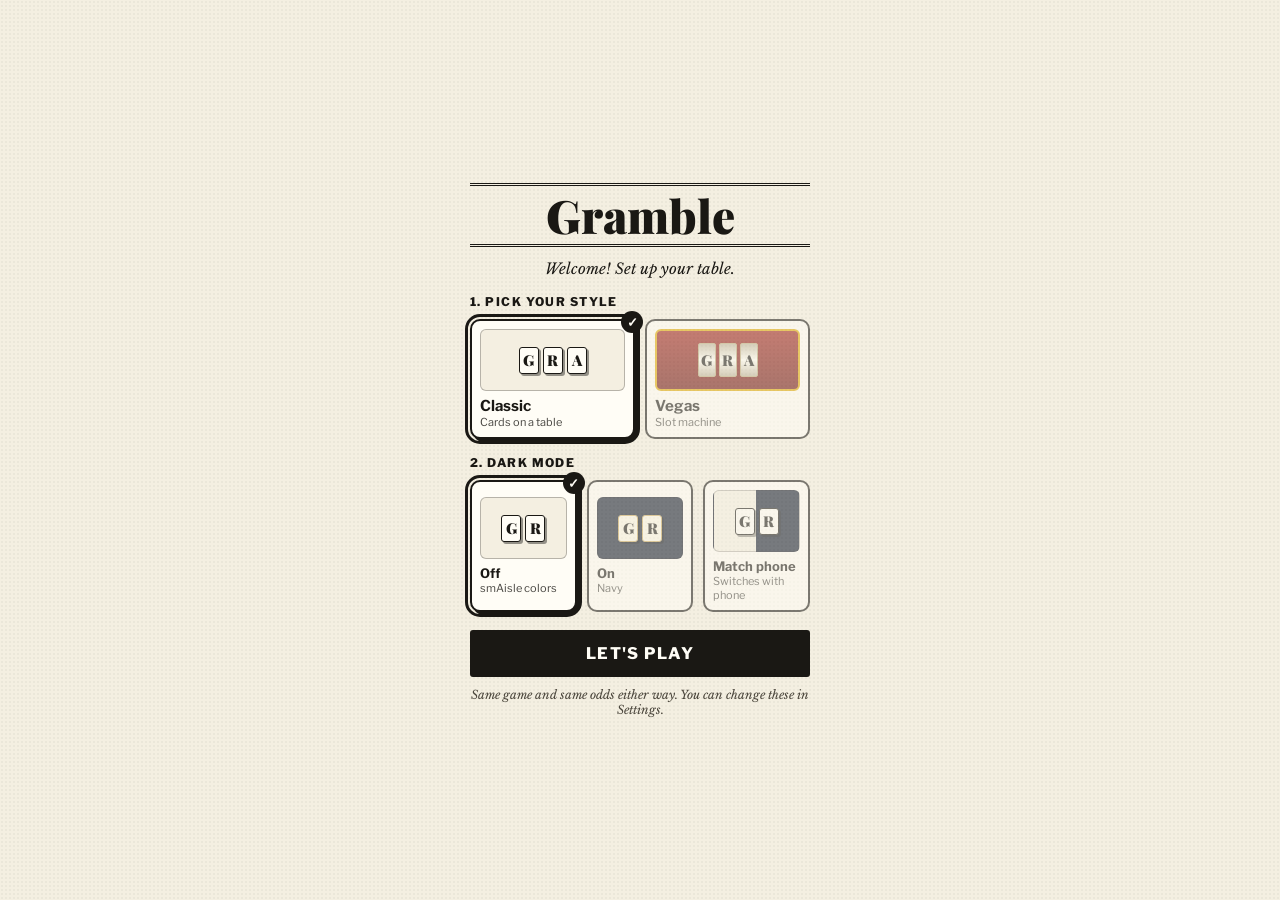
==== index-artifact.html @ 1878e17b "Gramble v10.24: one way home (yellow smAisle Daily button, smAisle Home on the version line) Co-Auth" ====
<!doctype html>
<html lang="en">
<head>
<meta charset="utf-8">
<meta name="viewport" content="width=device-width,initial-scale=1,maximum-scale=1,user-scalable=no,viewport-fit=cover">
<meta name="theme-color" content="#f4efe1">
<script>(function(){var m=null;try{m=localStorage.getItem('smaisle-dark');if(!m&&localStorage.getItem('rw_mode')==='dark'){m='on';localStorage.setItem('smaisle-dark','on')}}catch(e){}var d=m==='on'||(m==='auto'&&window.matchMedia&&matchMedia('(prefers-color-scheme: dark)').matches);if(d){document.documentElement.setAttribute('data-mode','navy');var t=document.querySelector('meta[name=theme-color]');if(t)t.content='#121b2e'}})()</script>
<meta name="apple-mobile-web-app-capable" content="yes">
<title>Gramble</title>
<link rel="apple-touch-icon" href="icon-180.png">
<link rel="icon" href="icon-192.png">
<link rel="manifest" href="manifest.json">
<meta name="description" content="Gramble: a word card game. Hold and hit to find all 20 words before your 50 coins run out.">
<link rel="stylesheet" href="https://fonts.googleapis.com/css2?family=Playfair+Display:wght@900&family=Libre+Baskerville:ital@0;1&family=Libre+Franklin:wght@700;800;900&family=Courier+Prime:wght@700&display=swap">
<style>
/* The Daily 15's newspaper look, with a red-and-gold slot machine in the middle. */
:root{--paper:#f4efe1;--ink:#1a1814;--ink2:#4a453b;--fade:#8c8574;--red:#1a1814;--acc:#ffd23f;--accD:#b8860b;--hi:#ffd23f;--hiE:#e0a800;--gold:#e0a800;--cab:#9c1f18;--cab2:#6e130e;--card:#fffdf6;--on:#fffdf6;--solid:var(--ink);--soft:#fff3c4;
  --head:"Playfair Display",Georgia,serif;--body:"Libre Baskerville",Georgia,serif;--sans:"Libre Franklin","Helvetica Neue",Arial,sans-serif;--t:58px;color-scheme:light}
*,*::before,*::after{box-sizing:border-box}
html,body{height:100%;margin:0;touch-action:manipulation}
body{background:var(--paper);background-image:radial-gradient(rgba(0,0,0,.035) 1px,transparent 1px);background-size:4px 4px;color:var(--ink);font-family:var(--body);overflow:hidden;-webkit-user-select:none;user-select:none;-webkit-tap-highlight-color:transparent}
[hidden]{display:none!important}
button{font-family:var(--sans);cursor:pointer;touch-action:manipulation;color:var(--ink)}
#app{height:100%;max-width:540px;margin:0 auto;display:flex;flex-direction:column;gap:6px;padding:6px max(2px,env(safe-area-inset-right,0px)) calc(env(safe-area-inset-bottom,0px) + 14px) max(2px,env(safe-area-inset-left,0px))}
.top{display:flex;align-items:center;gap:7px;border-bottom:3px double var(--ink);padding:2px 0 6px;margin:0 10px}
#pno{flex:1;font-family:var(--head);font-weight:900;font-size:20px;white-space:nowrap}
.box{display:flex;align-items:center;gap:6px;border:2px solid var(--ink);padding:0 8px;background:var(--card);height:32px}
.box small{font-family:var(--sans);font-size:10px;font-weight:700;letter-spacing:.12em;text-transform:uppercase}
.box b{font-family:var(--head);font-weight:900;font-size:19px;font-variant-numeric:tabular-nums}
#stars{min-width:12px;text-align:center;letter-spacing:-3px;font-size:11px}
#menuBtn{width:34px;height:32px;padding:0;border-radius:4px;background:transparent;border:1.5px solid var(--ink);font-size:17px}
#msg{min-height:38px;margin:0 10px;display:flex;align-items:center;justify-content:center;text-align:center;font-style:italic;font-size:14px;color:var(--ink2);line-height:1.25}
#msg.good{color:var(--ink);font-style:normal;font-family:var(--sans);font-weight:800;font-size:15px}
#msg.warn{color:var(--red);font-style:normal;font-family:var(--sans);font-weight:800}
#stage{flex:1;min-height:0;display:flex;flex-direction:column;align-items:center;justify-content:center;justify-content:safe center;gap:10px}

/* ---------- The machine ---------- */
#cab{position:relative;background:linear-gradient(var(--cab),var(--cab2));border:3px solid var(--gold);border-radius:18px;padding:8px 10px 10px;box-shadow:0 5px 0 #4a0c09,0 8px 16px rgba(0,0,0,.3)}
#marq{position:relative;margin:0 auto 8px;background:#2a0a08;border:2px solid var(--gold);border-radius:10px;padding:11px 14px;text-align:center;overflow:hidden}
#marq b{display:block;font-family:var(--head);font-weight:900;font-size:22px;letter-spacing:.06em;color:var(--hi);text-shadow:0 0 6px rgba(255,210,63,.6);line-height:1.1}
#marq small{display:block;font-family:var(--sans);font-weight:800;font-size:10px;letter-spacing:.16em;text-transform:uppercase;color:#f3d9a0}
#bulbs{position:absolute;inset:0;pointer-events:none}
#bulbs i{position:absolute;width:6px;height:6px;border-radius:50%;background:#ffe9a8;box-shadow:0 0 4px #ffd23f}
#bulbs i:nth-child(odd){animation:blink 1s steps(1) infinite}#bulbs i:nth-child(even){animation:blink 1s steps(1) infinite .5s}
@keyframes blink{50%{background:#7a4b10;box-shadow:none}}
#marq.jp{animation:jp .18s steps(1) 10}#marq.jp b{color:#fff}
@keyframes jp{50%{background:var(--gold)}}
#row{display:flex;align-items:center;gap:8px}
#reels{position:relative;display:flex;gap:6px;background:#2a0a08;border-radius:10px;padding:8px;border:2px solid #c48a00}
/* A reel window shows the letter on the line in full, with half of the letters above and below it. */
.reel{position:relative;width:var(--t);height:calc(var(--t)*2.6);overflow:hidden;border-radius:6px;background:linear-gradient(#bdb39a,#f3ecd8 30%,#fffdf3 50%,#f3ecd8 70%,#bdb39a);cursor:pointer}
.reel::after{content:'';position:absolute;inset:0;pointer-events:none;background:linear-gradient(rgba(0,0,0,.45),rgba(0,0,0,0) 28%,rgba(0,0,0,0) 72%,rgba(0,0,0,.45))}
.strip{position:absolute;left:0;right:0;top:0;will-change:transform}
.sym{position:relative;height:var(--t);display:grid;place-items:center;font-family:var(--sans);font-weight:900;font-size:calc(var(--t)*.6);line-height:1;color:var(--ink)}
.sym sub{position:absolute;right:9%;bottom:12%;font-size:calc(var(--t)*.22);font-weight:800}
.sym.qu{font-size:calc(var(--t)*.46)}
.sym.wild{color:var(--red);font-size:calc(var(--t)*.62)}
.reel.sel{box-shadow:inset 0 0 0 3px var(--gold)}
.reel.sel .sym.on{background:linear-gradient(#ffe680,#ffcf2e)}
.reel .num{position:absolute;left:4px;top:2px;z-index:2;font-family:var(--sans);font-weight:900;font-size:10px;color:var(--on);background:var(--solid);border-radius:8px;min-width:15px;height:15px;line-height:15px;text-align:center;pointer-events:none}
.reel.spin .sym{filter:blur(1.2px)}
.reel:not(.spin) .sym:not(.on){opacity:.4}
#line{position:absolute;left:0;right:0;top:50%;height:0;pointer-events:none;z-index:3}
#line::before,#line::after{content:'';position:absolute;top:-8px;border:7px solid transparent}
#line::before{left:-1px;border-left-color:var(--red)}#line::after{right:-1px;border-right-color:var(--red)}
#lever{position:relative;width:26px;height:calc(var(--t)*2.7);background:none;border:none;padding:0;flex:none}
#lever .base{position:absolute;left:3px;bottom:0;width:20px;height:26px;border-radius:6px;background:linear-gradient(90deg,#8a8a8a,#e6e6e6,#8a8a8a);border:2px solid #4a453b}
#lever .arm{position:absolute;left:10px;bottom:16px;width:6px;height:calc(100% - 30px);background:linear-gradient(90deg,#777,#ddd,#777);border-radius:3px;transform-origin:50% 100%;transition:transform .18s ease-in}
#lever .ball{position:absolute;left:-7px;top:-14px;width:20px;height:20px;border-radius:50%;background:radial-gradient(circle at 35% 35%,#ff8a80,#c62828 60%,#7f1010);box-shadow:0 2px 3px rgba(0,0,0,.4)}
#lever.pull .arm{transform:scaleY(-.55)}
#lever:disabled{opacity:.55;cursor:default}

/* ---------- Word, buttons, spin log ---------- */
#word{display:flex;align-items:center;justify-content:center;gap:4px;min-height:46px;flex-wrap:wrap}
#word .wt{position:relative;width:38px;height:42px;border-radius:5px;display:grid;place-items:center;font-family:var(--sans);font-weight:900;font-size:22px;background:linear-gradient(#ffe680,#ffcf2e);box-shadow:0 2px 0 #c99a00,0 3px 4px rgba(0,0,0,.25);cursor:pointer}
#word .wt.qu{font-size:16px}#word .wt.wild{color:var(--red)}
#word .wt sub{position:absolute;right:3px;bottom:2px;font-size:10px;font-weight:800}
#word .wt.bad{background:linear-gradient(#fffdf3,#f1e6c8);box-shadow:0 2px 0 #b9a77a,0 3px 4px rgba(0,0,0,.25)}
#word .ph{font-style:italic;font-size:14px;color:var(--fade)}
#word.shake{animation:shake .3s}
@keyframes shake{25%{transform:translateX(-6px)}75%{transform:translateX(6px)}}
#wsum{min-height:20px;text-align:center;font-family:var(--sans);font-weight:800;font-size:14px;letter-spacing:.03em;color:var(--ink2)}
#wsum b{color:var(--ink)}#wsum .jp{color:var(--red)}
#bar{display:flex;gap:8px;width:100%;max-width:420px;padding:0 10px}
#bar button{flex:1;height:54px;border:2px solid var(--ink);background:var(--card);font-weight:800;font-size:15px;letter-spacing:.04em;text-transform:uppercase;box-shadow:2px 3px 0 var(--ink);border-radius:3px;line-height:1.1}
#bar button small{display:block;font-size:10px;letter-spacing:.08em;font-weight:700;margin-top:2px}
#bar button:active:not(:disabled){transform:translate(2px,3px);box-shadow:none}
#bar button:disabled{opacity:.4;cursor:default}
#bar #cashBtn,#bar #spinBtn{background:var(--solid);color:var(--on)}
#bar #spinBtn{background:var(--red);border-color:#5a0f0b;box-shadow:2px 3px 0 #5a0f0b;font-size:18px;letter-spacing:.08em;white-space:nowrap}
#bar #bDD{display:none!important}
@keyframes ddp{0%,100%{box-shadow:0 0 0 0 rgba(255,210,63,.95),2px 3px 0 var(--ink)}50%{box-shadow:0 0 0 8px rgba(255,210,63,0),2px 3px 0 var(--ink)}}
#ddX{display:flex;align-items:center;gap:10px;width:calc(100% - 20px);max-width:400px;margin:0 auto 8px;box-sizing:border-box;min-height:58px;padding:8px 10px;border:2.5px solid var(--ink);background:var(--soft);box-shadow:2px 3px 0 var(--ink);font-family:var(--sans);font-weight:900;animation:ddp 1.3s infinite}
#ddX[hidden]{display:none}#ddX.on{animation:none}
#ddX .q{flex:1;font-size:16px;letter-spacing:.03em;text-transform:uppercase;text-align:left}#ddX .q small{display:block;font-size:11px;font-weight:700;color:#5a554a;letter-spacing:.02em;text-transform:none}
#ddX .seg{display:flex;border:2px solid var(--ink);border-radius:4px;overflow:hidden;flex:none}
#ddX .seg button small{display:block;font:800 11px var(--sans);letter-spacing:.02em;margin-top:1px}
#ddX .seg button{font:900 15px var(--sans);letter-spacing:.05em;text-transform:uppercase;padding:7px 14px;line-height:1.1;background:var(--card);color:var(--ink);border:0;border-radius:0}
#ddX .seg button+button{border-left:2px solid var(--ink)}#ddX .seg button.on{background:var(--solid);color:#ffd23f}
body.dd2 #bar #spinBtn{background:linear-gradient(#ffe58a,#ffc400)!important;color:#000!important;border-color:#000!important;box-shadow:2px 3px 0 #000!important}
#bCash{background:var(--solid);border-color:#000;color:var(--acc)}
#word .wt.pick{outline:3px solid var(--red);outline-offset:2px;transform:translateY(-4px)}
#word{touch-action:none}#word .wt{touch-action:none}
#list{display:grid;grid-template-columns:repeat(4,1fr);gap:4px;width:100%;max-width:420px;padding:0 10px}
#list span{position:relative;border:1.5px dashed var(--ink);border-radius:0;background:transparent;text-align:center;font-family:"Courier Prime","Courier New",monospace;font-weight:700;font-size:17px;letter-spacing:.14em;padding:5px 0 4px;line-height:1.1}
#list span.fit{background:var(--soft);border:1.5px solid var(--hiE)}
#list span.got{background:#ebe6d8;border-color:#c9c2b0;color:#9a9384}
#list span.got::after{content:'';position:absolute;left:8%;right:8%;top:50%;border-top:2.5px solid var(--red);transform:rotate(-4deg)}
#list span.new{animation:pick .5s ease-out}
@keyframes pick{50%{transform:scale(1.25)}}
#bonusL{min-height:16px;text-align:center;font-family:var(--sans);font-size:12px;font-weight:700;color:var(--ink2)}#bonusL b{color:var(--ink);cursor:pointer;text-decoration:underline dotted}
#list span.miss{color:var(--fade);border-style:dotted}
.reel .tag{position:absolute;left:0;right:0;bottom:3px;z-index:2;text-align:center;font-family:var(--sans);font-weight:900;font-size:9px;letter-spacing:.14em;color:var(--on);pointer-events:none}
.reel .tag span{background:var(--solid);border-radius:8px;padding:1px 6px;font-size:12px;letter-spacing:0}
.reel.unl .sym.on{opacity:.5}.reel.unl .tag span{background:#6b6355}
.reel.gone .strip .sym.on{color:transparent}.reel.gone .strip .sym.on sub{display:none}
#cab.win{animation:winb .25s steps(1) 8}
@keyframes winb{50%{box-shadow:0 0 0 6px var(--hi),0 8px 16px rgba(0,0,0,.3)}}
#logLbl{text-align:center;font-family:var(--sans);font-size:10px;font-weight:800;letter-spacing:.12em;text-transform:uppercase;color:var(--ink2)}
.box.bank b{color:var(--ink)}.box.bank.low b{color:var(--ink);text-decoration:underline 3px var(--acc)}
.pop.cost{background:var(--card);color:var(--red);font-size:20px}
.pop{position:fixed;z-index:12;font-family:var(--head);font-weight:900;font-size:30px;color:var(--ink);background:var(--card);border:2px solid var(--ink);padding:0 10px;pointer-events:none;animation:up 3s ease-out forwards;white-space:nowrap;transform:translateX(-50%)}
.pop.jp{background:var(--solid);color:var(--acc)}
@keyframes up{0%{transform:translate(-50%,0)}15%{transform:translate(-50%,-20px);opacity:1}75%{transform:translate(-50%,-30px);opacity:1}100%{transform:translate(-50%,-50px);opacity:0}}

/* ---------- Sheets (cover, menu, help, result, stats, archive) ---------- */
.sheet{position:fixed;inset:0;display:grid;place-items:center;background:rgba(26,24,20,.55);z-index:20;padding:16px}
.card{background:var(--paper);border:3px double var(--ink);padding:18px;width:100%;max-width:400px;max-height:90%;overflow:auto;display:flex;flex-direction:column;gap:10px;box-shadow:6px 6px 0 rgba(0,0,0,.25)}
.card h2{font-family:var(--head);font-weight:900;font-size:28px;margin:0;text-align:center;border-bottom:1px solid var(--ink);padding-bottom:6px}
#menu h2,#settings h2{text-align:left}
.card b{font-family:var(--sans);font-weight:800}
#togs{display:flex;flex-wrap:wrap;justify-content:center;gap:6px;margin:2px 0 4px}
#mSound{display:flex;align-items:center;gap:4px;background:transparent;border:1.5px solid var(--ink);border-radius:6px;padding:3px 6px;font-family:var(--sans);font-size:9px;font-weight:700;letter-spacing:.06em;text-transform:uppercase;color:var(--ink);line-height:1.1}
#mSound b{font-size:10px}#mSound.on{background:var(--solid);color:var(--on)}
.helpsec{border-top:1px solid var(--ink);padding-top:8px;display:flex;flex-direction:column;gap:6px}
.helpsec h3{margin:0;text-align:center;font-family:var(--sans);font-size:11px;letter-spacing:.14em;text-transform:uppercase;color:var(--ink2)}
.helpsec div{display:flex;gap:8px}.helpsec .go{flex:1;padding:9px 4px;font-size:12px;margin:0}
.lsub{text-align:center;font-family:var(--sans);font-size:13px;font-weight:700;color:var(--ink2);margin:0}
.go{display:block;width:100%;padding:12px;border:2px solid var(--ink);border-radius:3px;background:var(--solid);color:var(--on);font-weight:800;font-size:16px;letter-spacing:.08em;text-transform:uppercase;margin-top:8px}
.go.alt{background:var(--card);color:var(--ink)}
.card .go{margin:0}
.ver{text-align:center;font-family:var(--sans);font-size:11px;color:var(--fade);margin-top:10px}
.stars{width:100%;border-collapse:collapse;margin-top:6px;text-align:center;background:#fff}
.stars th,.stars td{border:2px solid var(--ink);padding:6px 4px}
.stars th{font-family:var(--sans);font-size:13px;font-weight:800}
.stars tr:first-child th{background:var(--solid);color:var(--on);font-size:15px}
.stars td{font-size:18px;line-height:1;letter-spacing:-2px;white-space:nowrap}
.rules{list-style:none;padding:0;margin:0;display:flex;flex-direction:column;gap:10px}
#help .rules li{font-family:var(--sans);font-weight:500;font-size:15px;line-height:1.42}
#help .rules li b{font-weight:800}#help .rules li.fine{font-family:var(--body);font-size:11.5px;color:var(--ink2)}
#cover{background:var(--paper);background-image:radial-gradient(rgba(0,0,0,.035) 1px,transparent 1px);background-size:4px 4px;z-index:30}
#cover .in{display:flex;flex-direction:column;align-items:center;gap:14px;width:100%;max-width:340px;text-align:center}
#cover .mh{border-top:3px double var(--ink);border-bottom:3px double var(--ink);padding:8px 0;width:100%}
#cover h1{font-family:var(--head);font-weight:900;font-size:clamp(40px,13vw,52px);line-height:1;margin:0}
#cover .ln{display:flex;justify-content:space-between;font-family:var(--sans);font-size:11px;font-weight:700;letter-spacing:.08em;text-transform:uppercase;margin-top:6px;color:var(--ink2)}
#cover .tag{font-style:italic;font-size:15px}
/* Way back to smAisle Daily: same yellow button, same spot, on the cover and in the game (Jeff, Nov 3). */
.smback{flex:none;align-self:flex-start;display:block;box-sizing:border-box;height:30px;padding:4px 10px;background:#ffe27a;color:#1a1814!important;border:2px solid #1a1814;border-radius:4px;font:800 13px/18px var(--sans);letter-spacing:.06em;text-decoration:none;white-space:nowrap}
#smBar{margin:env(safe-area-inset-top,0px) 0 0 10px}
#cvBar{position:absolute;top:calc(env(safe-area-inset-top,0px) + 6px);left:calc(max(0px,50vw - 270px) + 12px);z-index:2}
#cover{padding-top:calc(env(safe-area-inset-top,0px) + 42px);overflow:auto;place-items:safe center}
#coverSm{color:inherit}
@media (max-height:700px){#cover .in{gap:10px}}
#cover .links{display:flex;gap:8px;align-items:center;font-family:var(--sans);font-weight:800;font-size:12px;letter-spacing:.08em;text-transform:uppercase}
#cover .links button{background:none;border:none;padding:6px 2px;font:inherit;letter-spacing:inherit;text-transform:inherit;color:var(--ink);text-decoration:underline}
#cvReels{display:flex;gap:5px;justify-content:center}
#cvReels span{width:44px;height:50px;border-radius:6px;display:grid;place-items:center;font-family:var(--sans);font-weight:900;font-size:28px;background:linear-gradient(#fffdf3,#f1e6c8);box-shadow:0 2px 0 #b9a77a,0 3px 4px rgba(0,0,0,.25);border:2px solid var(--gold)}
#cvStreak{font-family:var(--sans);font-weight:800;font-size:14px;letter-spacing:.04em}
#cvStats{display:flex;width:100%;background:none;border:none;border-top:1px solid var(--ink);border-bottom:1px solid var(--ink);padding:6px 0;color:var(--ink)}
#cvStats div{flex:1;display:flex;flex-direction:column}#cvStats div+div{border-left:1px solid var(--fade)}
#cvStats b{font-family:var(--head);font-weight:900;font-size:22px}#cvStats span{font-family:var(--sans);font-weight:800;font-size:9px;letter-spacing:.06em;text-transform:uppercase;color:var(--ink2)}
.smico{display:inline-block;flex:none;width:24px;height:24px;background-size:cover;border-radius:22%;background-image:url([data-uri])}
.qpic{display:flex;justify-content:center;gap:4px;margin:6px 0 12px;min-height:44px;flex-wrap:wrap}
.qt{position:relative;width:40px;height:44px;border-radius:5px;display:grid;place-items:center;font-family:var(--sans);font-weight:900;font-size:23px;background:linear-gradient(#fffdf3,#f1e6c8);box-shadow:0 2px 0 #b9a77a,0 3px 4px rgba(0,0,0,.25)}
.qt sub{position:absolute;right:3px;bottom:2px;font-size:10px;font-weight:800}
.qt.l{background:linear-gradient(#ffe680,#ffcf2e);box-shadow:0 2px 0 #c99a00,0 3px 4px rgba(0,0,0,.25)}
.qt.w{color:var(--red)}
#quick{z-index:40}
#qText{font-size:15px;line-height:1.45;text-align:center;margin:0}
#qDots{display:flex;justify-content:center;gap:6px;margin:14px 0 2px}#qDots span{width:8px;height:8px;border-radius:50%;border:1.5px solid var(--ink)}#qDots span.on{background:var(--solid)}
.qskip{display:block;margin:10px auto 0;background:none;border:0;font-weight:700;font-size:13px;color:var(--ink2);text-decoration:underline}
.big{font-family:var(--head);font-weight:900;font-size:44px;text-align:center;margin:4px 0;line-height:1;letter-spacing:-2px}
.dpts{font-family:var(--sans);font-weight:800;font-size:15px;letter-spacing:.06em;text-transform:uppercase}.dpts b{font-family:var(--head);font-size:30px;letter-spacing:0}
#dStreak{margin:0;font-family:var(--sans);font-weight:800;font-size:14px;letter-spacing:.04em}
.lrow{display:flex;flex-wrap:wrap;justify-content:center;gap:4px 16px;font-family:var(--sans);font-weight:800;font-size:12px;letter-spacing:.08em;text-transform:uppercase}
.lrow button{background:none;border:none;padding:6px 2px;font:inherit;letter-spacing:inherit;text-transform:inherit;color:var(--ink);text-decoration:underline}
.lrow button[hidden]{display:none}
.donegrid{display:grid;grid-template-columns:1fr 1fr;gap:8px}.donegrid .go{padding:9px 4px;font-size:13px}
.wl{text-align:center;font-family:var(--sans);font-weight:700;font-size:13px;color:var(--ink2);line-height:1.5;margin:0}
.dw{cursor:pointer;text-decoration:underline dotted;text-underline-offset:3px}.tapnote{margin:-6px 0 0;font-size:11px;font-style:italic;color:var(--ink2);text-align:center}
#dTop{margin:0;font-family:var(--sans);font-size:15px}
#def{z-index:45}#def .card{text-align:left}#defW{margin:0 0 6px;font-family:var(--sans);letter-spacing:.08em;font-size:22px}#defT p{margin:0 0 8px;font-size:15px;line-height:1.4}#defT i{color:var(--ink2)}#defT .dsm{font-size:13px}#defT a{color:var(--ink)}
.sstreak{display:flex;flex-direction:column;gap:4px;font-family:var(--head);font-weight:900;font-size:20px;text-align:left}
.sstreak div{display:flex;align-items:baseline}.sstreak em{font-style:normal;display:inline-block;width:1.4em}.card .sstreak b{margin-left:auto;font-family:var(--head);font-weight:900}
.shead{margin:4px 0 0;text-align:left;font-family:var(--head);font-weight:900;font-size:16px;border-bottom:2px solid var(--ink);padding-bottom:3px}
.sweek{display:grid;grid-template-columns:repeat(7,1fr);gap:4px;border:2px solid var(--ink);border-radius:3px;padding:4px}
.sweek div{border:1.5px solid var(--ink);border-radius:3px;background:var(--card);padding:4px 0;min-height:46px;display:flex;flex-direction:column;align-items:center;gap:1px;font-size:11px;line-height:1.1}
.sweek span{font-family:var(--sans);font-weight:800;font-size:10px;letter-spacing:.04em}
.sweek .off{opacity:.45;border-color:var(--fade)}.sweek .x{font-family:var(--sans);font-weight:700;color:var(--ink2)}
.sweeksum{font-family:var(--sans);font-weight:700;font-size:13px}
.statgrid{display:grid;grid-template-columns:1fr 1fr 1fr;gap:6px}
.statgrid div{border:2px solid var(--ink);border-radius:3px;background:var(--card);padding:7px 2px 6px;display:flex;flex-direction:column;gap:2px}
.statgrid b{font-family:var(--sans);font-weight:900;font-size:22px;line-height:1.1}
.statgrid span{font-family:var(--sans);font-weight:800;font-size:9.5px;text-transform:uppercase;letter-spacing:.05em}
@media (max-width:420px){.top{gap:5px}.box{padding:0 6px;gap:4px}.box small{letter-spacing:.05em;font-size:9px}#pno{font-size:18px}}
@media (max-height:700px){#marq{margin-bottom:5px;padding:8px 12px}#marq b{font-size:18px}#stage{gap:6px}#bar button{height:48px}}
/* ---------- Machine looks (menu → Look). Each look restyles the cabinet; the game is the same. ---------- */
/* Shared for the classy looks: no blinking bulbs, a fine inner hairline, a serif marquee, a brass lever. */
body[class*="lk-"] #bulbs{display:none}
body[class*="lk-"] #cab{border-width:1px;border-radius:14px}
body[class*="lk-"] #cab::before{content:'';position:absolute;inset:4px;border:1px solid var(--trim);border-radius:10px;pointer-events:none}
body[class*="lk-"] #marq{border-width:1px;border-color:var(--trim);padding:9px 14px}
body[class*="lk-"] #marq b{font-family:var(--head);font-style:italic;font-weight:700;letter-spacing:.04em;text-shadow:none;color:var(--mq)}
body[class*="lk-"] #marq small{color:var(--trim);font-weight:600;letter-spacing:.22em}
body[class*="lk-"] #reels{border-width:1px;border-color:var(--trim)}
body[class*="lk-"] #line::before{border-left-color:var(--trim)}body[class*="lk-"] #line::after{border-right-color:var(--trim)}
body[class*="lk-"] #lever .ball{background:radial-gradient(circle at 35% 35%,#fff6d8,var(--trim) 55%,#5a4310)}
body[class*="lk-"] #marq.jp{animation:jp2 .3s steps(1) 6}@keyframes jp2{50%{background:var(--trim)}}
body.lk-navy{--trim:#c9a961;--mq:#f3e6c4}
body.lk-navy #cab{background:linear-gradient(#1c2a44,#0f1829);border-color:#c9a961;box-shadow:0 5px 0 #070c16,0 8px 16px rgba(0,0,0,.3)}
body.lk-navy #marq,body.lk-navy #reels{background:#0a111e}
body.lk-navy #bar #spinBtn{background:#1c2a44;border-color:#0a111e;box-shadow:2px 3px 0 #0a111e}
body.lk-walnut{--trim:#d8b46a;--mq:#fbefd2}
body.lk-walnut #cab{background:repeating-linear-gradient(100deg,#5b3a22 0 7px,#6b4529 7px 11px,#553520 11px 19px,#62402a 19px 24px);border-color:#d8b46a;box-shadow:0 5px 0 #2a190d,0 8px 16px rgba(0,0,0,.3)}
body.lk-walnut #marq,body.lk-walnut #reels{background:#24160c}
body.lk-walnut #bar #spinBtn{background:#5b3a22;border-color:#24160c;box-shadow:2px 3px 0 #24160c}
body.lk-ivory{--trim:#b08d3c;--mq:#3a2e14}
body.lk-ivory #cab{background:linear-gradient(#fbf6e9,#ece2c8);border-color:#b08d3c;box-shadow:0 5px 0 #b9ab86,0 8px 16px rgba(0,0,0,.18)}
body.lk-ivory #marq{background:var(--card)}body.lk-ivory #reels{background:#d9ccaa}
body.lk-ivory #bar #spinBtn{background:#1a1814;border-color:#b08d3c;box-shadow:2px 3px 0 #b08d3c}
body.lk-oxblood{--trim:#d4b26a;--mq:#f6e4b8}
body.lk-oxblood #cab{background:radial-gradient(circle at 50% 30%,#6a1420,#3e0a12);border-color:#d4b26a;box-shadow:0 5px 0 #1f0408,0 8px 16px rgba(0,0,0,.3)}
body.lk-oxblood #marq,body.lk-oxblood #reels{background:#22050a}
body.lk-oxblood #bar #spinBtn{background:#5a1019;border-color:#22050a;box-shadow:2px 3px 0 #22050a}
body.lk-onyx{--trim:#c8c8c8;--mq:#f2f2f2}
body.lk-onyx #cab{background:linear-gradient(#262626,#111);border-color:#8a8a8a;box-shadow:0 5px 0 #000,0 8px 16px rgba(0,0,0,.35)}
body.lk-onyx #marq,body.lk-onyx #reels{background:#050505}
body.lk-onyx #lever .ball{background:radial-gradient(circle at 35% 35%,#fff,#bdbdbd 55%,#444)}
body.lk-onyx #bar #spinBtn{background:#111;border-color:#000;box-shadow:2px 3px 0 #000}
body.lk-gold{--trim:#fff2b0;--mq:#ffe9a0}
body.lk-gold #cab{background:linear-gradient(160deg,#f7dc7a,#c9971f 45%,#f3d36a 60%,#a57a12);border-color:#7a5a0c;box-shadow:0 5px 0 #5a4208,0 8px 16px rgba(0,0,0,.3)}
body.lk-gold #marq,body.lk-gold #reels{background:#2a1d00}
body.lk-gold #bar #spinBtn{background:#8a6510;border-color:#4a3606;box-shadow:2px 3px 0 #4a3606}
body.lk-neon{--trim:#3fd8ff;--mq:#ff7ad1}
body.lk-neon #cab{background:linear-gradient(#1a0d33,#0b0518);border-color:#ff3fb4;box-shadow:0 0 14px #ff3fb4,0 5px 0 #05020c}
body.lk-neon #marq,body.lk-neon #reels{background:#07030f}
body[class*="lk-"].lk-neon #marq b{text-shadow:0 0 8px #ff3fb4,0 0 16px #ff3fb4}
body.lk-neon #bar #spinBtn{background:#2a0f4a;border-color:#ff3fb4;box-shadow:2px 3px 0 #ff3fb4}
body.lk-chrome{--trim:#e8e8e8;--mq:#f4f4f4}
body.lk-chrome #cab{background:linear-gradient(#fafafa,#a9a9a9 30%,#ececec 52%,#8c8c8c 80%,#d6d6d6);border-color:#555;box-shadow:0 5px 0 #3a3a3a,0 8px 16px rgba(0,0,0,.3)}
body.lk-chrome #marq,body.lk-chrome #reels{background:#161616}
body.lk-chrome #bar #spinBtn{background:#3a3a3a;border-color:#111;box-shadow:2px 3px 0 #111}
body.lk-diamond{--trim:#bff0ff;--mq:#e6fbff}
body.lk-diamond #cab{background:linear-gradient(135deg,#e6f9ff,#8fcbe8 30%,#f2fdff 50%,#6fb6dc 75%,#d4f2ff);border-color:#2f7fb0;box-shadow:0 5px 0 #1d5678,0 8px 16px rgba(0,0,0,.25)}
body.lk-diamond #marq,body.lk-diamond #reels{background:#0b2233}
body.lk-diamond #bar #spinBtn{background:#1d5678;border-color:#0b2233;box-shadow:2px 3px 0 #0b2233}
body.lk-jackpot{--trim:#ffd23f;--mq:#ffd23f}
body.lk-jackpot #cab{background:radial-gradient(circle at 50% 25%,#e0242b,#7a0a0e);border-color:#ffd23f;border-width:3px;box-shadow:0 0 0 2px #7a0a0e,0 5px 0 #3d0507,0 8px 16px rgba(0,0,0,.3)}
body.lk-jackpot #marq,body.lk-jackpot #reels{background:#1a0002}
body[class*="lk-"].lk-jackpot #bulbs{display:flex}
body.lk-jackpot #bar #spinBtn{background:#b3141a;border-color:#3d0507;box-shadow:2px 3px 0 #3d0507}
.lkOpt.lock{opacity:.5}.lkOpt.lock i{filter:grayscale(1)}
.mp{display:block;width:100%;box-sizing:border-box;margin:10px 0 4px;padding:10px 12px;border:2px solid var(--ink);background:var(--soft);text-align:left;font-family:var(--sans);color:var(--ink);border-radius:0}
.mp .t{display:flex;justify-content:space-between;font-weight:900;font-size:14px;letter-spacing:.02em;text-transform:uppercase}.mp .t span{font-weight:700;color:#5a554a;font-size:12px}
.mp .pb{height:12px;border:2px solid var(--ink);background:var(--card);margin-top:6px;position:relative}.mp .pb i{position:absolute;left:0;top:0;bottom:0;background:linear-gradient(#ffe58a,#ffc400)}
.mp .g{font-size:12px;font-weight:700;margin-top:4px;color:#5a554a}
.cd{display:flex;gap:8px;margin:8px 0 2px;font-family:var(--sans)}.cd div{flex:1;border:1.5px dashed var(--ink);padding:6px 4px;font-size:12px;font-weight:700;line-height:1.25}.cd b{display:block;font-size:17px;font-weight:900;letter-spacing:.04em}
#mpSheet{display:none;position:fixed;inset:0;z-index:75;background:rgba(0,0,0,.45);align-items:flex-end;justify-content:center}
#mpSheet.show{display:flex}#mpSheet>div{box-sizing:border-box;width:100%;max-width:420px;max-height:92vh;overflow:auto;background:var(--card);border:2px solid var(--ink);border-bottom:0;border-radius:16px 16px 0 0;padding:16px 16px 20px;font-family:var(--sans)}
#mpSheet h4{margin:0;text-align:center;font:700 italic 24px var(--head)}#mpSheet p.s{margin:2px 0 10px;text-align:center;font-size:13px;color:var(--ink2)}
.stop{display:flex;align-items:center;gap:12px;padding:8px 0;position:relative;width:100%;background:none;border:0;text-align:left;font-family:var(--sans);color:var(--ink)}.stop+.stop::before{content:'';position:absolute;left:25px;top:-10px;height:18px;border-left:3px dotted #9a9384}
.stop .sw{width:50px;height:50px;border-radius:8px;border:2.5px solid var(--ink);flex:none;display:flex;align-items:center;justify-content:center;font-size:20px}
.stop .n{flex:1;font-weight:900;font-size:16px}.stop .n small{display:block;font-weight:700;font-size:12px;color:#5a554a}
.stop.lock .sw{filter:grayscale(1) brightness(1.3);opacity:.55}.stop.lock .n{color:#9a9384}.stop.cur{background:var(--soft);margin:0 -8px;padding:8px;width:calc(100% + 16px);border:2px solid #b8860b}
.stop .ok{font-weight:900;font-size:13px}
#mpDone{display:block;width:100%;margin-top:12px;height:48px;background:var(--solid);color:var(--on);border:0;border-radius:8px;font:700 17px var(--sans)}
#svCard,#unCard{display:none;position:fixed;inset:0;z-index:85;background:rgba(0,0,0,.55);align-items:center;justify-content:center;padding:30px}
#svCard.show,#unCard.show{display:flex}#svCard>div,#unCard>div{background:var(--card);border:2.5px solid var(--ink);box-shadow:4px 5px 0 var(--ink);padding:20px 18px;text-align:center;font-family:var(--sans);max-width:320px}
#svCard .ic,#unCard .ic{font-size:54px;line-height:1}#svCard b,#unCard b{display:block;margin:6px 0 4px;font:700 italic 26px var(--head)}#svCard p,#unCard p{margin:6px 0;font-size:15px}#svCard .sm{font-size:12px;color:var(--ink2)}
#unCard .sw{width:90px;height:70px;margin:8px auto;border-radius:10px;border:3px solid var(--ink)}
#svCard button,#unCard button{margin-top:10px;width:100%;height:48px;background:var(--solid);color:#ffd23f;font:900 16px var(--sans);letter-spacing:.06em;border:0}#unCard button.l{background:transparent;color:var(--ink);height:40px;font-size:14px}
#mLook{display:flex;align-items:center;gap:4px;background:transparent;border:1.5px solid var(--ink);border-radius:6px;padding:3px 6px;font-family:var(--sans);font-size:9px;font-weight:700;letter-spacing:.06em;text-transform:uppercase;color:var(--ink);line-height:1.1}
#mLook b{font-size:10px}
#mStyle{display:flex;align-items:center;gap:4px;background:transparent;border:1.5px solid var(--ink);border-radius:6px;padding:3px 6px;font-family:var(--sans);font-size:9px;font-weight:700;letter-spacing:.06em;text-transform:uppercase;color:var(--ink);line-height:1.1}#mStyle b{font-size:10px}
#mCross{display:flex;align-items:center;gap:4px;background:transparent;border:1.5px solid var(--ink);border-radius:6px;padding:3px 6px;font-family:var(--sans);font-size:9px;font-weight:700;letter-spacing:.06em;text-transform:uppercase;color:var(--ink);line-height:1.1}
#mCross b{font-size:10px}#mCross.on{background:var(--solid);color:var(--on)}
#list span i{font-style:normal}#list span i.x{color:#b5ad9a}
/* ---------- Demo: a guided walk-through on the real machine ---------- */
#demoCap{position:fixed;left:50%;transform:translateX(-50%);top:8px;width:min(94vw,500px);z-index:40;background:var(--card);border:2px solid var(--ink);box-shadow:3px 4px 0 var(--ink);padding:10px 12px;font-family:var(--sans)}
#demoCap .st{font-size:10px;font-weight:800;letter-spacing:.14em;text-transform:uppercase;color:var(--ink2)}
#demoCap p{margin:4px 0 8px;font-family:var(--body);font-size:15px;line-height:1.35}
#demoCap .row{display:flex;gap:8px}#demoCap button{flex:1;height:40px;border:2px solid var(--ink);background:var(--solid);color:var(--on);font-weight:800;letter-spacing:.06em;text-transform:uppercase;border-radius:3px}
#demoCap button.sk{flex:none;width:80px;background:var(--card);color:var(--ink)}
body.demo #bar,body.demo #menuBtn{pointer-events:none}body.demo .reel,body.demo #word{pointer-events:none}
.reel.hint{box-shadow:0 0 0 3px #ffd23f,0 0 14px #ffd23f}
#reels .strike{position:absolute;left:4px;right:4px;top:50%;height:5px;margin-top:-2px;background:var(--red);border-radius:3px;z-index:4;pointer-events:none;transform:scaleX(0);transform-origin:left;box-shadow:none}
#reels.struck .strike{animation:strike .45s ease-out forwards}
@keyframes strike{0%{transform:scaleX(0)}100%{transform:scaleX(1)}}
#reels.struck .reel .sym.on{color:var(--fade)}
#reels .bbadge{position:absolute;left:50%;top:-12px;transform:translateX(-50%);z-index:5;display:none;background:linear-gradient(#ffe680,#ffcf2e);color:#5a3d00;border:2px solid #b8860b;border-radius:14px;padding:2px 10px;font:900 12px var(--sans);letter-spacing:.12em;white-space:nowrap;box-shadow:0 0 10px #ffd23f}
#reels.bonus .bbadge{display:block;animation:bpulse .9s ease-in-out infinite}#reels.bonus .reel .sym.on{background:linear-gradient(#fff6d8,#f3d9a0)}
@keyframes bpulse{50%{transform:translateX(-50%) scale(1.08)}}
#rCard{text-align:center;position:relative;z-index:2;max-width:350px}
#rCard .rk{font:800 10px var(--sans);letter-spacing:.3em;text-transform:uppercase}
#rCard h2{font-size:36px;line-height:1.05;margin:6px 0 4px;border:0;padding:0}
#rCard .rticks{display:flex;justify-content:center;gap:4px;margin:10px 0}
#rCard .rticks span{width:24px;height:24px;border-radius:4px;background:linear-gradient(#ffe680,#ffcf2e);font:900 13px var(--sans);display:grid;place-items:center;animation:tick .35s ease-out backwards}
#rCard .rticks span:nth-child(1){animation-delay:0.00s}#rCard .rticks span:nth-child(2){animation-delay:0.06s}#rCard .rticks span:nth-child(3){animation-delay:0.12s}#rCard .rticks span:nth-child(4){animation-delay:0.18s}#rCard .rticks span:nth-child(5){animation-delay:0.24s}#rCard .rticks span:nth-child(6){animation-delay:0.30s}#rCard .rticks span:nth-child(7){animation-delay:0.36s}#rCard .rticks span:nth-child(8){animation-delay:0.42s}#rCard .rticks span:nth-child(9){animation-delay:0.48s}#rCard .rticks span:nth-child(10){animation-delay:0.54s}
@keyframes tick{from{transform:scale(0)}}
#rCard .rbill{border-top:3px double var(--ink);border-bottom:3px double var(--ink);padding:8px 0;margin:6px 0 12px}
#rCard .rbill div{display:flex;justify-content:space-between;font:700 14px var(--sans)}#rCard .rbill .g{color:var(--ink)}
#rCard .rbill .t{font:900 26px var(--head);margin-top:2px}
#rCard #rRide{height:60px;line-height:1.1;font-size:17px;box-shadow:2px 3px 0 #c9a961;margin:0}
#rCard .rnote{font:600 11px var(--sans);color:var(--ink2);margin:5px 0 10px}
#rCard #rCash{margin:0}
#confetti{position:absolute;inset:0;overflow:hidden;pointer-events:none;z-index:1}
#confetti i{position:absolute;top:-20px;width:8px;height:13px;border-radius:2px;animation:fall linear forwards}
@keyframes fall{to{transform:translateY(110vh) rotate(720deg)}}
#stamp{position:absolute;left:50%;top:50%;transform:translate(-50%,-50%) rotate(-6deg) scale(0);z-index:6;pointer-events:none;background:var(--card);border:3px solid var(--red);border-radius:6px;padding:4px 12px;text-align:center;box-shadow:0 3px 10px rgba(0,0,0,.4);white-space:nowrap}
#stamp b{display:block;font:900 15px var(--sans);letter-spacing:.06em;color:var(--red);text-transform:uppercase}
#stamp span{display:block;font:800 11px var(--sans);letter-spacing:.14em;text-transform:uppercase;color:var(--ink)}
#reels.struck #stamp{animation:stampin .35s .35s cubic-bezier(.3,1.6,.6,1) forwards}
@keyframes stampin{to{transform:translate(-50%,-50%) rotate(-6deg) scale(1)}}
body.cue #reels.struck .reel{filter:grayscale(1) brightness(.85)}
body.cue #marq b{color:#ffd23f!important}body.cue #marq small{font-size:14px;color:#fff!important;letter-spacing:.3em}
#bar #spinBtn.cue{background:var(--solid)!important;border-color:#000!important;box-shadow:2px 3px 0 #000!important;color:var(--acc)!important}#bar #spinBtn.cue small{color:var(--on)!important}
#list span.tgt{box-shadow:0 0 0 3px #ffd23f,0 0 12px #ffd23f;background:var(--soft);border-color:var(--hiE)}
.reel.hint{animation:hglow 1s ease-in-out infinite}@keyframes hglow{50%{box-shadow:0 0 0 4px #ffd23f,0 0 18px #ffd23f}}
#mHints{display:flex;align-items:center;gap:4px;background:transparent;border:1.5px solid var(--ink);border-radius:6px;padding:3px 6px;font-family:var(--sans);font-size:9px;font-weight:700;letter-spacing:.06em;text-transform:uppercase;color:var(--ink);line-height:1.1}
#mHints b{font-size:10px}#mHints.on{background:var(--solid);color:var(--on)}
#bCard{display:none;position:fixed;inset:0;z-index:59;background:rgba(0,0,0,.55);align-items:center;justify-content:center;padding:26px}
#bCard.show{display:flex}#bCard>div{box-sizing:border-box;width:100%;max-width:340px;background:var(--card);border:2px solid var(--ink);border-radius:14px;padding:20px 18px;text-align:center;box-shadow:0 6px 0 var(--ink);font-family:var(--sans)}
#bCard .st{font-size:15px;font-weight:800;letter-spacing:.12em;color:#b8860b}#bCard .w{font-size:40px;font-weight:900;letter-spacing:.08em;margin:2px 0}
#bCard p{font-size:16px;line-height:1.35;margin:4px 0 8px}#bCard .math{font-size:14px;color:#555;margin-bottom:6px;line-height:1.4}#bCard .math b{color:var(--ink);font-size:16px}
#bCard button{display:block;width:100%;border:2px solid var(--ink);border-radius:9px;font-size:18px;font-weight:800;padding:11px;margin-top:9px;font-family:var(--sans)}
#bCard button small{display:block;font-size:12px;font-weight:600;letter-spacing:.04em;margin-top:2px}#bCard .g{background:var(--solid);color:var(--acc)}#bCard .w2{background:#fff;color:var(--ink)}
#lkSheet{display:none;position:fixed;inset:0;z-index:70;background:rgba(0,0,0,.45);align-items:flex-end;justify-content:center}
#lkSheet.show{display:flex}#lkSheet>div{box-sizing:border-box;width:100%;max-width:420px;background:var(--card);border:2px solid var(--ink);border-bottom:0;border-radius:16px 16px 0 0;padding:18px 16px 22px;font-family:var(--sans);text-align:center}
#lkSheet>div>b{display:block;font:700 italic 24px var(--head)}#lkSheet p{margin:2px 0 12px;font-size:14px;color:var(--ink2)}
#lkList{display:grid;grid-template-columns:1fr 1fr;gap:8px}
.lkOpt{display:flex;align-items:center;gap:10px;padding:9px 10px;border:2px solid #d9d2bf;border-radius:10px;background:#fff;font:700 15px var(--sans);color:var(--ink);text-align:left}
.lkOpt i{flex:0 0 34px;height:26px;border-radius:5px;border:2px solid;position:relative}.lkOpt i u{position:absolute;left:5px;right:5px;top:9px;height:4px;border-radius:2px}
.lkOpt span{flex:1}.lkOpt em{font-style:normal;color:var(--ink);visibility:hidden}.lkOpt.on{border-color:var(--ink);background:var(--soft)}.lkOpt.on em{visibility:visible}
#lkDone{margin-top:14px;width:100%;background:var(--solid);color:var(--acc);border:0;border-radius:9px;font:800 17px var(--sans);padding:13px}
#hintDone{display:none;position:fixed;inset:0;z-index:60;background:rgba(0,0,0,.55);align-items:center;justify-content:center;padding:34px}
#hintDone.show{display:flex}#hintDone>div{background:var(--card);border:2px solid var(--ink);border-radius:14px;padding:22px 18px;text-align:center;box-shadow:0 6px 0 var(--ink);max-width:330px;font-family:var(--sans)}
#hintDone .ic{font-size:44px}#hintDone b{display:block;font-size:24px;margin:6px 0}#hintDone p{font-size:16px;margin:0 0 16px;line-height:1.35}
#hintDone button{background:var(--solid);color:#fff;border:0;border-radius:8px;font-size:17px;font-weight:700;padding:12px 30px;font-family:var(--sans)}
#msg.step{flex-direction:column;font-style:normal}#msg.step b{font-family:var(--head);font-style:italic;font-size:20px;color:var(--ink);font-weight:700}#msg.step span{font-size:14px;font-style:italic}
#bar #spinBtn.pick{background:var(--card)!important;color:var(--ink)!important;border-color:var(--ink)!important;box-shadow:2px 3px 0 var(--ink)!important}
.coin{position:fixed;z-index:30;width:34px;height:34px;border-radius:50%;background:radial-gradient(circle at 35% 30%,#fff3c4,#ffd23f 45%,#b8860b);border:2px solid #8a6400;font:900 16px var(--sans);display:grid;place-items:center;color:#1a1814;box-shadow:0 3px 6px rgba(0,0,0,.3);pointer-events:none}
#rCard .rstars{font-size:22px;letter-spacing:6px;color:#b8860b;text-align:center}#rCard .rh{font:900 28px var(--head);text-align:center;margin:4px 0 2px}
#rCard .rsub{text-align:center;font:600 15px var(--sans);color:var(--ink2);margin:0}#rCard .rwin{text-align:center;font:500 12px var(--sans);color:var(--fade);margin:2px 0 12px}
.rchs{display:grid;grid-template-columns:1fr 1fr;gap:10px;margin-bottom:12px}.rch{border:2px solid var(--ink);border-radius:12px;padding:12px 8px;background:#fff;text-align:center;cursor:pointer;font-family:var(--sans)}
.rch.rd{background:var(--solid);color:var(--on)}.rch .t{font:800 12px var(--sans);letter-spacing:.1em;text-transform:uppercase}.rch .n{font:900 34px var(--head);margin:4px 0}.rch.rd .n{color:var(--acc)}.rch .d{font-size:12.5px;line-height:1.35;text-transform:none;letter-spacing:0;font-weight:500}
#rRide{color:var(--acc)}

/* ---------- v9: the card table. The slot machine becomes 5 letter cards (A, B, C, Deal style). ---------- */
body.cards #marq,body.cards #lever,body.cards #line,body.cards #word,body.cards #reels .strike,body.cards #bulbs{display:none!important}
body.cards #cab{padding:30px 12px 14px;border-radius:16px;border-width:2px}
body.cards #cab::before{display:none}
body.cards #row{display:flex;justify-content:center}
body.cards #reels{background:none!important;border:0!important;padding:0;gap:8px;overflow:visible}
body.cards .reel{width:var(--cw);height:calc(var(--cw)*1.38);overflow:visible;background:none;border-radius:6px;box-shadow:none}
body.cards .reel::after{display:none}
body.cards .reel .strip{position:absolute;inset:0;transform:none!important;transition:none!important}
body.cards .face{position:absolute;inset:0;background:#fffdf6;border:2px solid var(--ink);border-radius:6px;box-shadow:3px 3px 0 rgba(0,0,0,.55);transition:transform .15s,background .2s}
body.cards .face i{position:absolute;left:6px;top:3px;font:900 calc(var(--cw)*.22) var(--head);font-style:normal;color:var(--ink)}
body.cards .face b.sym{position:absolute;inset:0;height:auto;display:grid;place-items:center;font:900 calc(var(--cw)*.66) var(--head);color:var(--ink);background:none!important;padding-top:2px}
body.cards .face b.sym sub{display:none}
body.cards .face u{position:absolute;right:6px;bottom:3px;font:800 calc(var(--cw)*.21) var(--sans);text-decoration:none;color:var(--ink)}
body.cards .reel.down .face{background:repeating-linear-gradient(45deg,#fffdf6 0 6px,var(--trim,#c9a961) 6px 8px)}
body.cards .reel.down .face *{visibility:hidden}
body.cards .reel.flip .face{animation:cflip .28s ease-out}
@keyframes cflip{0%{transform:scaleX(.05)}100%{transform:scaleX(1)}}
body.cards .reel .tag{top:-25px;bottom:auto;left:50%;right:auto;transform:translateX(-50%)}
body.cards .reel .tag span{display:block;background:#000;color:#ffd23f;border-radius:0;padding:3px 7px;font:900 11px var(--sans);letter-spacing:.12em;white-space:nowrap;border:1.5px solid #ffd23f}
body.cards .reel.sel{box-shadow:none}
body.cards .reel.sel .face{background:var(--soft);transform:translateY(-3px)}
body.cards .reel.hint .face{box-shadow:0 0 0 3px #ffd23f,0 0 14px #ffd23f}
body.cards .reel.hint{box-shadow:none;animation:none}
body.cards #reels.struck .face{background:linear-gradient(#fff3a8,#ffc400)!important;border-color:#b8860b;transform:none}
body.cards #reels.struck .reel .tag{display:none}
body.cards.cue #reels.struck .reel{filter:none!important}
body.cards #reels.struck .face b.sym{color:var(--ink)!important}
body.cards #reels.bonus .face{background:linear-gradient(#fff6d8,#f3d9a0)}
body.cards #reels .bbadge{top:-27px}
body.cards .reel.gone .face b.sym{color:transparent}
body.cards #cvReels span{border-radius:5px;background:var(--card);border:2px solid var(--ink);box-shadow:3px 3px 0 var(--ink);font-family:var(--head)}
body.lk-paper{--trim:#cfc6ad}
body.cards.lk-paper #cab{background:none!important;border:0!important;box-shadow:none!important;padding:30px 0 8px}
body.cards.lk-paper #cab::before{display:none}
body.cards.lk-paper .face{box-shadow:3px 3px 0 var(--ink)}
body.lk-paper #bar #spinBtn{background:var(--solid);border-color:#000;box-shadow:2px 3px 0 #000}

/* Dark mode: Navy & brass. Card faces, reels and the slot machine stay light islands with dark ink. */
html[data-mode=navy] body{--paper:#121b2e;--ink:#efe6cc;--ink2:#c9b98f;--fade:#8792ab;--card:#1c2a44;--on:#121b2e;--solid:#c9a961;--soft:#3a3320;--red:#c9a961;--trim:#c9a961;color-scheme:dark;background-image:radial-gradient(rgba(255,255,255,.035) 1px,transparent 1px)}
html[data-mode=navy] body .reel,html[data-mode=navy] body #cvReels span,html[data-mode=navy] body #cab,html[data-mode=navy] body .face{--ink:#1a1814;--ink2:#4a453b;--red:#1a1814;--soft:#fff3c4;--card:#fffdf6;--on:#fffdf6;--solid:#1a1814}
html[data-mode=navy] body.cards .face{border-color:#c9a961;box-shadow:3px 3px 0 #05080f}
html[data-mode=navy] body.cards .reel.down .face{background:repeating-linear-gradient(45deg,#1c2a44 0 6px,#c9a961 6px 8px)}
html[data-mode=navy] body #cvReels span{color:#1a1814;background:#fbf5e3;border-color:#c9a961;box-shadow:3px 3px 0 #05080f}
html[data-mode=navy] body #bar button{box-shadow:2px 3px 0 #05080f}
html[data-mode=navy] body #list span.got{background:#1a2438;border-color:#3a4a6b;color:#6b7690}
html[data-mode=navy] body #list span.fit,html[data-mode=navy] body #list span.tgt{color:#fff0c0}
html[data-mode=navy] body .card{box-shadow:6px 6px 0 rgba(0,0,0,.5)}
html[data-mode=navy] body #cover,html[data-mode=navy] body #setup{background-image:radial-gradient(rgba(255,255,255,.035) 1px,transparent 1px)}
/* First-open setup: pick style and mode */
#setup{background:var(--paper);background-image:radial-gradient(rgba(0,0,0,.035) 1px,transparent 1px);background-size:4px 4px;z-index:31;overflow:auto;place-items:safe center}
#setup .in{display:flex;flex-direction:column;gap:10px;width:100%;max-width:340px}
#setup .mh{border-top:3px double var(--ink);border-bottom:3px double var(--ink);padding:6px 0;text-align:center}
#setup h1{font-family:var(--head);font-weight:900;font-size:clamp(36px,11vw,46px);line-height:1;margin:0}
#setup .wel{font-style:italic;text-align:center;margin:2px 0 0;font-size:15px}
#setup .q{font:800 12px var(--sans);letter-spacing:.12em;text-transform:uppercase;margin:6px 0 0}
#setup .opts{display:flex;gap:10px}
#setup .o{flex:1;border:2px solid var(--ink);border-radius:10px;padding:8px;background:var(--card);position:relative;opacity:.55;text-align:left;color:var(--ink);font-family:var(--sans)}
#setup .o.on{opacity:1;box-shadow:3px 3px 0 var(--ink);outline:3px solid var(--solid);outline-offset:2px}
#setup .o.on::after{content:"\2713";position:absolute;top:-10px;right:-10px;background:var(--solid);color:var(--on);width:22px;height:22px;border-radius:50%;text-align:center;line-height:22px;font-weight:800;font-size:13px}
#setup .o b{display:block;margin-top:6px;font-size:15px}#setup .o small{font-size:11px;opacity:.8;display:block}
#setup .pv{height:62px;border-radius:6px;display:flex;align-items:center;justify-content:center;gap:4px;border:1px solid rgba(0,0,0,.25)}
#setup .pv i{width:20px;height:27px;border-radius:3px;font:900 15px var(--head);font-style:normal;display:flex;align-items:center;justify-content:center;border:1.5px solid #1a1814;background:#fffdf6;color:#1a1814;box-shadow:2px 2px 0 rgba(0,0,0,.4)}
#setup .pv.vg{background:linear-gradient(#9c1f18,#6e130e);border:2px solid #e0a800;gap:3px}
#setup .pv.vg i{border-radius:2px;border-color:#b9a77a;background:linear-gradient(#bdb39a,#fffdf3 50%,#bdb39a);box-shadow:none;height:34px;width:18px}
#setup .pv.lt{background:#f4efe1}#setup .pv.dk{background:#121b2e}#setup .pv.dk i{border-color:#c9a961;background:#fbf5e3}
#setup .note{text-align:center;font-size:12px;font-style:italic;color:var(--ink2)}
#setup .go{margin-top:8px}
#setup .pv.au{background:linear-gradient(90deg,#f4efe1 50%,#121b2e 50%)}
#setup .opts .o{min-width:0}#setup .opts:has(#suAuto) .o b{font-size:13px}
#dmRow{display:flex;align-items:center;justify-content:space-between;gap:8px;font:800 11px var(--sans);letter-spacing:.08em;text-transform:uppercase;margin-top:4px}
.seg3{display:flex;border:2px solid var(--ink);border-radius:4px;overflow:hidden}
.seg3 button{font:800 11px var(--sans);letter-spacing:.04em;text-transform:uppercase;padding:6px 8px;background:var(--card);color:var(--ink);border:0;border-radius:0}
.seg3 button+button{border-left:2px solid var(--ink)}.seg3 button.on{background:var(--solid);color:var(--on)}
.dmNote{font-size:11px;font-style:italic;color:var(--ink2);text-align:center;margin-top:-4px}
html[data-mode=navy] #mDaily{color:#121b2e!important}
#hpNav{display:flex;align-items:center;gap:10px}#hpNav .go{flex:1;margin:0;white-space:nowrap;padding:12px 6px}#hpPg{font:800 12px var(--sans);letter-spacing:.08em;color:var(--ink2);white-space:nowrap}
#hpDemo{text-align:center}#hpDemo button{background:none;border:0;font:800 12px var(--sans);letter-spacing:.08em;text-transform:uppercase;text-decoration:underline;color:var(--ink);padding:2px}
#help{z-index:35}#help .card{overflow:hidden}
#dMore .dmT{font:800 11px var(--sans);letter-spacing:.1em;text-transform:uppercase;color:var(--ink2);margin-bottom:6px}
#dMoreI{display:flex;flex-wrap:wrap;justify-content:center;gap:8px}
#dMoreI a{display:block;width:38px;height:38px;border-radius:9px;overflow:hidden;border:1.5px solid var(--ink);background:var(--card)}
#dMoreI img{width:100%;height:100%;display:block}
html[data-mode=navy] #dDaily{color:#121b2e!important}
@media (max-height:760px){#done .card{padding:12px 14px;gap:6px}#done h2{font-size:22px;padding-bottom:4px}#done .big{font-size:32px;margin:0}#done .tapnote{display:none!important}
 #done .mp{margin:4px 0 0;padding:6px 10px}#done .cd{margin:2px 0 0}#done .go{padding:9px}#dMoreI a{width:30px;height:30px;border-radius:7px}#dMoreI{gap:4px}#dMore .dmT{margin-bottom:4px}}
html[data-mode=navy] .mp .t span,html[data-mode=navy] .mp .g{color:var(--ink2)}
</style>
</head>
<body class="cards">
<!-- smAisle fit + zoom guard v1 (Nov 2, 2026). Paste right after <body>. Works with the Navy tokens (--paper/--ink) if the game has them. -->
<style>
#smUpright{display:none;position:fixed;inset:0;z-index:2147483000;background:var(--paper,#f4efe1);color:var(--ink,#1a1814);align-items:center;justify-content:center;text-align:center;padding:24px;font:800 15px/1.4 "Libre Franklin","Helvetica Neue",Arial,sans-serif;letter-spacing:.08em;text-transform:uppercase}
#smUpright b{display:block;font:900 44px/1 "Playfair Display",Georgia,serif;letter-spacing:0;margin-bottom:10px}
@media (orientation:landscape) and (max-height:500px) and (hover:none){#smUpright{display:flex}}
</style>
<div id="smUpright" aria-live="polite"><div><b>↻</b>Turn your phone upright to play</div></div>
<script>
/* iPhone Safari ignores user-scalable=no for pinch, so block the gesture events too. Double-tap zoom is stopped by touch-action:manipulation on html/body. */
['gesturestart','gesturechange','gestureend'].forEach(function(t){document.addEventListener(t,function(e){e.preventDefault()},{passive:false})});
document.addEventListener('dblclick',function(e){e.preventDefault()},{passive:false});
</script>

<div id="app">
  <div class="top"><div id="pno">Gramble</div>
    <div class="box bank" id="bankBox"><small>Coins</small><b id="bank">50</b></div>
    <div class="box"><small>Found</small><b id="nFound">0/20</b></div>
    <button id="menuBtn" aria-label="Menu">☰</button></div>
  <div id="msg"></div><div id="bCard"><div><div class="st">⭐ BONUS WORD ⭐</div><div class="w" id="bcW"></div><p>That's a real word, but it's not on your list. Bonus words pay half.</p><div class="math" id="bcM"></div><button id="bcTake" class="g"></button><button id="bcKeep" class="w2"></button></div></div><div id="mpSheet"><div><h4>Your decks</h4><p class="s">Lifetime winnings unlock new decks. Tap one you own to use it.</p><div id="mpList"></div><button id="mpDone">Done</button></div></div><div id="svCard"><div><div class="ic">🛡</div><b>Streak saved!</b><p id="svT"></p><p class="sm">You get a new saver every Monday.</p><button id="svOk">Keep it going</button></div></div><div id="unCard"><div><div class="ic">🃏</div><b>New deck!</b><div class="sw" id="unSw"></div><p id="unT"></p><button id="unUse">Use it now</button><button class="l" id="unLater">Later</button></div></div><div id="lkSheet"><div><b>Pick a deck</b><p>Tap one to try it on the table.</p><div id="lkList"></div><button id="lkDone">Done</button></div></div><div id="hintDone"><div><div class="ic">💡</div><b>Hints are done</b><p>You found your first 2 words.<br>From here, you're on your own.<br>Good luck!</p><button id="hintOk">Got it</button></div></div>
  <div id="stage">
    <div id="cab">
      <div id="marq"><div id="bulbs"></div><b>GRAMBLE</b><small id="marqSub">Quick 10 · 5 coins a deal</small></div>
      <div id="row"><div id="reels"><div id="line"></div><div class="strike"></div><div class="bbadge">★ BONUS WORD ★</div></div>
        <button id="lever" aria-label="Deal"><div class="base"></div><div class="arm"><div class="ball"></div></div></button></div>
    </div>
    <div id="word"></div>
    <div id="wsum"></div>
    <div id="ddX" hidden><div class="q">Power play?<small id="ddInfo">10 coins · win pays ×2</small></div><div class="seg"><button id="ddNo" class="on">No<small id="ddN1"></small></button><button id="ddYes">Yes<small id="ddN2"></small></button></div></div>
    <div id="bar"><button id="spinBtn">Deal<small>5 coins</small></button><button id="bDD" hidden>Power play<small>10 coins · pays ×2</small></button><button id="bPass" hidden>Pass<small>Keep going</small></button><button id="bCash" hidden>Collect<small id="bCashN"></small></button></div>
    <div id="logLbl">Find all 10 words</div>
    <div id="list"></div>
    <div id="bonusL"></div>
  </div>
</div>

<div class="sheet" id="cover"><div class="in">
  <div class="mh"><h1>Gramble</h1><div class="ln"><span id="cvDate"></span><span id="cvNo"></span></div></div>
  <div id="cvReels"><span>D</span><span>E</span><span>A</span><span>L</span><span>S</span></div>
  <div class="tag">Clear 10 words with 50 coins. Then bank it, or keep going.</div>
  <div id="cvStreak" hidden></div>
  <button id="cvStats" hidden aria-label="Your stats"></button>
  <button class="go" id="coverGo">Play today's game</button>
  <div id="cvMore" hidden style="display:flex;flex-direction:column;gap:8px;width:100%"><button class="go alt" id="coverReplay" hidden>Replay today's list<small style="display:block;font-size:10px;letter-spacing:.06em">Free · doesn't change your score</small></button><button class="go alt" id="coverPlus">New list ⭐ Plus<small style="display:block;font-size:10px;letter-spacing:.06em">Fresh lists · part of smAisle Daily Plus</small></button></div>
  <div id="cvNote" style="font-size:12px;font-style:italic;color:var(--ink2)">Everyone gets the same words each day. Your first game counts.</div>
  <div class="links"><button id="coverStats">Stats</button><span>·</span><button id="coverHow">How to Play</button><span>·</span><button id="coverDemo">Demo</button></div>
  <div class="ver" style="margin-top:0"><a id="coverSm" href="https://smaisle.app/" target="_blank" rel="noopener">smAisle Home</a> · <span id="cvVer"></span></div>
</div></div>

<div class="sheet" id="setup" hidden><div class="in">
  <div class="mh"><h1>Gramble</h1></div>
  <p class="wel">Welcome! Set up your table.</p>
  <div class="q">1. Pick your style</div>
  <div class="opts"><button class="o" id="suClassic"><div class="pv lt" id="suPvC"><i>G</i><i>R</i><i>A</i></div><b>Classic</b><small>Cards on a table</small></button>
    <button class="o" id="suVegas"><div class="pv vg"><i>G</i><i>R</i><i>A</i></div><b>Vegas</b><small>Slot machine</small></button></div>
  <div class="q">2. Dark mode</div>
  <div class="opts"><button class="o" id="suOff"><div class="pv lt"><i>G</i><i>R</i></div><b>Off</b><small>smAisle colors</small></button>
    <button class="o" id="suOn"><div class="pv dk"><i>G</i><i>R</i></div><b>On</b><small>Navy</small></button>
    <button class="o" id="suAuto"><div class="pv au"><i>G</i><i>R</i></div><b>Match phone</b><small>Switches with phone</small></button></div>
  <button class="go" id="suGo">Let's play</button>
  <div class="note">Same game and same odds either way. You can change these in Settings.</div>
</div></div>

<div class="sheet" id="help" hidden><div class="card">
  <h2>How to Play</h2>
  <ul class="rules">
    <li><b>Deal:</b> tap <b>Deal</b> and you get five letter cards.</li>
    <li><b>Hold and hit:</b> tap a card to <b>hold</b> it. Then tap <b>Hit</b>: held cards stay, and the others are replaced with new cards. Tap a held card again to let it go.</li>
    <li><b>Find a word:</b> when your five cards can spell a word on your list, in any order, it's found! It's crossed off and pays <b>2 coins a point</b> (letter values shown on each card). STONE pays 10 coins.</li>
    <li><b>Quick 10:</b> you start with <b>50 coins</b> and a list of <b>10 words</b>. Find them all before your coins run out. Every deal or hit costs <b>5 coins</b>.</li>
    <li><b>The deck helps:</b> it only carries letters from words still on your list, and it leans toward words that fit what you're holding. In the Quick 10, every deal without a word makes it help a little more, so bad luck never lasts long. Words that fit your held letters light up yellow.</li>
    <li><b>Hints:</b> words that still fit your held cards light up, and the letters you already have turn gray. For your first 2 words each game, 💡 Hints make the cards worth holding glow after each deal, and the message tells you what to do. You can turn Hints off in Settings, and they stay off.</li>
    <li><b>Power play:</b> with four cards held and one to go, a Power play? box appears above Hit. Tap Yes and your next hit costs 10 coins instead of 5. If the word lands on that hit, it pays double, and so does a bonus word. It's riskier, though: on a power play hit the deck helps a little less.</li>
    <li><b>Jackpot:</b> get dealt a list word with nothing held and it pays double. It is rare, maybe once in 10 games.</li>
    <li><b>Bonus words:</b> if the letters spell a real word that isn't on your list, you can cash it in for half pay (once per game), or pass and keep your letters. It doesn't count toward your 20.</li>
    <li><b>Clear bonus:</b> clear all 10 and you get <b>+50 coins</b>. Then choose: <b>Bank it</b> to keep your coins, or <b>Keep going</b> into the <b>Bonus 10</b>, 10 more words, played with the coins you have. The deck helps less, so they're harder. Find all 10 for a <b>+100 coin bonus</b>. Go broke and you bank nothing today. You can bank it any time during the Bonus 10.</li>
    <li><b>Lifetime winnings:</b> what you bank each day adds up. It's just for bragging rights.</li>
    <li><b>Daily game:</b> everyone gets the same words each day, and your first game counts. After that you can replay today's list for free (it doesn't change your score), or play new lists with ⭐ Plus. Plus comes with <b>smAisle Daily Plus</b>, one purchase that covers The Daily 15, A, B, C, Deal and Gramble. It's free while we test.</li>
    <li><b>Win</b> by finding all 20. The game ends if you can't afford a deal. You can also <b>bank it</b> from the menu.</li>
    <li class="fine">The website version sends an anonymous check-in so we can count players: the day, how many games you played and the game version. Never your name, contacts or location. No real money is involved.</li>
  </ul>
  <div id="hpNav"><button class="go alt" id="hpBack">Back</button><span id="hpPg"></span><button class="go" id="hpNext">Next</button></div>
  <button class="go" id="helpGo">Let's play</button>
  <div id="hpDemo"><button id="hpDemoB">Watch the demo</button></div>
  <div class="ver" id="ver"></div>
</div></div>

<div class="sheet" id="quick" hidden><div class="card">
  <div class="qpic" id="qPic"></div>
  <h2 id="qTitle"></h2>
  <p id="qText"></p>
  <div id="qDots"></div>
  <button class="go" id="quickGo">Next</button>
  <button class="qskip" id="qSkip">Skip intro</button>
</div></div>

<div class="sheet" id="menu" hidden><div class="card" style="position:relative">
  <h2>Menu</h2>
  <p class="lsub" id="lTot"></p>
  <button class="go" id="mClose">Back to game</button>
  <button class="go alt" id="mCashOut">Bank it</button>
  <button class="go alt" id="mHow">How to Play</button>
  <button class="go alt" id="mStats">Stats</button>
  <button class="go alt" id="mPlus">New list ⭐ Plus</button>
  <div class="lrow"><button id="mCover">Home screen</button><button id="mNew">New game</button><button id="mDemo">Demo</button></div>
  <button class="go alt" id="mSet">Settings</button>
  <div class="ver" id="menuVer"></div>
</div></div>

<div class="sheet" id="settings" hidden><div class="card" style="position:relative">
  <h2>Settings</h2>
  <div id="togs"><button id="mSound" aria-label="Sound"></button><button id="mHints" aria-label="Hints"></button><button id="mLook" aria-label="Deck look"></button><button id="mStyle" aria-label="Game style"></button></div>
  <div id="dmRow"><span>Dark mode</span><div class="seg3"><button id="dmOff">Off</button><button id="dmOn">On</button><button id="dmAuto">Match phone</button></div></div>
  <div class="dmNote">On uses Navy. Match phone switches with your phone.</div>
  <button class="go" id="setBack">Back to the menu</button>
</div></div>

<div class="sheet" id="done" hidden><div class="card" style="text-align:center">
  <h2 id="dTitle">Game over</h2>
  <div class="big" id="dFound"></div>
  <p id="dRes" style="margin:0;font-weight:700"></p>
  <p id="dTop" hidden></p>
  <p class="wl" id="dWords"></p>
  <p id="dTap" class="tapnote" hidden>Tap a word to see what it means</p>
  <p id="dBest" style="margin:0;font-style:italic;font-size:14px"></p>
  <button class="mp" id="dMach" hidden></button><div class="cd" id="dCd" hidden></div>
  <button class="go" id="dShare">Share</button>
  <button class="go alt" id="dPlus">New list ⭐ Plus</button>
  <div class="lrow"><button id="dAgain">Replay today</button><button id="dStats">Stats</button><button id="dClose">See the table</button></div>
  <div id="dMore" hidden><div class="dmT">More smAisle games</div><div id="dMoreI"></div></div>
</div></div>

<div id="demoCap" hidden><div class="st" id="dcStep"></div><p id="dcText"></p><div class="row"><button class="sk" id="dcSkip">Skip</button><button id="dcNext">Next</button></div></div>

<div class="sheet" id="ride" hidden><div id="confetti"></div><div class="card" id="rCard">
  <div class="rstars">★ ★ ★ ★ ★</div>
  <h2 class="rh">You cleared all 10!</h2>
  <p class="rsub">You have <b id="rBank"></b>. What now?</p>
  <p class="rwin"><span id="rWin"></span> won + 50 clear bonus</p>
  <div class="rchs"><div class="rch" id="rchSafe"><div class="t">Bank it</div><div class="n" id="rSafeN"></div><div class="d">Bank it now. It counts toward your lifetime winnings.</div></div>
  <div class="rch rd" id="rchRide"><div class="t">Keep going ➜</div><div class="n" id="rRideN"></div><div class="d">10 harder words. Clear them for a +100 bonus. Go broke and you get 0.</div></div></div>
  <button class="go" id="rRide">Keep going ➜</button>
  <button class="go alt" id="rCash">Bank <span id="rCashN"></span></button>
</div></div>

<div class="sheet" id="def" hidden><div class="card"><h3 id="defW"></h3><div id="defT"></div><button class="go" id="defOk">Close</button></div></div>
<div class="sheet" id="stats" hidden><div class="card" style="text-align:center">
  <h2>Your Stats</h2>
  <div id="statGrid" class="statgrid"></div>
  <p style="margin:0;font-size:12px;font-style:italic;color:var(--ink2)">Days and streaks count your first game each day. Games counts every game.</p>
  <button class="go alt" id="statsBack">Back</button>
</div></div>

<script>
const VERSION='10.24',VDATE='Nov 3',TITLE='Gramble',CODE='rw',SEED='Reel Words';   // SEED keeps the daily lists the same as before the rename; CODE keeps saved games and stats
const FB_KEY='AIzaSyAlbSCTpAiK-1tojkyWrY3QuJsSzILHSfs',FB_PROJ='aislerun-88e79';
const $=id=>document.getElementById(id);
let vegas=false;const V=(c,v)=>vegas?v:c;   // Vegas = the slot machine style, Classic = the cards. Same game and odds, only the look, words and sounds change.
const store={get(k,d){try{const v=localStorage.getItem(CODE+'_'+k);return v==null?d:v}catch(e){return d}},set(k,v){try{localStorage.setItem(CODE+'_'+k,v)}catch(e){}}};
// No pinch or double-tap zoom (iOS Safari ignores user-scalable=no, so block its gesture events too).
for(const ev of['gesturestart','gesturechange'])document.addEventListener(ev,e=>e.preventDefault(),{passive:false});
let lastTouch=0;document.addEventListener('touchend',e=>{const t=Date.now();if(t-lastTouch<350)e.preventDefault();lastTouch=t},{passive:false});

// The word list: The Daily 15's everyday five-letter puzzle words. Each game draws 20 of them.
const POOL='DREAM GREEN EXTRA STAFF ENJOY IMPLY HURRY NINTH SEVEN AGREE GLOVE UPSET ADMIT CHESS BROAD SHOCK CRISP TRACK BUNCH SPEND POUND MIXED ERROR RATIO SWEET TIGER COUNT CRAFT FORTH SIXTY RADIO HAPPY FIBER FLOOR TIGHT STOVE YIELD ALLOW TUTOR PHASE BEACH WHEEL FETCH MOVIE IMAGE SWELL PIECE BATHE REACH STATE IDEAL FORTY ALARM SOLAR SMASH THUMB SALAD FLEET OPERA TRASH GUILT SKILL ENTRY WORTH LEVEL SHIFT HUMAN SMELL SCARY PROUD FRIED ANNOY LAUGH THEFT WORLD SPACE FINAL SEIZE NOVEL ORGAN SPOON TWIST BRAIN SHORE STILL BLACK BUILD PIANO CHILL CLOUD STONE BLUSH SHOOT CHOIR TRULY TREND CHEEK SPORT SHADE COMMA MANGO PANEL PEACE ALTER LOOSE ALONE SPICY REBEL PRESS STAGE CLAIM TOWER MEDAL BLOCK PANIC FOUND GUIDE TRACE FIGHT CROWN CABIN FRUIT APPLE CRIME GRIND VIRUS CHASE SPICE CABLE VERSE CLOAK WAIST PROOF USUAL STRAP JUDGE LUCKY BREAK BOOST AHEAD MERCY JUICE WRECK WIDTH FULLY EMPTY FRESH INDEX STORM TRUCK CRAZY MOUNT GRAPE ADAPT SMOKE AWFUL EARTH BEARD COURT BACON READY FAULT PILOT SHEET RELAX COVER PASTA THING EQUAL PRIZE ARISE EQUIP SUPER HARSH SIGHT TENTH POWER MONEY SQUAD JUICY STRIP TRAIN STUFF RANGE FIFTH SWEAT YOUNG APART GRILL PROVE MINUS BLIND CANDY SWEAR BRIEF JOINT GRAVE SHIRT REFER GREET PAPER INPUT GRASS SHINY SHELF HEDGE MATCH LOGIC LOVER NERVE NAVAL OCEAN THREE VALID WATER MAYOR CREAM SPITE SHINE DECAY MAGIC SPLIT VISIT AWAKE SPOIL WOUND FLUID COACH SHEEP LARGE HORSE NEWLY TRUNK IDIOM SLOPE LEASE LEAVE OFTEN BREAD GUARD FAINT RULER KNOWN ENTER ESSAY AGENT EIGHT STING PUPIL DRAMA WATCH CRUEL EVENT FIXED CLIFF CLIMB RURAL BIRTH FLOOD RECUR SMART STEAL CYCLE SNAKE SCENT BROWN TOTAL THIRD HELLO DRINK MINOR TEASE WORST QUERY WRONG BLAME ELECT CHAIN BASIS INNER THANK RAISE PARTY OWNER GRADE PUPPY CHIEF TOAST GLASS PEACH SMILE BRAKE SCORE WRIST DAILY DUSTY SUNNY SLICE CAUSE STAKE GLORY ALERT ALIVE PIZZA NIECE HEART YOUTH MINER GRAPH HOBBY PRIDE SENSE FLASH TOWEL UNITY STICK BAKER LIMIT STOCK SUGAR EXIST STEER MEANS FRAME EARLY STAIR TENSE BOAST NIGHT NOISY ALOUD CHEAP COUGH FOCUS STOOL BURST YACHT METAL WEIRD NOISE SOUND CRACK CLOTH EAGER PLANE MEDIA ASIDE SALTY LUNCH FLESH SPARE ADULT PHOTO BLEED GROUP DEBUT BLOOD SOLVE FIELD TRIAL DEPTH STEAM CARRY PUNCH RAPID BREED ANKLE RIGHT MAYBE CANAL FLOAT ROUND TOUCH URBAN AMAZE DENSE AWARE BRAND THIGH CLICK SHARE STAND GUESS WIDOW CROWD CRASH SHELL HOTEL STEAK TITLE PANTS TRAIL SOLID PLATE CLASS LEMON OFFER SHARP ELDER PLANT FORCE UNCLE WHALE ARMED NORTH RALLY STORE VOTER PURSE COAST BASIC OTHER DRESS MESSY NEVER HATCH TREAT MOTOR BORED KNOCK LIGHT CLEAR GRAND FLAME ROYAL SHORT HOUSE GUEST WEAVE OLIVE RENEW FRONT LASER TASTY DOUBT LAYER SIXTH UNITE CLERK VITAL TRUST CLEAN SHAKE CHILD CHARM SLEEP MAKER FIFTY UNDER LEGAL TWICE SILLY REACT SCALE CRUSH DOZEN BONUS SCENE VENUE EAGLE BEGIN FATAL BADLY EXILE ANGRY FROST SPEED ADOPT TOOTH SPRAY UNFIT EXACT FAIRY TRIBE MARCH CATCH DIRTY NURSE WEIGH LATER ALBUM GOODS BOARD QUITE QUEEN BLADE RHYME WINDY RUSTY GIVEN ARROW WIDEN CROSS THICK BLAST VIVID ELBOW GIANT FUNNY TOXIC WRITE STYLE TASTE FIRST LABEL AWAIT MIGHT PATCH KNEEL BEING SPILL TRADE ALIKE STUDY BUYER HONEY MOUTH SHOUT COLON WORSE CLOCK THEME ONION SLIDE GROSS CHAIR SWING OUTER SHAPE ROBOT RIDER ENEMY ROUTE BRING ASSET GRAIN POINT SCREW HUMID ACTOR AMUSE AVOID WORRY VIDEO MAJOR ORDER CHOKE PLAIN TEACH TOPIC MODEL SKIRT REPAY VOICE FENCE WASTE GREAT ARGUE ROUGH DROWN SHAME WHITE STEEL QUOTE TEMPT CURLY PAUSE CHEER CURVE DRAIN LOWER CLOSE STIFF WITTY BLEND GHOST FLOUR TODAY WHEAT SPELL SHAVE GRIEF VALUE PENNY LIVER KNIFE PHONE CEASE ERASE DRIVE DANCE START VOWEL SPARK FEVER SWORD GROWL RIVER TIRED SMALL LOBBY QUICK FANCY PRIOR HABIT SERVE SCARF ANGER MUSIC PEDAL THIEF DISCO CIVIL JEWEL LEARN HEAVY AWARD OCCUR UNION STEEP STARE STAIN BASED REPLY PASTE SANDY BADGE RIVAL SOUTH SWEEP JEANS RAZOR LOYAL BRAVE TROOP DELAY MOUSE CHEAT TABLE FALSE SCARE DIARY TOUGH PLACE PITCH TRUTH LEAST SADLY PRINT SORRY BOUND PRICE SPEAK RISKY CHEST BRUSH UPPER UNTIE BRIDE WOMAN MORAL LOCAL ANGLE THINK MARRY STAMP THROW PAINT CHAOS BLANK MONTH GRANT APPLY CHART TRICK ISSUE OUNCE QUIET SAUCE WHOLE UNTIL WHOSE THEIR THERE OUGHT ALONG WOULD WHICH SINCE EVERY HENCE COULD SHALL AFTER AGAIN THOSE BELOW AMONG ABOVE ABOUT YOURS THESE WHERE SOFAS ITEMS HOMES SWANS USERS HANGS SLIPS MELTS RULES LANDS NOUNS HARMS RAGES PLUGS GIVES CORNS TAILS BOATS MODES FINES MENUS TICKS CHOPS FEARS LENDS CENTS PESTS SEALS TALKS WELLS TOOLS PEAKS MASKS HINTS HATES LAMPS HELPS HOLDS WORMS ROADS TELLS KINDS GEARS TONES FARES MAKES PACKS COMES GLOWS TENDS GRABS TENTS MARKS GOALS FIXES BLUES BITES SPIES SLAPS CALLS SINGS VISAS HEATS TOMBS FINDS FEELS FROGS FLIES WINES CREWS MATES EARNS LISTS MALES FLAGS CURES SLAMS WORDS EUROS RISKS FAILS NOTES REARS BANGS MINDS SHOTS CURLS SALES BARNS SAVES WARNS BONES DISKS FADES ROCKS RINGS ZONES PICKS FILLS DARES BASES FIRES PACES PASTS CRIES FLOWS HEELS MAILS EXITS WAGES CARTS AUTOS GAZES CALMS MINES DRAWS COALS JAILS IDEAS LUNGS OVENS EASES QUITS MILES RAIDS FLATS LUMPS FATES HUNTS FACES DRIES FIRMS HOURS SEATS POEMS EXAMS SWIMS LOANS BENDS PULLS TYPES MEALS SORTS JOKES BUMPS BOXES FOODS SPURS SIGHS PARTS SELLS LINES PINTS BANKS STARS LACKS WEEDS DESKS VOTES YELLS PAGES SIDES BARKS BILLS HOSTS COSTS SOUPS MISTS TESTS KNEES GAMES TALES TUNES WAKES SILKS BALLS SOLOS STIRS RAINS DUMPS WEARS KNOTS BURNS PACTS CHEFS HEARS ACIDS LOVES FILMS LAKES RAILS GLUES SKIES WAITS FALLS'.split(/\s+/);
// Bonus words: any other everyday five-letter word (The Daily 15's accepted list). They pay half. Keyed by sorted letters.
const BONUS=new Map();for(const w of 'ABOUT ABOVE ABUSE ACIDS ACORN ACRES ACTED ACTOR ACUTE ADAPT ADMIT ADOPT ADORE ADULT AFTER AGAIN AGENT AGILE AGING AGREE AHEAD AIDED AIMED AISLE ALARM ALBUM ALERT ALGAE ALIAS ALIBI ALIEN ALIGN ALIKE ALIVE ALLEY ALLOW ALLOY ALOHA ALONE ALONG ALOUD ALTAR ALTER AMAZE AMBER AMEND AMONG AMPLE AMUSE ANGER ANGLE ANGRY ANKLE ANNEX ANNOY ANVIL APART APPLE APPLY APRON AREAS ARENA ARGUE ARISE ARMED ARMOR AROMA ARRAY ARROW ASHES ASIDE ASPEN ASSET ATLAS ATOMS ATTIC AUDIO AUDIT AUNTS AUTOS AVAIL AVOID AWAIT AWAKE AWARD AWARE AWFUL AWOKE BACKS BACON BADGE BADLY BAGEL BAGGY BAILS BAKER BAKES BALLS BALMY BANDS BANGS BANJO BANKS BARGE BARKS BARNS BARON BASED BASES BASIC BASIN BASIS BATCH BATHE BATHS BATON BAYOU BEACH BEADS BEADY BEAMS BEANS BEARD BEARS BEAST BEATS BEECH BEEFY BEERS BEGAN BEGIN BEGUN BEIGE BEING BELLS BELLY BELOW BELTS BENCH BENDS BERET BERRY BIKER BIKES BILLS BINDS BINGO BIRCH BIRDS BIRTH BISON BITES BLACK BLADE BLAME BLAND BLANK BLARE BLAST BLAZE BLEAK BLEED BLEND BLESS BLIMP BLIND BLINK BLISS BLITZ BLOCK BLOND BLOOD BLOOM BLOWN BLOWS BLUES BLUFF BLUNT BLURT BLUSH BOARD BOAST BOATS BOILS BONDS BONES BONGO BONUS BOOKS BOOST BOOTH BOOTS BOOTY BORED BORES BOSSY BOUND BOWLS BOXER BOXES BRACE BRAID BRAIN BRAKE BRAND BRASS BRAVE BRAVO BRAWL BREAD BREAK BREED BRIBE BRICK BRIDE BRIEF BRINE BRING BRINK BRISK BROAD BROIL BROKE BROOK BROOM BROTH BROWN BRUSH BUDDY BUDGE BUGGY BUGLE BUILD BUILT BULKY BULLS BULLY BUMPS BUMPY BUNCH BUNNY BURNS BURNT BURST BUSES BUSHY BUYER CABIN CABLE CADET CAGES CAKES CALLS CALMS CAMEL CAMEO CAMPS CANAL CANDY CANOE CARDS CARES CARGO CAROL CARRY CARTE CARTS CARVE CASES CASTS CATCH CATER CAUSE CAVES CEASE CEDAR CELLO CELLS CENTS CHAIN CHAIR CHALK CHAMP CHANT CHAOS CHARM CHARS CHART CHASE CHATS CHEAP CHEAT CHECK CHEEK CHEER CHEFS CHESS CHEST CHEWS CHEWY CHICK CHIEF CHILD CHILI CHILL CHIME CHIMP CHINA CHINS CHIPS CHIRP CHOIR CHOKE CHOPS CHORD CHORE CHOSE CHUCK CHUNK CHURN CHUTE CIDER CITES CIVIC CIVIL CLAIM CLAMP CLANG CLASH CLASP CLASS CLEAN CLEAR CLERK CLICK CLIFF CLIMB CLING CLINK CLOAK CLOCK CLONE CLOSE CLOTH CLOUD CLOWN CLUBS CLUES CLUMP CLUNG COACH COALS COAST COATS COBRA COCOA CODES COINS COLON COLOR COMBS COMES COMET COMFY COMIC COMMA CONDO COOKS COPES CORAL CORES CORNS CORNY CORPS COSTS COUCH COUGH COULD COUNT COUPS COURT COVER CRACK CRAFT CRAMP CRANE CRANK CRASH CRATE CRAVE CRAWL CRAZY CREAK CREAM CREEK CREEP CREPT CREST CREWS CRIES CRIME CRISP CROAK CROOK CROPS CROSS CROWD CROWN CRUDE CRUEL CRUMB CRUSH CRUST CUBIC CUPID CURED CURES CURLS CURLY CURRY CURVE CURVY CYCLE DAILY DAIRY DAISY DAMPS DANCE DANDY DARES DARTS DATED DATES DAWNS DEALS DEALT DEBTS DEBUG DEBUT DECAF DECAL DECAY DECKS DECOR DECOY DEFER DELAY DELTA DENIM DENSE DEPOT DEPTH DERBY DESKS DEVIL DIALS DIARY DIETS DIGIT DIMLY DINER DIRTY DISCO DISCS DISKS DITCH DITTO DIVER DIVES DIZZY DODGE DOLLS DOLLY DONOR DOORS DOUBT DOUGH DOWNS DOZEN DRAFT DRAGS DRAIN DRAMA DRANK DRAPE DRAWN DRAWS DREAD DREAM DRESS DRIED DRIER DRIES DRIFT DRILL DRINK DRIVE DRONE DROOL DROOP DROPS DROVE DROWN DRUMS DRUNK DRYER DUCKS DUMMY DUMPS DUSTY DWARF DWELL DYING EAGER EAGLE EARLY EARNS EARTH EASEL EASES EATEN EBONY EDGES EDITS EERIE EIGHT EJECT ELBOW ELDER ELECT ELITE ELVES EMPTY ENACT ENDED ENEMY ENJOY ENTER ENTRY EQUAL EQUIP ERASE ERODE ERROR ERUPT ESSAY EUROS EVADE EVENT EVERY EVICT EVILS EVOKE EXACT EXAMS EXCEL EXERT EXILE EXIST EXITS EXPEL EXTRA FABLE FACED FACES FACET FACTS FADES FAILS FAINT FAIRS FAIRY FALLS FALSE FAMED FANCY FARES FARMS FATAL FATES FATTY FAULT FAVOR FEARS FEAST FEEDS FEELS FENCE FERRY FETCH FEVER FIBER FIELD FIERY FIFTH FIFTY FIGHT FILED FILES FILLS FILMS FINAL FINCH FINDS FINES FIRES FIRMS FIRST FISHY FIXED FIXES FLAGS FLAIR FLAKE FLAKY FLAME FLARE FLASH FLASK FLATS FLEES FLEET FLESH FLICK FLIER FLIES FLING FLOAT FLOCK FLOOD FLOOR FLOSS FLOUR FLOWN FLOWS FLUFF FLUID FLUKE FLUNG FLUSH FLUTE FOAMY FOCUS FOGGY FOLDS FOLKS FOODS FOOLS FORCE FORGE FORKS FORMS FORTH FORTY FORUM FOUND FOYER FRAIL FRAME FRANK FRAUD FREAK FRESH FRIED FRIES FROGS FRONT FROST FROTH FROWN FROZE FRUIT FUDGE FUELS FULLY FUMES FUNDS FUNKY FUNNY FURRY FUSES FUSSY FUZZY GAFFE GAINS GAMES GANGS GASES GATES GAUGE GAZES GEARS GEESE GENES GENRE GHOST GIANT GIDDY GIFTS GIRLS GIVEN GIVES GIZMO GLAND GLARE GLASS GLAZE GLEAM GLIDE GLINT GLOAT GLOBE GLOOM GLORY GLOSS GLOVE GLOWS GLUES GNOME GOALS GOATS GOING GOODS GOOEY GOOFY GOOSE GORGE GOURD GRABS GRACE GRADE GRAFT GRAIN GRAMS GRAND GRANT GRAPE GRAPH GRASP GRASS GRATE GRAVE GRAVY GRAZE GREAT GREED GREEN GREET GRIEF GRILL GRIME GRIMY GRIND GRIPE GRIPS GROAN GROOM GROSS GROUP GROVE GROWL GROWN GROWS GRUFF GRUNT GUARD GUESS GUEST GUIDE GUILD GUILT GULLY GUMBO GUMMY GUSTO GUSTY HABIT HAIRS HAIRY HALLS HALTS HALVE HANDS HANDY HANGS HAPPY HARDY HARMS HARSH HASTE HASTY HATCH HATES HAUNT HAVEN HAVOC HAZEL HEADS HEALS HEARD HEARS HEART HEATS HEAVE HEAVY HEDGE HEELS HEFTY HEIST HELLO HELPS HENCE HERBS HERON HIDES HIGHS HIKER HILLS HILLY HINGE HINTS HIPPO HIRES HITCH HOARD HOBBY HOIST HOLDS HOLES HOLLY HOMES HONEY HONOR HOOKS HOPES HORDE HORNS HORSE HOSTS HOTEL HOTLY HOUND HOURS HOUSE HOVER HOWDY HUMAN HUMID HUMOR HUNCH HUNTS HURRY HURTS HUSKY HUTCH HYENA ICING IDEAL IDEAS IDIOM IGLOO IMAGE IMPLY INDEX INLET INNER INPUT IRONS IRONY ISLES ISSUE ITCHY ITEMS IVORY JAILS JAZZY JEANS JELLY JETTY JEWEL JIFFY JOINS JOINT JOKER JOKES JOLLY JUDGE JUICE JUICY JUMBO JUMPS JUMPY JUROR KARMA KAYAK KEEPS KHAKI KICKS KINDS KINGS KIOSK KITES KITTY KNACK KNEAD KNEEL KNEES KNELT KNIFE KNITS KNOCK KNOTS KNOWN KNOWS KOALA LABEL LABOR LACKS LADLE LAKES LAMBS LAMPS LANCE LANDS LANES LANKY LAPEL LAPSE LARGE LARVA LASER LASSO LASTS LATCH LATER LAUGH LAYER LEADS LEAFY LEAKS LEAKY LEANS LEAPT LEARN LEASE LEASH LEAST LEAVE LEDGE LEGAL LEMON LENDS LEVEL LEVER LIFTS LIGHT LIKES LILAC LIMBO LIMIT LINED LINEN LINER LINES LINGO LINKS LISTS LITER LIVER LIVES LIVID LLAMA LOADS LOANS LOBBY LOCAL LOCKS LODGE LOFTY LOGIC LOGOS LONER LOOKS LOOPS LOOSE LORDS LOSER LOSES LOTUS LOUSY LOVER LOVES LOWER LOWLY LOYAL LUCKY LUMPS LUMPY LUNAR LUNCH LUNGE LUNGS LYING LYRIC MACHO MACRO MADAM MADLY MAFIA MAGIC MAILS MAINS MAJOR MAKER MAKES MALES MALLS MANGO MANIA MANOR MAPLE MARCH MARKS MARRY MARSH MASKS MASON MATCH MATES MAXIM MAYBE MAYOR MEALS MEANS MEANT MEATS MEATY MEDAL MEDIA MEETS MELON MELTS MENUS MERCY MERGE MERIT MERRY MESSY METAL METER METRO MICRO MIDST MIGHT MILES MILKY MILLS MIMIC MINCE MINDS MINER MINES MINOR MINTY MINUS MIRTH MISER MISTS MISTY MIXED MIXER MIXES MODEL MODEM MODES MOIST MOLAR MOLDY MOMMY MONEY MONTH MOODS MOODY MOONS MOOSE MOPED MORAL MOSSY MOTEL MOTIF MOTOR MOTTO MOUND MOUNT MOURN MOUSE MOUTH MOVER MOVES MOVIE MOWER MUDDY MUGGY MULCH MUMMY MUNCH MURAL MURKY MUSHY MUSIC MUSTY MYTHS NAILS NAIVE NAMES NANNY NASAL NASTY NAVAL NECKS NEEDS NEEDY NERDY NERVE NESTS NEVER NEWLY NICHE NIECE NIFTY NIGHT NINES NINTH NOBLE NOISE NOISY NOMAD NOONS NORTH NOSES NOTCH NOTED NOTES NOUNS NOVEL NUDGE NURSE NUTTY NYLON OASIS OBEYS OCCUR OCEAN ODDLY OFFER OFTEN OLDEN OLDIE OLIVE ONION ONSET OPENS OPERA OPTIC ORBIT ORDER ORGAN OTHER OTTER OUGHT OUNCE OUTDO OUTER OVENS OWNED OWNER OXIDE OZONE PACES PACKS PACTS PAGER PAGES PAINS PAINT PAIRS PANDA PANEL PANIC PANSY PANTS PAPER PARKA PARKS PARTS PARTY PASTA PASTE PASTS PATCH PATHS PATIO PATTY PAUSE PEACE PEACH PEAKS PEARL PECAN PEDAL PEELS PEERS PENNY PERCH PERIL PERKY PESKY PESOS PESTS PETAL PETTY PHASE PHONE PHONY PHOTO PIANO PICKS PICKY PIECE PIGGY PILES PILLS PILOT PINCH PINES PINTS PIPES PITCH PIVOT PIXEL PIXIE PIZZA PLACE PLAID PLAIN PLANE PLANK PLANS PLANT PLATE PLAYS PLAZA PLEAD PLEAT PLOTS PLUCK PLUGS PLUME PLUMP PLUSH POACH POEMS POETS POINT POISE POKER POLAR POLES POLKA POLLS PONDS POOLS POPPY PORCH PORTS POSED POSES POSTS POUCH POUND POURS POWER PRANK PRESS PRICE PRIDE PRIME PRINT PRIOR PRISM PRIZE PROBE PRONE PRONG PROOF PROSE PROUD PROVE PROWL PROXY PRUNE PSYCH PUDGY PUFFY PULLS PULSE PUMPS PUNCH PUPIL PUPPY PUREE PURGE PURSE PUSHY PUTTY QUACK QUAIL QUAKE QUART QUASH QUEEN QUERY QUEST QUICK QUIET QUILL QUILT QUIRK QUITE QUITS QUOTA QUOTE RACES RADAR RADIO RAGES RAIDS RAILS RAINS RAINY RAISE RALLY RANCH RANGE RANKS RAPID RATES RATIO RAVEN RAZOR REACH REACT READS READY REALM REARS REBEL RECAP RECUR REFER REGAL REHAB REIGN RELAX RELAY RELIC RENEW RENTS REPAY REPEL REPLY RERUN RESTS RETRO REVEL RHINO RHYME RIDER RIDES RIDGE RIGHT RIGID RINGS RINSE RIPEN RISEN RISER RISES RISKS RISKY RIVAL RIVER RIVET ROACH ROADS ROAST ROBIN ROBOT ROCKS ROCKY RODEO ROGUE ROLES ROLLS ROOFS ROOMS ROOMY ROOST ROOTS ROPES ROSES ROTOR ROUGH ROUND ROUTE ROVER ROWDY ROYAL RUGBY RUINS RULER RULES RUMOR RUNNY RURAL RUSTY SACKS SADLY SAILS SALAD SALES SALON SALSA SALTS SALTY SANDS SANDY SASSY SATIN SAUCE SAUCY SAUNA SAVED SAVER SAVES SAVOR SAVVY SCALE SCALP SCALY SCARE SCARF SCARS SCARY SCENE SCENT SCOLD SCOOP SCOOT SCOPE SCORE SCOUR SCOUT SCOWL SCRAP SCREW SCRUB SCUFF SEALS SEATS SEDAN SEEDS SEEDY SEEKS SEEMS SEIZE SELLS SENDS SENSE SERUM SERVE SETUP SEVEN SEVER SEWER SHACK SHADE SHADY SHAFT SHAKE SHAKY SHALL SHAME SHAPE SHARE SHARK SHARP SHAVE SHAWL SHEAR SHEDS SHEEN SHEEP SHEER SHEET SHELF SHELL SHIFT SHINE SHINY SHIPS SHIRT SHOCK SHOES SHONE SHOOK SHOOT SHOPS SHORE SHORT SHOTS SHOUT SHOVE SHOWN SHOWS SHOWY SHRED SHRUB SHRUG SHUTS SHYLY SIDED SIDES SIEGE SIEVE SIGHS SIGHT SIGNS SILKS SILKY SILLY SINCE SINGS SINKS SINUS SIREN SITES SIXES SIXTH SIXTY SIZED SIZES SKATE SKIER SKIES SKILL SKIMP SKINS SKIPS SKIRT SKULL SKUNK SLACK SLAMS SLANG SLANT SLAPS SLASH SLATE SLEEK SLEEP SLEET SLEPT SLICE SLICK SLIDE SLIME SLIMY SLING SLIPS SLOPE SLOSH SLOTH SLUMP SLUNG SLURP SLUSH SLYLY SMACK SMALL SMART SMASH SMEAR SMELL SMILE SMIRK SMITH SMOCK SMOKE SMOKY SNACK SNAIL SNAKE SNAPS SNARE SNARL SNEAK SNEER SNIFF SNOOP SNORE SNORT SNOUT SNOWS SNOWY SNUCK SOAKS SOAPS SOAPY SOBER SOCKS SOFAS SOGGY SOILS SOLAR SOLID SOLOS SOLVE SONGS SONIC SORES SORRY SORTS SOULS SOUND SOUPS SOUTH SPACE SPADE SPARE SPARK SPASM SPAWN SPEAK SPEAR SPECK SPEED SPELL SPEND SPENT SPICE SPICY SPIES SPIKE SPILL SPINE SPINS SPIRE SPITE SPLAT SPLIT SPOIL SPOKE SPOOF SPOOK SPOOL SPOON SPORT SPOTS SPOUT SPRAY SPREE SPRIG SPURS SPURT SQUAD SQUAT SQUID STACK STAFF STAGE STAIN STAIR STAKE STALE STALK STALL STAMP STAND STARE STARK STARS START STASH STATE STAYS STEAK STEAL STEAM STEEL STEEP STEER STEMS STEPS STERN STICK STIFF STILL STILT STING STINK STIRS STOCK STOKE STOLE STOMP STONE STONY STOOD STOOL STOOP STOPS STORE STORK STORM STORY STOUT STOVE STRAP STRAW STRAY STRIP STRUM STRUT STUCK STUDY STUFF STUMP STUNG STUNK STUNT STYLE SUAVE SUEDE SUGAR SUITE SUITS SULKY SUNNY SUPER SURFS SURGE SWAMP SWANS SWARM SWEAR SWEAT SWEEP SWEET SWELL SWEPT SWIFT SWIMS SWING SWIPE SWIRL SWISH SWOOP SWORD SWORE SWORN SWUNG SYRUP TABBY TABLE TABOO TACKY TAFFY TAILS TAKEN TAKES TALES TALKS TALLY TALON TANGO TANGY TANKS TAPES TARDY TASKS TASTE TASTY TAUNT TAWNY TAXES TAXIS TEACH TEAMS TEARS TEASE TEENS TEETH TELLS TEMPO TEMPT TENDS TENOR TENSE TENTH TENTS TEPID TERMS TERSE TESTS TESTY TEXTS THANK THEFT THEIR THEME THERE THESE THICK THIEF THIGH THING THINK THIRD THORN THOSE THREE THREW THROB THROW THUMB THUMP TIARA TICKS TIDAL TIDES TIGER TIGHT TILLS TIMER TIMES TIMID TIRED TITLE TOAST TODAY TOKEN TOMBS TONES TONGS TONIC TOOLS TOOTH TOPIC TORCH TORSO TOTAL TOUCH TOUGH TOURS TOWEL TOWER TOWNS TOXIC TRACE TRACK TRADE TRAIL TRAIN TRAIT TRAMP TRAPS TRASH TREAD TREAT TREES TREND TRIAL TRIBE TRICK TRIED TRIES TRIPS TROLL TROOP TROUT TRUCE TRUCK TRULY TRUMP TRUNK TRUST TRUTH TUBBY TUBES TULIP TUMMY TUNER TUNES TUNIC TURBO TURNS TUTOR TWANG TWEAK TWEED TWEET TWICE TWINE TWINS TWIRL TWIST TYPES UNCLE UNCUT UNDER UNDID UNFIT UNIFY UNION UNITE UNITS UNITY UNTIE UNTIL UNZIP UPPER UPSET URBAN URGES USAGE USERS USHER USUAL UTTER VAGUE VALET VALID VALOR VALUE VALVE VAPOR VASES VAULT VEGAN VEINS VENOM VENUE VERBS VERGE VERSE VERVE VESTS VIBES VIDEO VIEWS VIGOR VILLA VINYL VIOLA VIPER VIRAL VIRUS VISAS VISIT VISOR VISTA VITAL VIVID VOCAL VOGUE VOICE VOTED VOTER VOTES VOUCH VOWEL WACKY WAFER WAGER WAGES WAGON WAIST WAITS WAIVE WAKES WALKS WALLS WALTZ WANTS WARDS WARNS WASTE WATCH WATER WAVER WAVES WEARS WEARY WEAVE WEDGE WEEDS WEEKS WEIGH WEIRD WELLS WHACK WHALE WHARF WHEAT WHEEL WHERE WHICH WHIFF WHILE WHINE WHIPS WHIRL WHISK WHITE WHOLE WHOOP WHOSE WIDEN WIDER WIDOW WIDTH WIELD WILLS WINCE WINCH WINDS WINDY WINES WINGS WIPER WIPES WIRED WIRES WISPY WITCH WITTY WIVES WOKEN WOMAN WOMEN WOODS WOODY WOOLS WOOZY WORDS WORDY WORKS WORLD WORMS WORRY WORSE WORST WORTH WOULD WOUND WOVEN WRAPS WRATH WRECK WRING WRIST WRITE WRONG WROTE WRUNG YACHT YARDS YEARN YEARS YEAST YELLS YIELD YODEL YOUNG YOURS YOUTH YUCKY YUMMY ZEBRA ZEROS ZONES'.split(/\s+/)){const k=[...w].sort().join('');if(!BONUS.has(k))BONUS.set(k,w)}
// Letter points (classic word-game values).
const PTS={A:1,B:3,C:3,D:2,E:1,F:4,G:2,H:4,I:1,J:8,K:5,L:1,M:3,N:1,O:1,P:3,Q:10,R:1,S:1,T:1,U:1,V:4,W:4,X:8,Y:4,Z:10};
const REELS=5,STRIP=24;let NWORDS=10;
// Money is kept in cents. LOAD is how often a spinning reel lands on a letter that fits a word you could still make
// with what you're holding (the rest of the time it's any letter from the words still on the list).
// Robot tests over 300 games each: careful play finds all 20 about half the time; sloppy play about one game in five.
let START=500,LOAD=.35,NOHELP_FULL=true,PITY=.08,PITY_MAX=.5,dry=0;   // dry: deals since your last word. Each dry deal makes the deck help a little more (PITY per deal, up to PITY_MAX), so a run of bad luck can't last long
const COST=50,PER_PT=20,CLEAR_BONUS=500,HR_BONUS=1000,N1=10,N2=10;let LOAD2=.3;   // the Bonus 10 helps less (LOAD2), so it's harder   // Quick 10 with 50 coins; clear it for +50 coins, then cash out or let it ride into the Bonus 10   // let: the balance sims change START and LOAD
// Credits: 1 coin = 10 of the old cents (start 50 coins, 5 a spin, 2 a point).
const cr=c=>Math.round(c/10),money=c=>cr(c).toLocaleString()+' coins',cents=money;
const wordPts=w=>[...w].reduce((a,c)=>a+PTS[c],0);
const BONUS_MIN=0,bonusPay=w=>Math.max(wordPts(w)*PER_PT/2,BONUS_MIN)*(w===pend&&pendDD?2:1);   // a bonus word that lands on a power play spin pays double
   // bonus words pay half (a 10-coin minimum was tried in v7.3: clear rate 42%→63%, too easy)
// R is the random source: seeded by the date for the daily game and its replays (so everyone gets the same words and
// the same spins for the same choices), and truly random for Plus lists.
let R=Math.random;
const rnd=a=>a[Math.floor(R()*a.length)];
function rngFrom(seed){return()=>{seed|=0;seed=seed+0x6D2B79F5|0;let t=Math.imul(seed^seed>>>15,1|seed);t=t+Math.imul(t^t>>>7,61|t)^t;return((t^t>>>14)>>>0)/4294967296}}
function hash(s){let h=2166136261;for(const c of s)h=Math.imul(h^c.charCodeAt(0),16777619);return h>>>0}
const LAUNCH=new Date(2026,9,31);
function today(){const d=new Date();return d.getFullYear()+'-'+String(d.getMonth()+1).padStart(2,'0')+'-'+String(d.getDate()).padStart(2,'0')}
function dayAt(off){const d=new Date();d.setDate(d.getDate()-off);d.setHours(0,0,0,0);
  return{k:d.getFullYear()+'-'+String(d.getMonth()+1).padStart(2,'0')+'-'+String(d.getDate()).padStart(2,'0'),n:Math.round((d-LAUNCH)/864e5)+1,d}}
const dayNo=()=>dayAt(0).n;
// Plus (new lists all day) comes with smAisle Daily Plus: one purchase covering The Daily 15, A, B, C, Deal and Gramble. No charges are set up; while testing it's open to everyone.
const hasPlus=()=>true;
// mode: 'daily' (counts), 'replay' (today's list again, free, doesn't count) or 'plus' (a fresh random list).
let mode='daily',playDay=today();
const progKey=()=>'prog_'+mode+(mode==='plus'?'':'_'+playDay);
function result(k){try{return JSON.parse(store.get('day_'+k,''))}catch(e){return null}}

// ---------- State ----------
// line: the five letters on the line. strips: what each reel shows above and below (just for looks).
let round=1,ride=false,pend='',pendDD=false,bonus=[],order=[0,1,2,3,4],words=[],found=[],line=[],hold=[0,0,0,0,0],bank=START,spins=0,peak=START,spun=false,over=false,spinning=false,strips=[];
const left=()=>words.filter(w=>!found.includes(w));
// Does word w contain all these letters (counting repeats)? Returns the letters of w still needed, or null.
function needs(w,letters){const a=[...w];for(const c of letters){const j=a.indexOf(c);if(j<0)return null;a.splice(j,1)}return a}
// hold: 0 normal (spins), 1 locked 🔒 (stays put).
const locked=i=>hold[i]===1,nLocked=()=>hold.filter(h=>h===1).length;
const heldLetters=()=>line.filter((c,i)=>locked(i)&&c);
const fits=()=>{const h=heldLetters();return h.length&&spun&&!spinning?left().filter(w=>needs(w,h)):[]};

// ---------- The machine ----------
function landLetter(fixed){const lw=left();if(!(fullSpin&&NOHELP_FULL)&&R()<(round===2?LOAD2:LOAD)*(ddOn?DD_HELP:1)+(round===1?Math.min(PITY_MAX,PITY*dry):0)){const fit=lw.map(w=>needs(w,fixed)).filter(Boolean);if(fit.length)return rnd(rnd(fit))}
  return rnd(rnd(lw).split(''))}
function stripAround(c){const lw=left(),pool=(lw.length?lw:words).join('').split(''),s=[];for(let j=0;j<STRIP;j++)s.push(rnd(pool));return s}

// ---------- Drawing ----------
const reelEls=[];
function buildReels(){const R=$('reels');R.querySelectorAll('.reel').forEach(e=>e.remove());reelEls.length=0;
  for(let i=0;i<REELS;i++){const d=document.createElement('div');d.className='reel';d.innerHTML='<div class="strip"></div><div class="tag" hidden><span></span></div>';
    d.onclick=()=>tapReel(i);R.insertBefore(d,$('line'));reelEls.push(d)}
  const B=$('bulbs');B.innerHTML='';for(let i=0;i<14;i++){const b=document.createElement('i');const x=i<7?(i+.5)/7*100:(i-6.5)/7*100;b.style.left='calc('+x+'% - 3px)';b.style.top=i<7?'2px':'calc(100% - 8px)';B.appendChild(b)}}
const symHTML=(s,on)=>'<div class="sym'+(on?' on':'')+'">'+s+'<sub>'+PTS[s]+'</sub></div>';
const faceHTML=c=>'<div class="face"><i>'+c+'</i><b class="sym on">'+c+'</b><u>'+PTS[c]+'</u></div>';   // a letter card: corner letter, big letter, points
// A resting reel: the letter above, the one on the line, and the one below. Strip slot 1 is always the line.
function drawReel(i){const s=strips[i],el=reelEls[i],strip=el.querySelector('.strip');
  strip.style.transition='none';strip.style.transform='translateY(calc(var(--t)*-.2))';
  strip.innerHTML=vegas?symHTML(s[0])+symHTML(line[i],true)+symHTML(s[2]):faceHTML(line[i]);el.classList.remove('spin','down')}
function paint(){const lit=spun&&!over;if(!vegas&&spins===0&&!spinning)reelEls.forEach(el=>el.classList.add('down'));   // before the first deal the cards are face down
const HH=bestHint();reelEls.forEach((el,i)=>el.classList.toggle('hint',!!HH&&HH.h[i]===1&&!locked(i)));$('reels').classList.toggle('bonus',!!pend);
  reelEls.forEach((el,i)=>{const h=lit?hold[i]:0;el.classList.toggle('sel',h===1);
    el.querySelector('.tag').hidden=h!==1;el.querySelector('.tag span').textContent=V('HELD','🔒')});
  $('bank').textContent=cr(bank).toLocaleString();$('bankBox').classList.toggle('low',bank<COST*3);$('nFound').textContent=found.length+'/'+NWORDS;
  const nh=lit?nLocked():0,F=fits();
  $('wsum').innerHTML=!lit||spinning?'':nh?V('Holding','Locked')+' <b>'+heldLetters().join(' ')+'</b> · '+(F.length?F.length+(F.length>1?' words still fit':' word still fits'):'<span style="color:var(--red)">no word on your list fits</span>'):V('Tap the cards you want to keep.','Tap a reel or tile to lock it. Drag tiles to rearrange them.');
  drawTray();
  $('spinBtn').firstChild.textContent=vegas?(nh||spinCue?'Spin again':'Spin'):(nh?'Hit':'Deal');const cue=spinCue&&!over&&!pend&&!ride;$('spinBtn').classList.toggle('cue',cue);document.body.classList.toggle('cue',cue);$('marqSub').textContent=cue?V('★ DEAL AGAIN ★','★ SPIN AGAIN ★'):(round===1?'Quick 10':'Bonus 10')+' · 5 coins a '+V('deal','spin');$('spinBtn').querySelector('small').textContent=bank<COST?'Not enough coins':nh===REELS?V('Let go of a card to hit','Let go of a letter to spin'):'5 coins'+(nh?' · '+(REELS-nh)+V(' new card',' reel')+(REELS-nh>1?'s':''):'');
  if(spinCue&&!over&&!pend&&!ride&&bank>=COST){$('spinBtn').firstChild.textContent=V('Deal again ▸','Spin again ▸');$('spinBtn').querySelector('small').textContent=V('Word banked · next hand','Word banked · next round')}
  const pick=pickCue();$('spinBtn').classList.toggle('pick',pick);if(pick){$('spinBtn').firstChild.textContent=V('Keep some cards ↑','Pick letters ↑');$('spinBtn').querySelector('small').textContent=V('or tap here for a new hand · 5 coins','then spin · 5 coins')}
  $('spinBtn').disabled=over||spinning||bank<COST||nh===REELS;
  const ddOK=spun&&!spinning&&!over&&!pend&&!ride&&nLocked()===REELS-1&&bank>=2*COST&&mode!=='demo';if(!ddOK)ddArm=false;$('bDD').hidden=true;$('ddX').hidden=!ddOK;if(ddOK){const fw=fits().filter(w=>!found.includes(w)).sort((a,b)=>wordPts(b)-wordPts(a))[0],v=fw?cr(wordPts(fw)*PER_PT):0;   // show what the word they're going for pays, plain vs doubled
    $('ddInfo').textContent=fw?fw+' pays '+v+' · ×2 = '+(2*v):'10 coins · win pays ×2';$('ddN1').textContent=fw?'win '+v:'';$('ddN2').textContent=fw?'win '+(2*v):''}$('ddX').classList.toggle('on',ddArm);$('ddNo').classList.toggle('on',!ddArm);$('ddYes').classList.toggle('on',ddArm);document.body.classList.toggle('dd2',ddArm);if(ddArm){$('spinBtn').firstChild.textContent=V('Hit ×2','Spin ×2');$('spinBtn').querySelector('small').textContent='10 coins · pays double'}$('spinBtn').hidden=!!pend;$('bPass').hidden=$('bCash').hidden=!pend;if(pend)$('bCashN').textContent=pend+' +'+cents(bonusPay(pend));$('lever').disabled=$('spinBtn').disabled||!!pend;
  const fs=new Set(F);$('bonusL').innerHTML=bonus.length?'Bonus words: '+bonus.map(w=>'<b data-w="'+w+'">'+w+'</b>').join(' · '):'';
  const hl=heldLetters(),xo=crossOn()&&lit&&!spinning;
  $('list').innerHTML=words.map(w=>'<span data-w="'+w+'" class="'+(found.includes(w)?'got':over?'miss':fs.has(w)?'fit':'')+(HH&&HH.w===w?' tgt':'')+'">'+(xo&&fs.has(w)?crossed(w,hl):w)+'</span>').join('')}
// Gray out the letters of a word you already have locked (each locked letter crosses off one letter).
const crossOn=()=>true;
function crossed(w,hl){const h=hl.slice();return [...w].map(c=>{const j=h.indexOf(c);if(j<0)return '<i>'+c+'</i>';h.splice(j,1);return '<i class="x">'+c+'</i>'}).join('')}
// Your letters: the five on the line, in an order you choose. Tap a tile to lock it (same as tapping its reel);
// drag a tile left or right to move it.
// Only locked letters show below the machine; drag them to rearrange, tap one to unlock it.
function drawTray(){const W=$('word');W.innerHTML='';if(!line.length)return;const vis=spun&&!over?order.filter(i=>locked(i)):[];
  if(!vis.length){W.innerHTML='<span class="ph">'+(spun&&!over?V('Tap a card to hold it','Tap a reel to lock a letter'):'')+'</span>';return}
  vis.forEach((i,k)=>{const d=document.createElement('div');d.className='wt';d.innerHTML=line[i]+'<sub>'+PTS[line[i]]+'</sub>';d.dataset.k=k;d.dataset.i=i;W.appendChild(d)})}
let drag=null;
$('word').addEventListener('pointerdown',e=>{const d=e.target.closest('.wt');if(!d||spinning)return;drag={k:+d.dataset.k,i:+d.dataset.i,x:e.clientX,el:d,moved:false,w:d.offsetWidth+4};d.setPointerCapture(e.pointerId)});
$('word').addEventListener('pointermove',e=>{if(!drag)return;const dx=e.clientX-drag.x;if(Math.abs(dx)>8)drag.moved=true;
  if(drag.moved){drag.el.style.transform='translate('+dx+'px,-6px)';drag.el.style.zIndex=5;drag.el.classList.add('pick')}});
function dropTile(e){if(!drag)return;const g=drag;drag=null;
  if(!g.moved){tapReel(g.i);return}
  const vis=order.filter(i=>locked(i)),to=Math.max(0,Math.min(vis.length-1,g.k+Math.round((e.clientX-g.x)/g.w)));const [m]=vis.splice(g.k,1);vis.splice(to,0,m);
  order=vis.concat(order.filter(i=>!locked(i)));sfx.tile();save();drawTray()}
$('word').addEventListener('pointerup',dropTile);$('word').addEventListener('pointercancel',e=>{drag=null;drawTray()});
$('bonusL').onclick=e=>{const s=e.target.closest('[data-w]');if(s)showDef(s.dataset.w)};
$('list').onclick=e=>{const s=e.target.closest('.got,.miss');if(s)showDef(s.dataset.w)};
function msg(t,cls=''){const m=$('msg');m.textContent=t;m.className=cls}
// Hints (menu → Hints, on by default; only for the first 2 words of each game; turning them off stays off): after each spin, the letters worth keeping glow and the word they make glows on the list.
const hintsOn=()=>store.get('hints','on')==='on';
const HINT_WORDS=2,hintLive=()=>hintsOn()&&round===1&&found.length<HINT_WORDS;
function bestHint(){if(!hintLive()||!spun||spinning||over||pend||ride||mode==='demo')return null;let best=null;
  for(const w of left()){const a=[...w],h=[0,0,0,0,0];
    line.forEach((c,i)=>{if(locked(i)){const j=a.indexOf(c);if(j>=0){a.splice(j,1);h[i]=1}else h[i]=-9}});   // locked letters must be in the word
    if(h.includes(-9))continue;line.forEach((c,i)=>{if(!locked(i)){const j=a.indexOf(c);if(j>=0){a.splice(j,1);h[i]=1}}});
    const m=h.reduce((x,y)=>x+y,0);if(!best||m>best.m)best={w,h,m}}
  return best&&best.m>=2?best:null}
// Right after a spin with nothing locked: a plain 'Step 2' message and a white 'Pick letters' Spin button (it still spins if tapped).
const pickCue=()=>spun&&!spinning&&!over&&!pend&&!ride&&!spinCue&&nLocked()===0&&mode!=='demo'&&bank>=COST&&!(hintLive()&&!bestHint());   // not when the hint says there's nothing worth keeping
const step=(h,t)=>{const m=$('msg');m.className='step';m.innerHTML='<b></b><span></span>';m.firstChild.textContent=h;m.lastChild.textContent=t};
function tip(){const H=bestHint();
  if(H){const add=H.h.map((v,i)=>v&&!locked(i)?i:-1).filter(i=>i>=0);
    if(add.length)return msg('💡 '+add.map(i=>line[i]).join(', ')+(add.length>1?' are':' is')+' in '+H.w+'. Tap the glowing letter'+(add.length>1?'s':'')+' to keep '+(add.length>1?'them':'it')+', then tap '+V('Hit','Spin')+'.','good');
    return msg('💡 Good. Now tap '+V('Hit','Spin')+' to fill in the rest of '+H.w+'.','good')}
  if(hintLive()&&spun&&!spinning&&!over&&!pend&&!ride&&mode!=='demo'&&!nLocked())return msg(V('💡 No good cards this time. Just tap Deal again.','💡 No good letters this time. Just tap Spin again.'),'good');if(over)return msg(found.length===NWORDS?'You found them all!':'Game over. Tap Play again for a new list.');
  if(!spun&&!found.length&&mode!=='demo')return step(V('Step 1: Tap Deal','Step 1: Tap Spin'),V('Each deal costs 5 coins.','Each spin costs 5 coins.'));
  if(!spun)return msg(found.length?(hintsOn()&&round===1&&found.length===HINT_WORDS?'Nice! Hints are done for this game. You\'re on your own now. '+V('Deal for new cards.','Spin for new letters.'):V('Deal for new cards.','Spin for new letters.')):V('Tap Deal for 5 cards. Each deal is 5 coins.','Tap Spin or pull the lever. Each spin is 5 coins.'));
  if(!nLocked())return step(V('Step 2: Hold some cards','Step 2: Keep some letters'),V('Tap any cards that are in a word on your list.','Tap any letters that are in a word on your list.'));
  if(nLocked()===REELS-1&&bank>=2*COST&&mode!=='demo')return msg(V('One card to go!','One letter to go!')+' Power play? Tap Yes to play 10 coins. It\'s riskier, but a word pays double.');
  if(nLocked()===REELS)return msg(V('All five are held. Tap a card to let it go, then hit.','All five are locked. Tap a reel to unlock one, then spin.'),'warn');
  msg(V('Hit for new cards, or tap a held card to let it go.','Spin again, or tap a locked letter to unlock it.'))}

// ---------- Spinning ----------
// The reel scrolls down through its strip a few times and stops on the new letter, left to right.
// Dealing: the card turns face down, then a new card flips up, left to right.
function animSlot(i,to,dur){return new Promise(res=>{const s=strips[i],n=STRIP,el=reelEls[i],strip=el.querySelector('.strip');   // Vegas: the reel rolls
  const L=3+n*(2+i);let h='';for(let j=0;j<L;j++)h+=symHTML(j===1?to:s[j%n],j===1);
  strip.innerHTML=h;strip.style.transition='none';strip.style.transform='translateY(calc(var(--t)*'+(-(L-2)+.8)+'))';el.classList.add('spin');
  strip.offsetHeight;strip.style.transition='transform '+dur+'ms cubic-bezier(.2,.6,.3,1.04)';strip.style.transform='translateY(calc(var(--t)*-.2))';
  let tk=0,ticks=setInterval(()=>sfx.tick(tk++),70);
  setTimeout(()=>{clearInterval(ticks);el.classList.remove('spin');drawReel(i);rolling.delete(i);drawTray();sfx.stop(i);res()},dur+30)})}
function animReel(i,to,dur){if(vegas)return animSlot(i,to,dur);return new Promise(res=>{const el=reelEls[i];el.classList.remove('flip');el.classList.add('down');
  setTimeout(()=>{drawReel(i);el.classList.remove('flip');el.offsetWidth;el.classList.add('flip');rolling.delete(i);drawTray();sfx.stop(i);res()},dur+30)})}
let ddOn=false,ddArm=false,DD_HELP=.8;   // Power play: with one reel left, the spin costs double and a word on it pays double
async function spin(dd){if(over||spinning||bank<COST||pend||ride)return;if(!spun){hold=[0,0,0,0,0];order=[0,1,2,3,4]}if(nLocked()===REELS)return;   // a new round: the tiles go back to reel order
  $('reels').classList.remove('struck');spinCue=false;ddArm=false;ddOn=!!dd&&spun&&nLocked()===REELS-1&&bank>=2*COST;bank-=ddOn?2*COST:COST;spins++;spinning=true;coinDrop(ddOn?10:5);sfx.pay();
  const which=[0,1,2,3,4].filter(i=>!locked(i));fullSpin=which.length===REELS;const fixed=line.filter((c,i)=>locked(i)&&spun);hold=hold.map(h=>h===1?1:0);
  // With nothing locked the machine gives no help, so a whole word (a Jackpot) is pure luck.
  // Each reel lands in turn; a letter that lands counts as fixed for the reels after it, so the loaded letters fit together.
  R=mode==='plus'?Math.random:rngFrom(hash(SEED+playDay+':'+spins));
  for(const i of which){const c=forced?forced[i]:landLetter(fixed);line[i]=c;fixed.push(c);strips[i]=stripAround(c)}
  which.forEach(i=>rolling.add(i));spun=true;save();
  $('lever').classList.add('pull');setTimeout(()=>$('lever').classList.remove('pull'),350);sfx.lever();
  paint();msg(V('Dealing…','Spinning…'));
  await Promise.all(which.map((i,k)=>animReel(i,line[i],quick?60:vegas?800+k*450:450+k*220)));
  spinning=false;check()}
let rolling=new Set(),fullSpin=false,nJack=0;   // fullSpin: no letters were locked for this spin (a word then is a Jackpot)
let _r0;   // rolling: reels still spinning, whose tiles stay blank until they stop
// Tap a reel (or its tile) to lock it 🔒; tap again to unlock it.
// Paying for a spin: a gold coin drops from the coins box into the top of the machine.
function coinDrop(n){if(quick)return;const a=$('bankBox').getBoundingClientRect(),m=$(vegas?'marq':'reels').getBoundingClientRect(),c=document.createElement('div');c.className='coin';c.textContent=n;
  const x=a.left+a.width/2-17,y1=a.bottom-4,y2=m.top+4;c.style.left=x+'px';c.style.top=y1+'px';document.body.appendChild(c);
  const dx=(m.left+m.width/2-17)-x;c.animate([{transform:'translate(0,0) scale(1)',opacity:1},{transform:'translate('+dx*.6+'px,'+(y2-y1)*.7+'px) scale(1)',opacity:1,offset:.75},{transform:'translate('+dx+'px,'+(y2-y1)+'px) scale(.55)',opacity:0}],{duration:650,easing:'cubic-bezier(.5,0,.9,.6)'}).onfinish=()=>c.remove()}
function tapReel(i){if(over||!spun||spinning||pend)return;hold[i]=hold[i]?0:1;
  (hold[i]?sfx.lock:sfx.unlock)();save();paint();tip()}
// After a spin: do the five letters spell a word still on the list, in any order? Then it's found and paid.
function check(){const key=line.slice().sort().join(''),w=left().find(x=>[...x].sort().join('')===key);dry=w?0:dry+1;
  if(w){const jp=fullSpin;if(jp)nJack++;const c=wordPts(w)*PER_PT*(jp?2:1)*(ddOn?2:1);bank+=c;peak=Math.max(peak,bank);found.push(w);hold=[0,0,0,0,0];spun=false;
    strike('Found '+w);
    reelEls.forEach(el=>el.classList.add('sel'));setTimeout(()=>reelEls.forEach(el=>el.classList.remove('sel')),900);
    popUp((jp?'JACKPOT ':'')+w+' +'+cents(c),'jp');jackpot();if(found.length<NWORDS||round===1)(jp?sfx.jack:sfx.win)();save();paint();msg((jp?V('🎰 JACKPOT! Dealt a word, double pay. ','🎰 JACKPOT! No locks, double pay. '):'')+(ddOn?'⏫ Power play paid! ':'')+'Found '+w+'! +'+cents(c)+' · '+V('Deal','Spin')+' again.','good');if(hintsOn()&&round===1&&found.length===HINT_WORDS&&mode!=='demo')setTimeout(()=>$('hintDone').classList.add('show'),1400);
    const el=$('list').querySelector('[data-w="'+w+'"]');if(el)el.classList.add('new');
    if(found.length===NWORDS)return round===1?clearRound():end('win');if(bank<COST)return end('broke');return}
  // Not on the list but still an everyday word: it pays half, once per game, and isn't crossed off.
  const b=BONUS.get(key);if(b&&!bonus.includes(b)&&!words.includes(b)){pend=b;pendDD=ddOn;sfx.bonus();save();paint();showBonusCard();
    msg('Bonus word '+b+'! It isn\'t on your list. Collect it, or pass and keep your letters.','good');return}
  save();paint();tip();if(bank<COST)end('broke')}
// A bonus word waits for your choice. Cash in: it pays half and a new round starts. Pass: keep your letters and locks and keep going.
// After cashing in a word: a red line through the letters, a stamp on the reels and a pulsing Spin again button, until the next spin.
function strike(label){const RE=$('reels');RE.classList.remove('struck');RE.offsetWidth;RE.classList.add('struck');spinCue=true}
let spinCue=false;
function bonusCash(){if(!pend)return;const b=pend,c=bonusPay(b);pend='';bank+=c;peak=Math.max(peak,bank);bonus.push(b);hold=[0,0,0,0,0];spun=false;strike('Bonus '+b);
  popUp('Bonus '+b+' +'+cents(c),'jp');jackpot();sfx.win();save();paint();msg('Bonus word '+b+'! +'+cents(c)+' · '+V('Deal','Spin')+' again.','good');if(bank<COST)end('broke')}
// Clearing the Quick 10: +50 coins, then Cash out or Let it ride.
function clearRound(){bank+=CLEAR_BONUS;peak=Math.max(peak,bank);ride=true;spun=false;hold=[0,0,0,0,0];save();paint();
  popUp('Clear bonus +50 coins','jp');jackpot();msg('Quick 10 cleared! +50 coin clear bonus.','good');setTimeout(showRide,quick?0:1200)}
function showRide(){if(!ride||over)return;$('rBank').textContent=money(bank);$('rSafeN').textContent=cr(bank);$('rRideN').textContent=(cr(bank)+cr(HR_BONUS))+'+';$('rWin').textContent=money(bank-CLEAR_BONUS);$('rCashN').textContent=money(bank);
  const C=$('confetti');C.innerHTML='';const cols=['#ffd23f','#e0a800','#fff3c4','#1a1814','#fff'];
  if(!quick)for(let k=0;k<70;k++){const i=document.createElement('i');i.style.left=Math.random()*100+'%';i.style.background=cols[k%cols.length];i.style.animationDuration=(2.2+Math.random()*2)+'s';i.style.animationDelay=(Math.random()*1.2)+'s';i.style.transform='rotate('+Math.random()*180+'deg)';C.appendChild(i)}
  $('ride').hidden=false;if(mode!=='demo'||true)sfx.allFound()}
function letItRide(){if(!ride)return;ride=false;$('ride').hidden=true;round=2;roundUI();words=pickWords(N2,'#hr',found);found=[];spun=false;hold=[0,0,0,0,0];order=[0,1,2,3,4];
  strips=line.map(c=>stripAround(c));for(let i=0;i<REELS;i++)drawReel(i);save();paint();tip();sfx.jack();msg('Bonus 10! You have '+money(bank)+'. Good luck.','good')}
$('rRide').onclick=()=>{if(mode!=='demo')letItRide()};$('rCash').onclick=()=>{if(!ride||mode==='demo')return;ride=false;$('ride').hidden=true;end('cashout')};
function bonusPass(){if(!pend)return;pend='';sfx.unlock();save();paint();tip();if(bank<COST)end('broke')}
$('rchSafe').onclick=()=>$('rCash').click();$('rchRide').onclick=()=>$('rRide').click();
$('bDD').onclick=()=>spin(true);$('bCash').onclick=bonusCash;$('bPass').onclick=bonusPass;
// The bonus card: what a bonus word is, why it pays what it pays, and what each choice does.
function showBonusCard(){if(!pend||mode==='demo')return;const b=pend,c=bonusPay(b),f=fits().filter(w=>!found.includes(w)),hl=heldLetters();
  $('bcW').textContent=b;$('bcM').innerHTML=[...b].map(x=>x+'='+PTS[x]).join(' + ')+' = '+wordPts(b)+' points<br>'+(wordPts(b)*PER_PT/2<BONUS_MIN?'Half pay is '+wordPts(b)+', so you get the minimum: <b>'+cents(c)+'</b>':'Half pay: '+wordPts(b)+' × '+(PER_PT/20)+' coin'+(pendDD?' × 2 (power play)':'')+' = <b>'+cents(c)+'</b>');
  $('bcTake').innerHTML='Take '+cents(c)+'<small>'+V('Your held cards reset','Your locked letters reset')+'</small>';
  $('bcKeep').innerHTML=V('Keep my cards','Keep my letters')+'<small>'+(hl.length?'Keep '+hl.join(' ')+(f.length?' and go for '+f[0]:''):V('Skip it and keep playing','Skip it and keep spinning'))+'</small>';
  $('bCard').classList.add('show')}
$('bcTake').onclick=()=>{$('bCard').classList.remove('show');bonusCash()};$('bcKeep').onclick=()=>{$('bCard').classList.remove('show');bonusPass()};
function popUp(t,cls){const r=$(vegas?'reels':'cab').getBoundingClientRect(),d=document.createElement('div');d.className='pop '+(cls||'');d.textContent=t;
  d.style.left=(r.left+r.width/2)+'px';d.style.top=(r.top-(vegas?10:24))+'px';document.body.appendChild(d);setTimeout(()=>d.remove(),3000)}
function jackpot(){const m=$('marq');m.classList.remove('jp');m.offsetWidth;m.classList.add('jp');
}
$('spinBtn').onclick=$('lever').onclick=()=>spin(ddArm);$('ddYes').onclick=()=>{ddArm=true;sfx.lock();paint()};$('ddNo').onclick=()=>{ddArm=false;paint()};

// ---------- Game over ----------
// why: 'win' (all 20 found), 'broke' (can't afford a spin) or 'cashout' (from the menu).
// smAisle Daily hub: mark today's Gramble as finished (same as SMAISLE.markDone in daily/games.js; device-local date, last 60 days).
function markSmDone(){try{const d=new Date(),day=d.getFullYear()+'-'+String(d.getMonth()+1).padStart(2,'0')+'-'+String(d.getDate()).padStart(2,'0');
  let s={};try{s=JSON.parse(localStorage.getItem('smaisle_done')||'{}')||{}}catch(e){}s[day]=s[day]||[];if(s[day].indexOf('gr')<0)s[day].push('gr');
  const ks=Object.keys(s).sort();while(ks.length>60)delete s[ks.shift()];localStorage.setItem('smaisle_done',JSON.stringify(s))}catch(e){}}
function end(why){if(over)return;if(why==='win'&&round===2){bank+=HR_BONUS;peak=Math.max(peak,bank);popUp('Bonus 10 prize +100 coins','jp')}over=true;ride=false;$('ride').hidden=true;pend='';$('bCard').classList.remove('show');spun=false;hold=[0,0,0,0,0];paint();tip();
  const best=found.reduce((a,w)=>!a||wordPts(w)>wordPts(a)?w:a,null);
  const r={why,round,banked:why==='broke'?0:bank,found:found.length,bank,spins,peak,list:found.slice(),missed:left(),bonus:bonus.slice()};if(best)r.best=best;
  store.set('games',+store.get('games',0)+1);if(why==='win')store.set('wins',+store.get('wins',0)+1);
  store.set('mostFound',Math.max(found.length+(round===2?N1:0),+store.get('mostFound',0)));store.set('nwords',+store.get('nwords',0)+found.length);
  store.set('life',+store.get('life',0)+r.banked);store.set('bestBank',Math.max(r.banked,+store.get('bestBank',0)));if(why==='win'&&(!+store.get('fewest',0)||spins<+store.get('fewest',0)))store.set('fewest',spins);
  try{localStorage.removeItem(CODE+'_'+progKey())}catch(e){}
  r.mode=mode;if(mode==='daily'){r.n=dayNo();store.set('day_'+playDay,JSON.stringify(r));checkIn(true);markSmDone()}
  if(why==='win'){$('cab').classList.remove('win');$('cab').offsetWidth;$('cab').classList.add('win');sfx.allFound()}
  else if(why==='broke')sfx.broke();
  setTimeout(()=>showDone(r),quick?0:why==='win'?1400:700)}
const banked=r=>r.banked!=null?r.banked:(r.why==='broke'?0:r.bank);
const rLine=r=>r.round===2?'Quick 10 ✓ · Bonus 10 '+r.found+' of 10':r.round===1?'Quick 10: '+r.found+' of 10':r.found+' of 20';
function showDone(r){$('dTitle').textContent=(r.mode==='replay'?'Replay: ':r.mode==='plus'?'Plus: ':'')+(r.why==='win'?(r.round===2?'Bonus 10 cleared!':'All 20 found!'):r.why==='broke'?'Out of coins':'Done for today');
  $('dAgain').hidden=r.mode==='plus';$('dPlus').textContent=r.mode==='plus'?'Another new list ⭐':'New list ⭐ Plus';
  $('dFound').textContent='Banked '+money(banked(r));
  $('dRes').textContent=rLine(r)+' · '+r.spins+V(' deal',' spin')+(r.spins===1?'':'s');
  $('dTop').hidden=!r.best;if(r.best){$('dTop').innerHTML='Best word: <b></b> +'+cents(wordPts(r.best)*PER_PT);$('dTop').querySelector('b').textContent=r.best}
  const WL=$('dWords');WL.innerHTML='';const add=(w,miss)=>{if(WL.childNodes.length)WL.append(' · ');const b=document.createElement('span');b.className='dw';if(miss)b.style.color='var(--fade)';b.textContent=w;b.onclick=()=>showDef(w);WL.appendChild(b)};
  r.list.forEach(w=>add(w));if(r.missed.length){WL.append(document.createElement('br'));WL.append('Missed: ');r.missed.forEach((w,i)=>{const b=document.createElement('span');b.className='dw';b.style.color='var(--fade)';b.textContent=w;b.onclick=()=>showDef(w);if(i)WL.append(' · ');WL.appendChild(b)})}
  if(r.bonus&&r.bonus.length){WL.append(document.createElement('br'));WL.append('Bonus: ');r.bonus.forEach((w,i)=>{const b=document.createElement('span');b.className='dw';b.style.color='var(--ink)';b.textContent=w;b.onclick=()=>showDef(w);if(i)WL.append(' · ');WL.appendChild(b)})}
  $('dTap').hidden=false;
  const sk=streak(),ds=dailyStats();$('dBest').textContent=r.mode==='daily'?'':r.mode==='replay'?'Replays don\'t change today\'s score ('+(result(playDay)?money(banked(result(playDay))):'–')+' banked).':'Plus games don\'t change your daily score.';
  const first=r.mode==='replay'?(result(playDay)||r):r;r=first;
  $('done').dataset.share=V('🃏','🎰')+' Gramble'+(r.mode==='plus'?'':' No. '+(r.n||dayNo()))+'\n'+'💰 Banked '+money(banked(r))+' today\n'+rLine(r)+' · '+r.spins+V(' deals',' spins')+'\n'+'🏆 Lifetime winnings: '+money(dailyStats().life)+'\n'+(r.best?'Best word: '+r.best+'\n':'')+'https://smaisle.app/gramble/';
  machBox(r.mode==='daily'?banked(r):0);cdBox();$('done').hidden=false;if(r.mode==='daily')setTimeout(checkUnlock,quick?0:700)}
$('dShare').onclick=async()=>{const t=$('done').dataset.share;try{if(navigator.share){await navigator.share({text:t});return}}catch(e){return}
  try{await navigator.clipboard.writeText(t);$('dShare').textContent='Copied!'}catch(e){$('dShare').textContent='Could not copy'}setTimeout(()=>$('dShare').textContent='Share',1500)};
// Meanings come from the free dictionary at dictionaryapi.dev (only the word is sent). If it can't be reached
// or doesn't know the word, there's a link to look it up instead.
const defCache={};
async function showDef(w){if(!w)return;$('defW').textContent=w;const T=$('defT');T.textContent='Looking it up…';$('def').hidden=false;
  const look=()=>{T.innerHTML+='<p class="dsm"><a target="_blank" rel="noopener">Look up '+w+' online</a></p>';T.querySelector('a').href='https://www.google.com/search?q=define+'+encodeURIComponent(w.toLowerCase())};
  try{const d=defCache[w]||(defCache[w]=await fetch('https://api.dictionaryapi.dev/api/v2/entries/en/'+encodeURIComponent(w.toLowerCase())).then(r=>r.ok?r.json():null));
    if($('defW').textContent!==w)return;const ms=d&&d[0]&&d[0].meanings||[];T.innerHTML='';
    ms.slice(0,3).forEach(m=>{const p=document.createElement('p');p.innerHTML='<i></i> ';p.firstChild.textContent=m.partOfSpeech;p.append(m.definitions[0].definition);T.appendChild(p)});
    if(!ms.length){T.textContent="The dictionary doesn't have a meaning for it.";look()}}
  catch(e){if($('defW').textContent!==w)return;T.textContent="Couldn't reach the dictionary.";look()}}
$('defOk').onclick=()=>{$('def').hidden=true};$('def').onclick=e=>{if(e.target.id==='def')$('def').hidden=true};
$('dAgain').onclick=()=>{$('done').hidden=true;startMode('replay',true)};
$('dPlus').onclick=()=>{$('done').hidden=true;startMode('plus',true)};
$('dClose').onclick=()=>$('done').hidden=true;
// "More smAisle games" row on the finish popup, from smaisle.app/daily/games.js (website only; hidden elsewhere)
function moreGames(){const S=window.SMAISLE;if(!S||!S.games||$('dMoreI').childElementCount)return;
  const g=S.games.filter(x=>x.id!=='gr'&&x.icon&&x.url);if(!g.length)return;
  $('dMoreI').innerHTML=g.map(x=>'<a href="'+x.url+'" title="'+x.name.replace(/"/g,'')+'" aria-label="'+x.name.replace(/"/g,'')+'"><img src="'+x.icon+'" alt=""></a>').join('');$('dMore').hidden=false}
new MutationObserver(()=>{if(!$('done').hidden)moreGames()}).observe($('done'),{attributes:true,attributeFilter:['hidden']});
$('dStats').onclick=()=>{backTo='done';showStats()};

// ---------- Stats ----------
function dailyStats(){const rs=[];for(let i=0;i<localStorage.length;i++){const k=localStorage.key(i);if(!/^rw_day_\d{4}-\d\d-\d\d$/.test(k))continue;const r=result(k.slice(7));if(r)rs.push(r)}
  return{played:rs.length,wins:rs.filter(r=>r.why==='win').length,life:rs.reduce((a,r)=>a+banked(r),0),best:rs.reduce((a,r)=>Math.max(a,banked(r)),0),rides:rs.filter(r=>r.round===2).length}}
// Streak: days in a row with the daily game finished. Today still open doesn't break it.
function streak(){const sv=savedDays(),on=d=>!!result(d.k)||sv.includes(d.k);let n=0;for(let i=on(dayAt(0))?0:1;i<400;i++){const d=dayAt(i);if(d.n<1||!on(d))break;n++}
  const best=Math.max(n,+store.get('streakBest',0));store.set('streakBest',String(best));return{n,best,today:on(dayAt(0))}}
function showStats(){$('done').hidden=true;$('menu').hidden=true;$('cover').hidden=true;const g=+store.get('games',0),w=+store.get('wins',0),fw=+store.get('fewest',0);
  const d=dailyStats(),sk=streak();const T=[[money(d.life),'Lifetime winnings'],[money(d.best),'Best day'],[d.played,'Days played'],[sk.n,'Streak'],[d.rides,'Kept going'],[d.wins,'Bonus 10 wins']];
  $('statGrid').innerHTML=T.map(([v,l])=>'<div><b>'+v+'</b><span>'+l+'</span></div>').join('');$('stats').hidden=false}
let backTo=null;
function goBack(){const b=backTo;backTo=null;if(b==='cover')cover();else if(b==='menu')$('menu').hidden=false;else if(b==='done')$('done').hidden=false}
$('statsBack').onclick=()=>{$('stats').hidden=true;goBack()};

// ---------- Save and start ----------
function save(){if(over||mode==='demo')return;store.set(progKey(),JSON.stringify({v:4,round,ride,pend,pendDD,dry,bonus,order,words,found,line,hold,bank,spins,peak,spun,strips}))}
let quick=false;   // tests only: no spin animation
function pickWords(n,tag,avoid){R=mode==='plus'?Math.random:rngFrom(hash(SEED+playDay+tag));const ws=[];while(ws.length<n){const w=rnd(POOL);if(!ws.includes(w)&&!avoid.includes(w))ws.push(w)}return ws.sort()}
function roundUI(){NWORDS=round===1?N1:N2;$('marqSub').textContent=(round===1?'Quick 10':'Bonus 10')+' · 5 coins a '+V('deal','spin');$('logLbl').textContent='Find all '+NWORDS+' words';document.body.classList.toggle('hr',round===2)}
function newGame(){round=1;ride=false;roundUI();words=pickWords(N1,'#q',[]);
  pend='';bonus=[];order=[0,1,2,3,4];found=[];hold=[0,0,0,0,0];bank=START;spins=0;dry=0;peak=START;spun=false;over=false;spinning=false;
  line=[0,1,2,3,4].map(()=>rnd(rnd(words).split('')));strips=line.map(c=>stripAround(c));
  $('pno').textContent=mode==='daily'?'No. '+dayNo():mode==='replay'?'Replay':'⭐ Plus';$('cover').hidden=true;layout();for(let i=0;i<REELS;i++)drawReel(i);save();paint();tip()}
// Start (or pick up) a game in a mode. The daily game, once finished, just shows its result.
function startMode(m,fresh){mode=m;playDay=today();if(m==='plus'&&!hasPlus())return;
  if(m==='daily'&&result(playDay)){newGame();over=true;const r=result(playDay);found=r.list||[];paint();tip();showDone(r);return}
  if(fresh)try{localStorage.removeItem(CODE+'_'+progKey())}catch(e){}
  resumeGame()}
function resumeGame(){let p=null;try{p=JSON.parse(store.get(progKey(),''))}catch(e){}
  if(!p||p.v!==4)return newGame();round=p.round||1;ride=!!p.ride;roundUI();
  $('pno').textContent=mode==='daily'?'No. '+dayNo():mode==='replay'?'Replay':'⭐ Plus';
  ({words,found,line,hold,bank,spins,peak,spun,strips}=p);order=p.order||[0,1,2,3,4];bonus=p.bonus||[];pend=p.pend||'';pendDD=!!p.pendDD;dry=p.dry||0;over=false;spinning=false;$('cover').hidden=true;layout();for(let i=0;i<REELS;i++)drawReel(i);paint();tip();
  if(ride)return showRide();if(pend)showBonusCard();if(bank<COST&&!pend)end('broke')}
function cover(){saverCheck();const t=dayAt(0);playDay=t.k;let p=null;try{p=JSON.parse(store.get('prog_daily_'+t.k,''))}catch(e){}const r=result(t.k);
  $('cvDate').textContent=t.d.toLocaleDateString('en-US',{weekday:'short',month:'short',day:'numeric',year:'numeric'});$('cvNo').textContent='Game No. '+t.n;
  $('coverGo').textContent=r?"See today's result":p&&p.spins?'Keep playing ('+(p.round===2?'Bonus 10':'Quick 10')+')':"Play today's game";
  $('cvMore').hidden=!r;$('cvNote').hidden=!!r;
  const sk=streak();$('cvStreak').hidden=!sk.n;$('cvStreak').textContent='🔥 '+sk.n+'-day streak'+(sk.today?'':' · play today to keep it')+(+store.get('saver',0)?' · 🛡 saver ready':'');
  const d=dailyStats();$('cvStats').hidden=!d.played;if(d.played)$('cvStats').innerHTML=[[money(d.life),'Lifetime'],[money(d.best),'Best day'],[d.played,'Days played']].map(([v,l])=>'<div><b>'+v+'</b><span>'+l+'</span></div>').join('');
  $('cover').hidden=false}
let forced=null;   // demo only: the letters the next spin lands on
// The demo plays a scripted mini game on the real machine, one step per tap of Next.
const DEMO_WORDS=['BRAVE','CHAIR','DREAM','HONEY','LUCKY','MUSIC','PLANT','READY','SMILE','TOAST'];
const sleep=ms=>new Promise(r=>setTimeout(r,ms));
const DEMO=[
 ['Every day you get <b>50 coins</b> and the same <b>10 words</b> as everyone else. Find them all with letter cards.',async()=>{}],
 ['Tap <b>Deal</b>. Each deal costs <b>5 coins</b>, and you get five letter cards.',async()=>{forced=['R','E','Z','D','A'];await spin()}],
 ['R, E, D, A could make <b>READY</b>. Tap a card to <b>hold</b> it. Held cards stay when you hit. On the list, READY lights up and the letters you have turn gray.',async()=>{for(const i of [0,1,3,4]){tapReel(i);await sleep(350)}}],
 ['<b>Hit.</b> Only the card you didn\'t hold is replaced.',async()=>{forced=['R','E','Y','D','A'];await spin()}],
 ['<b>READY!</b> Any order counts. Each word pays <b>2 coins a point</b> (the small numbers), and it\'s crossed off your list. A word dealt with nothing held is a <b>Jackpot</b> and pays double.',async()=>{}],
 ['Find all 10 before your coins run out and you get a <b>+50 coin clear bonus</b>…',async()=>{words.forEach(w=>{if(!found.includes(w))found.push(w)});bank=480;paint();clearRound()}],
 ['…then you choose. <b>Bank it</b> to keep your coins. Or <b>keep going</b> into the <b>Bonus 10</b>: find those 10 for <b>+100 coins</b>, but go broke and you bank nothing today.',async()=>{}],
 ['Whatever you bank adds to your <b>lifetime winnings</b>. Run out of coins in the Quick 10 and you bank 0 coins. Good luck!',async()=>{$('ride').hidden=true}]];
let dStep=0,dBusy=false;
const DEMO_V=['Every day you get <b>50 coins</b> and the same <b>10 words</b> as everyone else. Find them all on the slot machine.',
 'Tap <b>Spin</b>. Each spin costs <b>5 coins</b>, and five reels land on letters.',
 'R, E, D, A could make <b>READY</b>. Tap a reel to <b>lock</b> 🔒 it. Locked letters stay put and show as tiles below. On the list, READY lights up and the letters you have turn gray.',
 '<b>Spin again.</b> Only the unlocked reel spins.',
 '<b>READY!</b> Any order counts. Each word pays <b>2 coins a point</b> (the small numbers), and it\'s crossed off your list. A word with nothing locked is a <b>Jackpot</b> and pays double.'];
function demoShow(){$('dcStep').textContent='Demo · '+(dStep+1)+' of '+DEMO.length;$('dcText').innerHTML=(vegas&&DEMO_V[dStep])||DEMO[dStep][0];$('dcNext').textContent=dStep===DEMO.length-1?"Play today's game":dStep===1?V('Deal','Spin'):dStep===2?V('Hold R E D A','Lock R E D A'):dStep===3?V('Hit','Spin again'):'Next';
  reelEls.forEach((el,i)=>el.classList.toggle('hint',dStep===2&&[0,1,3,4].includes(i)))}
function startDemo(){mode='demo';playDay=today();document.body.classList.add('demo');$('cover').hidden=true;$('quick').hidden=true;['done','menu','help','stats','ride'].forEach(k=>$(k).hidden=true);
  round=1;ride=false;roundUI();words=DEMO_WORDS.slice();pend='';bonus=[];order=[0,1,2,3,4];found=[];hold=[0,0,0,0,0];bank=START;spins=0;peak=START;spun=false;over=false;spinning=false;
  line=['G','R','A','M','B'];strips=line.map(c=>stripAround(c));$('pno').textContent='Demo';layout();for(let i=0;i<REELS;i++)drawReel(i);paint();msg('');dStep=0;demoShow();$('demoCap').hidden=false}
function endDemo(go){$('demoCap').hidden=true;$('ride').hidden=true;document.body.classList.remove('demo');reelEls.forEach(el=>el.classList.remove('hint'));forced=null;ride=false;over=true;
  store.set('seenHelp3','1');if(go)startMode('daily');else cover()}
$('dcNext').onclick=async()=>{if(dBusy)return;if(dStep===DEMO.length-1)return endDemo(true);dBusy=true;dStep++;demoShow();try{await DEMO[dStep][1]()}finally{forced=null;dBusy=false}};
$('dcSkip').onclick=()=>endDemo(false);
$('coverDemo').onclick=startDemo;
const play=()=>{if(!store.get('seenHelp3',''))return startDemo();startMode('daily')};
$('coverGo').onclick=play;
$('coverReplay').onclick=()=>startMode('replay');
$('coverPlus').onclick=()=>startMode('plus');
$('cvStats').onclick=$('coverStats').onclick=()=>{backTo='cover';showStats()};
$('coverHow').onclick=openHelp;
// How to Play is paged so each page fits the screen without scrolling (smAisle rule, Nov 2)
let hpPages=[[]],hpAt=0;
function hpPaginate(){const ul=$('help').querySelector('ul'),card=$('help').querySelector('.card'),lis=[...ul.children];
  const was=$('help').hidden;$('help').style.visibility='hidden';$('help').hidden=false;
  $('hpNav').style.display='flex';$('helpGo').style.display='none';lis.forEach(l=>l.style.display='none');hpPages=[[]];
  for(const l of lis){l.style.display='';hpPages[hpPages.length-1].push(l);
    if(card.scrollHeight>(innerHeight-32)*.9-6&&hpPages[hpPages.length-1].length>1){hpPages[hpPages.length-1].pop();lis.forEach(x=>x.style.display='none');hpPages.push([l]);l.style.display=''}}
  $('help').hidden=was;$('help').style.visibility='';hpShow(0)}
function hpShow(n){hpAt=Math.max(0,Math.min(n,hpPages.length-1));const ul=$('help').querySelector('ul');[...ul.children].forEach(l=>l.style.display='none');hpPages[hpAt].forEach(l=>l.style.display='');
  const last=hpAt===hpPages.length-1;$('hpPg').textContent=(hpAt+1)+' of '+hpPages.length;$('hpBack').style.visibility=hpAt?'visible':'hidden';
  $('hpNext').textContent=last?"Let's play":'Next';$('helpGo').style.display='none';$('hpNav').style.display='flex'}
function openHelp(){$('help').hidden=false;hpPaginate()}
$('hpNext').onclick=()=>{if(hpAt===hpPages.length-1)$('helpGo').click();else hpShow(hpAt+1)};$('hpBack').onclick=()=>hpShow(hpAt-1);
$('hpDemoB').onclick=()=>{$('help').hidden=true;$('menu').hidden=true;startDemo()};
window.addEventListener('resize',()=>{if(!$('help').hidden)hpPaginate()});
$('helpGo').onclick=()=>{$('help').hidden=true;if(!$('cover').hidden)startMode('daily')};
const sndLabel=()=>{const on=store.get('sound','on')==='on';$('mSound').innerHTML='<span>'+(on?'🔊':'🔇')+'</span>Sound: <b>'+(on?'On':'Off')+'</b>';$('mSound').classList.toggle('on',on)};
$('menuBtn').onclick=()=>{sndLabel();$('lTot').textContent=over?'Game over':'Bank: '+money(bank)+' · found '+found.length+' of '+NWORDS;
  $('mCashOut').hidden=over||round===1||ride;$('mCashOut').textContent='Bank it: '+money(bank);$('mCashOut').dataset.sure='';$('mNew').dataset.sure='';$('mNew').textContent='Start over';$('mNew').hidden=mode==='daily';$('menu').hidden=false};
$('mClose').onclick=()=>{$('menu').hidden=true};
$('mSet').onclick=()=>{$('menu').hidden=true;$('settings').hidden=false};$('setBack').onclick=()=>{$('settings').hidden=true;$('menu').hidden=false};
// Cash out and New game end the game. Tap twice so they can't happen by accident.
$('mCashOut').onclick=()=>{if(spinning)return;if($('mCashOut').dataset.sure!=='1'){$('mCashOut').dataset.sure='1';$('mCashOut').textContent='Tap again to bank '+money(bank);return}
  $('menu').hidden=true;end('cashout')};
$('mNew').onclick=()=>{if(spinning)return;if(!over&&$('mNew').dataset.sure!=='1'){$('mNew').dataset.sure='1';$('mNew').textContent='Tap again to start over';return}
  $('menu').hidden=true;$('done').hidden=true;startMode(mode,true)};
$('mStats').onclick=()=>{backTo='menu';showStats()};
$('mPlus').onclick=()=>{$('menu').hidden=true;startMode('plus',true)};   // always-there extra games (daily progress is saved separately)
$('mDemo').onclick=()=>{$('menu').hidden=true;startDemo()};
$('mHow').onclick=()=>{$('menu').hidden=true;openHelp()};
$('mCover').onclick=()=>{$('menu').hidden=true;cover()};

// Machine looks: tap Look in the menu to cycle through them. ?look=neon in the address also works (for previews).
const LOOKS=[['paper','smAisle'],['classic','Classic'],['navy','Navy & brass'],['walnut','Walnut'],['ivory','Ivory & gold'],['oxblood','Oxblood'],['onyx','Onyx'],['gold','Gold Rush',250],['neon','Neon',750],['chrome','Chrome',1500],['diamond','Diamond',3000],['jackpot','Jackpot',6000]];
const LOOKSW={paper:['#f4efe1','#1a1814'],classic:['#9c1f18','#e0a800'],navy:['#1c2a44','#c9a961'],walnut:['#5b3a22','#d8b46a'],ivory:['#f3ecd8','#b08d3c'],oxblood:['#5a1019','#d4b26a'],onyx:['#1a1a1a','#8a8a8a'],gold:['#d9a92a','#fff2b0'],neon:['#140a2a','#ff3fb4'],chrome:['#c9c9c9','#555'],diamond:['#9fd6f0','#2f7fb0'],jackpot:['#b3141a','#ffd23f']};
function setLook(k){if(!LOOKS.some(l=>l[0]===k)||!lookOwned(k))k='paper';store.set('look3',k);LOOKS.forEach(l=>document.body.classList.toggle('lk-'+l[0],l[0]===k&&k!=='classic'&&!(vegas&&k==='paper')));
  const n=LOOKS.find(l=>l[0]===k)[1];$('mLook').innerHTML=V('<span>🃏</span>Deck: <b>','<span>🎰</span>Look: <b>')+n+'</b>'}
// Look picker: a card with all the machine looks; tap one to try it, Done to close.
function showLooks(){$('menu').hidden=true;const cur=store.get('look3','paper'),L=$('lkList');L.innerHTML='';
  LOOKS.forEach(([k,n])=>{const b=document.createElement('button');b.className='lkOpt'+(k===cur?' on':'');const [c,t]=LOOKSW[k];
    b.innerHTML='<i style="background:'+c+';border-color:'+t+'"><u style="background:'+t+'"></u></i><span></span><em>✓</em>';b.querySelector('span').textContent=n;
    const own=lookOwned(k);if(!own){b.classList.add('lock');b.querySelector('span').textContent='🔒 '+n+' · '+LOOKS.find(l=>l[0]===k)[2].toLocaleString()}
    b.onclick=()=>{if(!own){showMachines();return}setLook(k);sfx.lock();L.querySelectorAll('.lkOpt').forEach(x=>x.classList.toggle('on',x===b))};L.appendChild(b)});
  $('lkSheet').classList.add('show')}
$('mLook').onclick=showLooks;$('lkDone').onclick=()=>$('lkSheet').classList.remove('show');
setLook((location.search.match(/look=(\w+)/)||[])[1]||store.get('look3','paper'));
// ---------- Machines: lifetime winnings (first daily game each day) unlock new looks ----------
function lifeCr(){return cr(dailyStats().life)}
function lookOwned(k){const l=LOOKS.find(x=>x[0]===k);return !l||!l[2]||lifeCr()>=l[2]||/look=/.test(location.search)}
const MACH=()=>LOOKS.filter(l=>l[2]);
function machBox(gain){const life=lifeCr(),nx=MACH().find(l=>life<l[2]),B=$('dMach');B.hidden=false;
  if(!nx){B.innerHTML='<div class="t">'+V('All decks unlocked!','All machines unlocked!')+' <span>🎰</span></div><div class="g">Tap to pick one</div>';return}
  const pv=[0,...MACH().map(l=>l[2])].filter(v=>v<=life).pop(),pc=Math.max(3,Math.min(100,Math.round((life-pv)/(nx[2]-pv)*100)));
  B.innerHTML='<div class="t">'+V('Next deck: ','Next machine: ')+nx[1]+' <span>'+life.toLocaleString()+' / '+nx[2].toLocaleString()+'</span></div><div class="pb"><i style="width:'+pc+'%"></i></div><div class="g">'+(gain?'+'+cr(gain).toLocaleString()+' today · ':'')+(nx[2]-life).toLocaleString()+' coins to go</div>'}
function showMachines(){$('menu').hidden=true;$('lkSheet').classList.remove('show');const life=lifeCr(),cur=store.get('look3','paper'),nx=MACH().find(l=>life<l[2]);
  const rows=[['_',V('7 starter decks','7 starter looks'),'Free','linear-gradient(135deg,#9c1f18,#1c2a44 50%,#5b3a22)']].concat(MACH().map(l=>[l[0],l[1],l[2]]));
  $('mpList').innerHTML='';rows.forEach(r=>{const b=document.createElement('button');const k=r[0],own=k==='_'||lookOwned(k),isNx=nx&&nx[0]===k;
    b.className='stop'+(isNx?' cur':own?'':' lock');const sw=k==='_'?r[3]:'linear-gradient(135deg,'+LOOKSW[k][0]+','+LOOKSW[k][1]+')';
    const sub=k==='_'?'Free':own?(cur===k?'In use':'Unlocked · tap to use'):r[2].toLocaleString()+' coins'+(isNx?' · '+(r[2]-life).toLocaleString()+' to go':'');
    b.innerHTML='<div class="sw" style="background:'+sw+'">'+(own?'':'🔒')+'</div><div class="n">'+r[1]+'<small>'+sub+'</small></div><div class="ok">'+(own?'✓':isNx?Math.round(life/r[2]*100)+'%':'')+'</div>';
    b.onclick=()=>{if(k==='_'){showLooks();return}if(own){setLook(k);sfx.lock();showMachines()}};$('mpList').appendChild(b)});
  $('mpSheet').classList.add('show')}
$('dMach').onclick=showMachines;$('mpDone').onclick=()=>$('mpSheet').classList.remove('show');
function checkUnlock(){const own=MACH().filter(l=>lookOwned(l[0])).map(l=>l[0]),seen=(store.get('mSeen','')||'').split(',').filter(Boolean),nw=own.filter(k=>!seen.includes(k));
  store.set('mSeen',own.join(','));if(!nw.length)return;const k=nw[nw.length-1],l=LOOKS.find(x=>x[0]===k);
  $('unSw').style.background='linear-gradient(135deg,'+LOOKSW[k][0]+','+LOOKSW[k][1]+')';$('unT').textContent='Your lifetime winnings passed '+l[2].toLocaleString()+' coins. You unlocked '+l[1]+'!';
  $('unUse').onclick=()=>{setLook(k);$('unCard').classList.remove('show')};$('unCard').classList.add('show');sfx.allFound&&sfx.allFound()}
$('unLater').onclick=()=>$('unCard').classList.remove('show');
// ---------- Countdown to the next list ----------
let cdT=0;function cdBox(){const sk=streak(),sv=+store.get('saver',0),C=$('dCd');C.hidden=false;
  const tick=()=>{const n=new Date(),m=new Date(n);m.setHours(24,0,0,0);const s=Math.max(0,Math.floor((m-n)/1000));
    C.firstChild.querySelector('b').textContent=Math.floor(s/3600)+':'+String(Math.floor(s/60)%60).padStart(2,'0')+':'+String(s%60).padStart(2,'0');if($('done').hidden)clearInterval(cdT)};
  C.innerHTML='<div><b></b>until the next list</div><div><b>🔥 '+sk.n+(sv?' · 🛡 1':'')+'</b>'+(sk.n===1?'day':'day streak')+(sv?' · saver ready':'')+'</div>';clearInterval(cdT);tick();cdT=setInterval(tick,1000)}
// ---------- Streak saver: one free each Monday; a missed day uses it automatically ----------
function savedDays(){try{return JSON.parse(store.get('saved','[]'))}catch(e){return[]}}
function saverCheck(){const d=dayAt(0).d,m=new Date(d);m.setDate(d.getDate()-((d.getDay()+6)%7));const wk=m.toDateString();let s=+store.get('saver',0),used=false;
  const sv=savedDays(),on=x=>!!result(x.k)||sv.includes(x.k),y=dayAt(1),y2=dayAt(2);
  if(store.get('saverWk','')!==wk){store.set('saverWk',wk);s=1}
  if(s>0&&y.n>=1&&y2.n>=1&&!on(y)&&on(y2)){sv.push(y.k);store.set('saved',JSON.stringify(sv));s=0;used=true}
  store.set('saver',String(s));if(used){$('svT').innerHTML='You missed yesterday, but your streak saver kept your <b style="display:inline;font:inherit;font-weight:800">'+streak().n+'-day streak</b> alive.';$('svCard').classList.add('show')}}
$('svOk').onclick=()=>$('svCard').classList.remove('show');
const hintLabel=()=>{const on=hintsOn();$('mHints').innerHTML='<span>💡</span>Hints: <b>'+(on?'On':'Off')+'</b>';$('mHints').classList.toggle('on',on)};
$('hintOk').onclick=()=>$('hintDone').classList.remove('show');
$('mHints').onclick=()=>{store.set('hints',hintsOn()?'off':'on');hintLabel();paint();tip()};hintLabel();
$('mSound').onclick=()=>{store.set('sound',store.get('sound','on')==='on'?'off':'on');sndLabel();tone(660,.08)};
document.addEventListener('visibilitychange',()=>{if(!document.hidden)checkIn(false)});

// ---------- Game style: Classic (cards) or Vegas (slot machine) ----------
// Tucked in the menu. Only the look, words and sounds change: the deal/spin, odds, words and pay are the same code.
const HELP_V=[['Every deal or hit costs','Every spin costs'],['The deck helps less','The machine helps less'],
 ['<li><b>Deal:</b> tap <b>Deal</b> and you get five letter cards.</li>','<li><b>Spin:</b> tap <b>Spin</b> (or pull the lever). Five reels land on letters.</li>'],
 ['<li><b>Hold and hit:</b> tap a card to <b>hold</b> it. Then tap <b>Hit</b>: held cards stay, and the others are replaced with new cards. Tap a held card again to let it go.</li>','<li><b>Lock:</b> tap a reel (or its tile) to lock its letter 🔒. Locked letters stay put when you spin again. Tap again to unlock it.</li>'],
 ['with four cards held and one to go, a Power play? box appears above Hit. Tap Yes and your next hit costs','with four letters locked and one reel left, a Power play? box appears above Spin. Tap Yes and your next spin costs'],
 ['If the word lands on that hit','If the word lands on that spin'],['on a power play hit the deck helps','on a power play spin the machine helps'],
 ['words that still fit your held cards light up','words that still fit your locked letters light up'],['make the cards worth holding glow after each deal','make the letters worth keeping glow after each spin'],
 ['when your five cards can spell','when the five letters on the line can spell'],['shown on each card','shown on each reel'],['get dealt a list word with nothing held','spell a list word on a spin with nothing locked'],
 ['<b>The deck helps:</b> it only carries letters','<b>The machine helps:</b> the reels only carry letters'],['and it leans toward','and they lean toward'],['every deal without a word makes it help','every spin without a word makes it help'],
 ["can't afford a deal","can't afford a spin"]];
const HELP_TILES='<li><b>Tiles:</b> the letters you lock show as tiles under the machine. Drag a tile left or right to rearrange them and try spelling your words. Tap a tile to unlock it.</li>';
const TXT_V={'Your decks':'Your machines','Lifetime winnings unlock new decks. Tap one you own to use it.':'Lifetime winnings unlock new machines. Tap one you own to use it.','New deck!':'New machine!','Pick a deck':'Pick a look','Tap one to try it on the table.':'Tap one to try it on the machine.','See the table':'See the machine'};
function styleText(){const ul=$('help').querySelector('ul');if(ul._c==null)ul._c=ul.innerHTML;
  let h=ul._c;if(vegas){HELP_V.forEach(([a,b])=>h=h.split(a).join(b));h=h.replace('<li><b>Find a word:','\n'+HELP_TILES+'<li><b>Find a word:')}ul.innerHTML=h;
  const tw=document.createTreeWalker(document.body,NodeFilter.SHOW_TEXT);let n;while((n=tw.nextNode())){if(n._c==null){const t=n.nodeValue.trim();if(TXT_V[t]||Object.values(TXT_V).includes(t))n._c=Object.keys(TXT_V).find(k=>k===t||TXT_V[k]===t)}
    if(n._c!=null)n.nodeValue=vegas?TXT_V[n._c]:n._c}
  $('lever').setAttribute('aria-label',V('Deal','Spin'));$('cvReels').innerHTML=[...V('DEALS','SPINS')].map(c=>'<span>'+c+'</span>').join('');
  $('mStyle').innerHTML='<span>'+V('🃏','🎰')+'</span>Style: <b>'+V('Classic','Vegas')+'</b>'}
function setStyle(on,init){vegas=!!on;store.set('style',vegas?'vegas':'classic');document.body.classList.toggle('cards',!vegas);styleText();
  if(typeof setLook==='function')setLook(store.get('look3','paper'));if(init)return;
  reelEls.forEach(el=>el.classList.remove('down','flip','spin'));layout();for(let i=0;i<REELS;i++)drawReel(i);drawTray();roundUI();paint();tip()}
$('mStyle').onclick=()=>setStyle(!vegas);
// ---------- Dark mode (smAisle standard: shared "smaisle-dark" = off | on | auto) and the first-open setup screen ----------
const darkMQ=window.matchMedia?matchMedia('(prefers-color-scheme: dark)'):null;
function darkPref(){let m='off';try{m=localStorage.getItem('smaisle-dark')||'off'}catch(e){}return ['off','on','auto'].includes(m)?m:'off'}
function applyDark(){const m=darkPref(),d=m==='on'||(m==='auto'&&!!darkMQ&&darkMQ.matches);
  if(d)document.documentElement.setAttribute('data-mode','navy');else document.documentElement.removeAttribute('data-mode');
  const tc=document.querySelector('meta[name=theme-color]');if(tc)tc.content=d?'#121b2e':'#f4efe1';
  try{window.webkit.messageHandlers.dg.postMessage({cmd:'mode',navy:d})}catch(e){}
  [['dmOff','off'],['dmOn','on'],['dmAuto','auto'],['suOff','off'],['suOn','on'],['suAuto','auto']].forEach(([id,v])=>{const e=$(id);if(e)e.classList.toggle('on',m===v)});
  $('suPvC').className='pv '+(d?'dk':'lt')}
function setDark(m){try{localStorage.setItem('smaisle-dark',m)}catch(e){}applyDark()}
if(darkMQ){try{darkMQ.addEventListener('change',applyDark)}catch(e){try{darkMQ.addListener(applyDark)}catch(e2){}}}
window.addEventListener('storage',e=>{if(e.key==='smaisle-dark')applyDark()});
$('dmOff').onclick=()=>setDark('off');$('dmOn').onclick=()=>setDark('on');$('dmAuto').onclick=()=>setDark('auto');
function suMark(){$('suClassic').classList.toggle('on',!vegas);$('suVegas').classList.toggle('on',vegas)}
function showSetup(){applyDark();suMark();$('setup').hidden=false}
$('suClassic').onclick=()=>{setStyle(false);suMark()};$('suVegas').onclick=()=>{setStyle(true);suMark()};
$('suOff').onclick=()=>setDark('off');$('suOn').onclick=()=>setDark('on');$('suAuto').onclick=()=>setDark('auto');
$('suGo').onclick=()=>{store.set('setup','1');store.set('style',vegas?'vegas':'classic');$('setup').hidden=true;$('coverGo').click()};

// ---------- First-time intro ----------
const T=(s,c='')=>'<div class="qt '+c+'">'+s+'<sub>'+PTS[s]+'</sub></div>';
const QS=[
  [T('S')+T('T')+T('O')+T('N')+T('E'),'Quick 10','You get <b>50 coins</b> and a list of <b>10 words</b>. Find them all before your coins run out.'],
  [T('R')+T('E')+T('Z')+T('D')+T('A'),'Deal','Each deal costs <b>5 coins</b>. You get five letter cards.'],
  [T('R','l')+T('E','l')+T('Z')+T('D','l')+T('A','l'),'Hold','Tap cards to <b>hold</b> letters that could spell a word on your list (READY?). Words that still fit light up. Hit for the rest. Tap a held card again to let it go.'],
  [T('R','l')+T('E','l')+T('Y','l')+T('D','l')+T('A','l'),'Found it!','When the five letters spell a list word, <b>in any order</b>, it\'s crossed off and pays <b>2 coins a point</b>.'],
  ['<div class="qt" style="width:auto;padding:0 10px">+50 coins</div>','Keep going?','Clear all 10 for a <b>+50 coin bonus</b>. Then <b>bank it</b>, or <b>keep going</b> into the <b>Bonus 10</b>. 10 harder words: find them all for <b>+100 coins</b>, or go broke and bank nothing. What you bank adds to your <b>lifetime winnings</b>.']];
let qStep=0;
const QSV={0:'You get <b>50 coins</b> and a list of <b>10 words</b>. Find them all on the slot machine before your coins run out.',1:['Spin','Each spin costs <b>5 coins</b>. Five reels land on letters.'],2:['Lock','Tap reels to <b>lock</b> 🔒 letters that could spell a word on your list (READY?). Words that still fit light up. Spin again for the rest. Tap a locked letter again to unlock it.']};
function qShow(){let q=QS[qStep];const qv=vegas&&QSV[qStep];if(qv)q=typeof qv==='string'?[q[0],q[1],qv]:[q[0],qv[0],qv[1]];$('qPic').innerHTML=q[0];$('qTitle').textContent=q[1];$('qText').innerHTML=q[2];
  $('qDots').innerHTML=QS.map((_,i)=>'<span class="'+(i===qStep?'on':'')+'"></span>').join('');$('quickGo').textContent=qStep<QS.length-1?'Next':'Play'}
function qOpen(){qStep=0;qShow();$('quick').hidden=false}
$('quickGo').onclick=()=>{if(qStep<QS.length-1){qStep++;return qShow()}$('quick').hidden=true;startMode('daily')};
$('qSkip').onclick=()=>{$('quick').hidden=true;startMode('daily')};

// ---------- Sound ----------
// The shared sound engine (source/sounds.js, also used by the sound board) goes here at build time.
const soundOn=()=>!quick&&store.get('sound','on')==='on';
// ---------- Sound engine (shared by the game and the sound board) ----------
// Everything is made in the browser, no sound files. Phone speakers can't play deep bass, so every sound sits
// above about 250 Hz. All sound goes through one compressor so quiet and loud sounds even out.
let ac=null,noiseBuf=null,master=null;
function actx(){if(typeof soundOn==='function'&&!soundOn())return null;try{if(!ac){ac=new(window.AudioContext||window.webkitAudioContext)();
    const comp=ac.createDynamicsCompressor();comp.threshold.value=-18;comp.ratio.value=4;master=ac.createGain();master.gain.value=1.6;master.connect(comp).connect(ac.destination)}
  if(ac.state!=='running')ac.resume();
  if(!noiseBuf){noiseBuf=ac.createBuffer(1,ac.sampleRate*.5,ac.sampleRate);const d=noiseBuf.getChannelData(0);for(let i=0;i<d.length;i++)d[i]=Math.random()*2-1}return ac}catch(e){return null}}
// iPhones: the first tap unlocks sound, and a silent looping audio element lets sound play even with the ringer switch on silent.
// Coming back to the app: iPhones pause the sound and the silent loop, so the next tap unlocks again, and a stuck sound engine is rebuilt.
let silentEl=null,acStale=false;
// Wake the sound on every tap until it's really running (iPhones only allow it inside a tap: touchend or click, not touchstart).
// Leaving the app marks it stale; the next tap resumes it, and if it still isn't running 250 ms later it is thrown away
// so the tap after that builds a fresh one (the same fix as A, B, C, Deal v64).
function unlockAudio(){if(typeof soundOn==='function'&&!soundOn())return;if(ac&&ac.state==='running'&&!acStale)return;acStale=false;try{
  const fresh=!ac,a=actx();if(a){const b=a.createBuffer(1,1,22050),s=a.createBufferSource();s.buffer=b;s.connect(a.destination);s.start(0)}
  if(a&&!fresh){const old=a;setTimeout(()=>{if(ac===old&&old.state!=='running'){try{old.close().catch(()=>{})}catch(e){}ac=null;master=null;noiseBuf=null}},250)}
  if(!silentEl){silentEl=document.createElement('audio');silentEl.setAttribute('playsinline','');silentEl.loop=true;
    silentEl.src='[data-uri]'}
  silentEl.play().catch(()=>{})}catch(e){}}
document.addEventListener('visibilitychange',()=>{if(document.hidden)acStale=true;else if(ac&&ac.state!=='running')try{ac.resume().catch(()=>{})}catch(e){}});
window.addEventListener('pagehide',()=>{acStale=true});
window.addEventListener('pageshow',()=>{acStale=true;if(ac&&ac.state!=='running')try{ac.resume().catch(()=>{})}catch(e){}});
['pointerdown','touchend','click','keydown'].forEach(ev=>document.addEventListener(ev,unlockAudio,true));
function tone(f,dur=.08,type='sine',vol=.1,delay=0,f2){const a=actx();if(!a)return;
  const o=a.createOscillator(),g=a.createGain(),t=a.currentTime+delay;o.type=type;o.frequency.setValueAtTime(f,t);if(f2)o.frequency.exponentialRampToValueAtTime(f2,t+dur);
  g.gain.setValueAtTime(vol,t);g.gain.exponentialRampToValueAtTime(.001,t+dur);o.connect(g).connect(master);o.start(t);o.stop(t+dur+.02)}
function noise(dur,freq,q=1,vol=.2,delay=0,type='bandpass'){const a=actx();if(!a)return;const s=a.createBufferSource(),f=a.createBiquadFilter(),g=a.createGain(),t=a.currentTime+delay;
  s.buffer=noiseBuf;f.type=type;f.frequency.value=freq;f.Q.value=q;g.gain.setValueAtTime(vol,t);g.gain.exponentialRampToValueAtTime(.001,t+dur);s.connect(f).connect(g).connect(master);s.start(t);s.stop(t+dur+.02)}
// Casino bell: a bright strike with inharmonic overtones.
function bell(f,delay=0,vol=.08,dur=.6){tone(f,dur,'sine',vol,delay);tone(f*2.76,dur*.5,'sine',vol*.4,delay);tone(f*5.4,dur*.25,'sine',vol*.2,delay);noise(.02,f*3,4,vol*.8,delay)}
function coin(delay=0,pitch=1){const f=2100*pitch;tone(f,.25,'sine',.09,delay);tone(f*1.47,.18,'sine',.05,delay);noise(.025,6500,2,.12,delay)}
const coins=(n,d0=0,gap=.05)=>{for(let k=0;k<n;k++)coin(d0+k*gap+Math.random()*.025,.85+Math.random()*.35)};
const chip=(d=0)=>{noise(.012,4200,6,.35,d);noise(.015,3000,6,.3,d+.035)};
const arp=(notes,gap,type='square',vol=.06,dur=.12,d0=0)=>notes.forEach((f,k)=>tone(f,dur,type,vol,d0+k*gap));
// Card sounds (v9, Gramble as a card game). A card snap is a short burst of filtered noise.
const cSnap=(d=0,f=2600,v=.4,len=.035)=>noise(len,f,1.2,v,d);
const riffle=(n=9,d0=0,gap=.028,f0=2200)=>{for(let k=0;k<n;k++)cSnap(d0+k*gap,f0+k*120,.28,.025)};
const bells=(fs,gap,d0=0,v=.06)=>fs.forEach((f,i)=>bell(f,d0+i*gap,v,.6));
const chips=(n,d0=0,gap=.07)=>{for(let k=0;k<n;k++)chip(d0+k*gap)};
// Each moment: options [name, play]. The first is the game's default.
const SOUNDS=[
 {k:'deal',name:'Deal or hit',what:'When you tap Deal or Hit',o:[
   ['Riffle',()=>riffle()],
   ['Quick shuffle',()=>{riffle(6,0,.02,2600);riffle(6,.16,.02,2400)}],
   ['Card slide',()=>noise(.18,3000,.8,.25)],
   ['Bridge shuffle',()=>{riffle(14,0,.018,2000);noise(.12,1800,1,.25,.27)}],
   ['Soft whoosh',()=>noise(.22,1600,.7,.22)],
   ['Chip + riffle',()=>{chip();riffle(7,.08)}],
   ['None',()=>{}]]},
 {k:'flip',name:'Card flips up',what:'Each new card, left to right',demo:f=>{for(let i=0;i<5;i++)setTimeout(()=>f(i),i*220)},o:[
   ['Snap',i=>{cSnap(0,3400,.45,.03);tone(1480,.05,'sine',.03,.01)}],
   ['Soft flick',i=>cSnap(0,2400,.35,.04)],
   ['Snap + rising tick',i=>{cSnap(0,3200,.4,.03);tone(880*Math.pow(1.12,i||0),.06,'sine',.05,.01)}],
   ['Table slap',i=>{cSnap(0,1500,.5,.05);noise(.02,4000,3,.15,.01)}],
   ['Paper flip',i=>{noise(.06,2800,.9,.25)}],
   ['Bell tick',i=>{cSnap(0,3000,.3,.025);bell(1568+(i||0)*100,.01,.03,.2)}]]},
 {k:'hold',name:'Hold a card',what:'Tap a card to hold it',o:[
   ['Tap + ding',()=>{cSnap(0,1700,.5,.045);tone(1175,.07,'sine',.05,.01)}],
   ['Felt tap',()=>noise(.04,900,1.5,.45)],
   ['Chip click',()=>chip()],
   ['Bright blip',()=>{tone(880,.06,'sine',.1);tone(1760,.09,'sine',.08,.05)}],
   ['Two-note chime',()=>{bell(1319,0,.05,.25);bell(1976,.07,.05,.35)}],
   ['Thock',()=>{noise(.05,700,2,.5);tone(330,.08,'triangle',.12,0,250)}]]},
 {k:'release',name:'Let a card go',what:'Tap a held card again',o:[
   ['Light snap',()=>cSnap(0,2800,.25,.03)],
   ['Click',()=>{noise(.02,2000,5,.35);tone(520,.04,'square',.03)}],
   ['Drop tone',()=>tone(988,.08,'sine',.07,0,660)],
   ['Soft felt',()=>noise(.03,1100,1.5,.3)]]},
 {k:'pay',name:'Pay for a deal',what:'5 credits come out',o:[
   ['Chip toss',()=>chip()],
   ['Two chips',()=>chips(2,0,.06)],
   ['Coin',()=>coin(0,.95)],
   ['Quiet tick',()=>noise(.02,4000,3,.15)],
   ['None',()=>{}],
   ['Chip on felt',()=>{noise(.03,900,2,.4);noise(.01,3500,4,.15,.005)}],
   ['Chip stack click',()=>chips(3,0,.035)],
   ['Soft low coin',()=>{tone(1400,.12,'sine',.06);tone(2060,.08,'sine',.025)}],
   ['Coin in slot',()=>{coin(0,.8);noise(.08,1500,1.5,.18,.06)}],
   ['Tiny ka-ching',()=>{noise(.03,3800,2,.15);bell(2637,.03,.035,.25)}],
   ['Wood block',()=>{tone(1100,.04,'sine',.12);noise(.015,1800,6,.25)}],
   ['Pencil tick',()=>noise(.012,5200,4,.18)],
   ['Soft pop',()=>tone(500,.05,'sine',.12,0,900)],
   ['Card tap',()=>cSnap(0,1400,.35,.03)],
   ['Glass tink',()=>{tone(3136,.15,'sine',.04);tone(4700,.08,'sine',.015)}],
   ['Muted bell',()=>bell(1175,0,.035,.25)],
   ['Bubble blip',()=>tone(700,.07,'sine',.09,0,1400)],
   ['Typewriter key',()=>{noise(.012,3000,3,.35);noise(.02,1200,2,.2,.015)}],
   ['Paper rustle',()=>noise(.07,5000,.6,.12)],
   ['Two soft notes',()=>{tone(988,.08,'sine',.06);tone(784,.12,'sine',.06,.07)}],
   ['Chip slide',()=>noise(.09,3200,1.2,.16)],
   ['Low thock',()=>{noise(.04,600,2,.4);tone(260,.06,'triangle',.08)}],
   ['Bright tick',()=>tone(2600,.02,'square',.03)],
   ['Coin spin (short)',()=>{for(let k=0;k<5;k++)tone(2200+k*60,.04,'sine',.03,k*.03)}]]},
 {k:'win',name:'Spell a word',what:'A word on your list is crossed off',o:[
   ['Bells + chips',()=>{[784,988,1175,1568].forEach((f,k)=>bell(f,k*.1,.06,.5));chips(5,.45)}],
   ['Soft glass bells',()=>[784,988,1175].forEach((f,k)=>bell(f,k*.1,.07,.8))],
   ['Chip stack',()=>chips(8,0,.06)],
   ['Ding ding ding',()=>{bell(1760,0,.08,.5);bell(1760,.2,.08,.5);bell(2349,.4,.09,.7);chips(4,.6)}],
   ['Cards fan out',()=>{riffle(10,0,.03,2600);bells([1047,1319,1568],.1,.4)}],
   ['Fanfare',()=>{arp([784,784,784,1047],.12,'triangle',.07,.14);tone(1319,.5,'triangle',.07,.5)}]]},
 {k:'bonus',name:'Bonus word appears',what:'Cash in or keep your cards?',o:[
   ['Two chimes',()=>{bell(1319,0,.07,.4);bell(1760,.15,.07,.5)}],
   ['Sparkle',()=>{for(let k=0;k<8;k++)tone(2000+k*250,.08,'sine',.05,k*.035)}],
   ['Chip stack',()=>chips(4,0,.08)],
   ['Card flourish',()=>{riffle(6,0,.03,3000);bell(1760,.2,.06,.5)}]]},
 {k:'jack',name:'Jackpot',what:'Dealt a word with nothing held',o:[
   ['Bells + chip shower',()=>{for(let k=0;k<10;k++)bell(k%2?1568:1175,k*.08,.06,.35);chips(8,.8,.06)}],
   ['Ringing bell',()=>{for(let k=0;k<20;k++)bell(2093,k*.05,.05,.15);chips(10,.6,.05)}],
   ['Jackpot tune',()=>{arp([523,659,784,1047,784,1047,1319,1568],.09,'triangle',.07,.14);chips(10,.8,.05)}],
   ['Big riffle + bells',()=>{riffle(16,0,.02,2000);bells([1047,1319,1568,2093],.1,.35)}]]},
 {k:'all',name:'Clear the list',what:'You find all 10 (or 20)',o:[
   ['Bells + chips',()=>{for(let k=0;k<16;k++)bell(k%2?2349:2093,k*.07,.05,.3);chips(14,.3,.05)}],
   ['Big fanfare',()=>{arp([523,523,523,698,880,1047],.15,'triangle',.07,.16);tone(1047,.9,'triangle',.07,.95);chips(10,1.2)}],
   ['Glass bells',()=>bells([784,988,1175,1568,1175,1568],.12)],
   ['Card fountain',()=>{for(let r=0;r<3;r++)riffle(10,r*.35,.025,2200+r*300);bells([1047,1319,1568,2093],.12,1.1)}]]},
 {k:'broke',name:'Out of credits',what:'The game ends',o:[
   ['Falling pair',()=>[392,311].forEach((f,i)=>tone(f,.24,'triangle',.08,i*.16))],
   ['Sad trombone',()=>{tone(466,.3,'sawtooth',.05,0,440);tone(440,.3,'sawtooth',.05,.32,415);tone(415,.8,'sawtooth',.05,.64,330)}],
   ['Low bell',()=>bell(262,0,.08,1.1)],
   ['Game over jingle',()=>{arp([784,659,523],.18,'triangle',.08,.2);tone(392,.6,'triangle',.08,.6)}]]}];

// Vegas (slot machine) mode: the original slot sounds, with Jeff's Oct picks.
const SLOT_SOUNDS=[
 {k:'lever',name:'Pull the lever',what:'When you tap Spin',o:[
   ['Metal crank',()=>{for(let k=0;k<4;k++)noise(.02,1800,5,.35,k*.035);noise(.1,900,1.5,.4,.15);tone(420,.12,'triangle',.12,.15,260)}],
   ['Coin in + crank',()=>{coin(0,.9);noise(.05,1200,2,.35,.18);for(let k=0;k<3;k++)noise(.02,2000,5,.3,.25+k*.035)}],
   ['Electronic',()=>{tone(300,.25,'square',.06,0,1200);tone(600,.25,'square',.03,0,2400)}],
   ['Bell + crank',()=>{bell(1568,0,.07,.4);noise(.08,1000,2,.35,.08)}]]},
 {k:'tick',name:'Reels spinning',what:'Plays while the reels turn',demo:f=>{for(let k=0;k<14;k++)setTimeout(()=>f(k),k*70)},o:[
   ['Rattle',()=>noise(.02,2400,3,.22)],
   ['Electronic beeps',k=>tone((k||0)%2?1175:880,.04,'square',.035)],
   ['Melody',k=>tone([523,659,784,880,784,659][(k||0)%6],.06,'square',.035)],
   ['Whir',k=>{noise(.05,1500+((k||0)%3)*300,1,.12);tone(440,.06,'sawtooth',.02)}]]},
 {k:'stop',name:'Reel stops',what:'Each reel, left to right',demo:f=>{for(let i=0;i<5;i++)setTimeout(()=>f(i),i*450)},o:[
   ['Chunk',i=>{noise(.06,800,1.5,.45);tone(330,.1,'triangle',.18,0,200)}],
   ['Bell ding',i=>bell(1047+(i||0)*131,0,.07,.4)],
   ['Rising blips',i=>tone(523*Math.pow(1.19,(i||0)),.09,'square',.06)],
   ['Heavy clack',i=>{tone(260,.05,'square',.1);noise(.04,2200,3,.4)}]]},
 {k:'lock',name:'Lock a letter',what:'Tap a reel or tile to padlock it (A = your pick now)',o:[
   ['Electronic click',()=>tone(1500,.05,'square',.05,0,2200)],
   ['Padlock snap',()=>{noise(.015,3200,8,.45);tone(1850,.12,'sine',.07,.01);tone(2780,.08,'sine',.03,.01);noise(.012,2400,8,.35,.06)}],
   ['Bright blip up',()=>{tone(880,.06,'sine',.1);tone(1760,.09,'sine',.09,.05)}],
   ['Coin tap',()=>{tone(2600,.18,'sine',.07);tone(3900,.1,'sine',.03);noise(.01,7000,3,.2)}],
   ['Vault clunk',()=>{noise(.05,700,2,.5);tone(330,.08,'triangle',.15,0,250);noise(.02,2600,6,.35,.07)}],
   ['Two-note chime',()=>{bell(1319,0,.06,.25);bell(1976,.07,.06,.35)}]]},
 {k:'unlock',name:'Unlock a letter',what:'Tap a locked letter again',o:[
   ['Click',()=>{noise(.02,2000,5,.35);tone(520,.04,'square',.04)}],
   ['Casino chip',()=>chip()],
   ['Electronic click',()=>tone(1500,.05,'square',.05,0,900)],
   ['Bell tick',()=>bell(1568,0,.04,.2)]]},
 {k:'tile',name:'Move a tile',what:'Drag a tile to rearrange',o:[
   ['Chip slide',()=>noise(.08,3500,2,.2)],
   ['Pop',()=>tone(600,.05,'sine',.12,0,1100)],
   ['Click',()=>noise(.015,2500,5,.3)],
   ['Wood tick',()=>{noise(.02,1300,6,.35);tone(800,.03,'sine',.05)}]]},
 {k:'pay',name:'Pay for a spin',what:'50¢ comes out of the bank',o:[
   ['Coin in the slot',()=>{coin(0,.95);noise(.05,1400,2,.2,.12)}],
   ['Chip toss',()=>chip()],
   ['Ka-ching',()=>{noise(.06,3500,1,.25);bell(2637,.05,.06,.4)}],
   ['Quiet tick',()=>noise(.02,4000,3,.15)]]},
 {k:'win',name:'Find a word',what:'A word on your list is crossed off',o:[
   ['Bell + coins',()=>{for(let k=0;k<8;k++)bell(2093,k*.08,.06,.25);coins(10,.4)}],
   ['Jackpot arpeggio',()=>{arp([523,659,784,1047,1319,1568,2093],.06);arp([1047,1319,1568,2093],.06,'square',.04,.12,.45);coins(6,.5)}],
   ['Ding ding ding',()=>{bell(1760,0,.09,.5);bell(1760,.22,.09,.5);bell(2349,.44,.1,.7);coins(8,.6)}],
   ['Fanfare',()=>{arp([784,784,784,1047],.12,'square',.06,.12);tone(1319,.5,'square',.06,.5);coins(8,.6)}]]},
 {k:'bonus',name:'Bonus word appears',what:'Cash in or pass?',o:[
   ['Two chimes',()=>{bell(1319,0,.07,.4);bell(1760,.15,.07,.5)}],
   ['Sparkle',()=>{for(let k=0;k<8;k++)tone(2000+k*250,.08,'sine',.05,k*.035)}],
   ['Electronic bling',()=>arp([1047,1568,2093],.05,'square',.05,.1)],
   ['Chip stack',()=>{for(let k=0;k<4;k++)chip(k*.08)}]]},
 {k:'jack',name:'Jackpot',what:'A word with nothing locked pays double',o:[
   ['Bells + siren + coins',()=>{for(let k=0;k<12;k++)bell(k%2?2349:1760,k*.07,.06,.3);for(let k=0;k<2;k++){tone(700,.3,'square',.035,.2+k*.6,1400);tone(1400,.3,'square',.035,.5+k*.6,700)}coins(20,.5,.05)}],
   ['Ringing bell',()=>{for(let k=0;k<24;k++)bell(2093,k*.05,.05,.15);coins(16,.6)}],
   ['Jackpot tune',()=>{arp([523,659,784,1047,784,1047,1319,1568],.09,'square',.05,.12);coins(16,.8)}],
   ['Ka-ching x3',()=>{for(let k=0;k<3;k++){noise(.06,3500,1,.25,k*.3);bell(2637,k*.3+.05,.07,.4)}coins(16,.9)}]]},
 {k:'all',name:'All 20 found',what:'You win the game',o:[
   ['Jackpot bells + coins',()=>{for(let k=0;k<20;k++)bell(k%2?2349:2093,k*.07,.06,.3);coins(30,.3,.045);arp([523,659,784,1047,1319,1568,2093],.1,'square',.05,.2,1.5)}],
   ['Big fanfare',()=>{arp([523,523,523,698,880,1047],.15,'square',.06,.16);tone(1047,.9,'square',.06,.95);tone(1319,.9,'square',.04,.95);coins(20,1.2)}],
   ['Electronic jackpot',()=>{for(let r=0;r<4;r++)arp([523,659,784,1047,1319,1568],.045,'square',.05,.08,r*.3);coins(20,1.2)}],
   ['Siren + coins',()=>{for(let k=0;k<4;k++){tone(600,.25,'square',.04,k*.5,1300);tone(1300,.25,'square',.04,k*.5+.25,600)}coins(30,.3,.06)}]]},
 {k:'broke',name:'Out of money',what:'The game ends',o:[
   ['Sad trombone',()=>{tone(466,.3,'sawtooth',.05,0,440);tone(440,.3,'sawtooth',.05,.32,415);tone(415,.8,'sawtooth',.05,.64,330)}],
   ['Tilt buzzer',()=>{for(let k=0;k<3;k++)tone(330,.18,'square',.06,k*.25)}],
   ['Falling tones',()=>arp([1047,880,698,587,440,349],.13,'square',.05,.14)],
   ['Game over jingle',()=>{arp([784,659,523],.18,'triangle',.08,.2);tone(392,.6,'triangle',.08,.6)}]]}];
// Jeff's picks from the card sound board (0=A, 1=B, ...). Nov 1 picks.
const PICK={deal:6,flip:1,hold:1,release:1,pay:16,win:0,bonus:0,jack:0,all:1,broke:1};
const SND=Object.fromEntries(SOUNDS.map(m=>[m.k,m.o[PICK[m.k]||0][1]]));
// Vegas sounds: Jeff's Oct slot picks, except pay uses the Bubble blip he chose on Nov 2.
const PICKV={lever:0,tick:2,stop:2,lock:4,unlock:2,tile:2,pay:2,win:2,bonus:2,jack:3,all:1,broke:3};
const SNDV=Object.fromEntries(SLOT_SOUNDS.map(m=>[m.k,m.o[PICKV[m.k]||0][1]]));
const sfx={lever:()=>vegas?SNDV.lever():SND.deal(),tick:k=>{if(vegas)SNDV.tick(k)},stop:i=>vegas?SNDV.stop(i):SND.flip(i),lock:()=>vegas?SNDV.lock():SND.hold(),unlock:()=>vegas?SNDV.unlock():SND.release(),tile:()=>vegas?SNDV.tile():cSnap(0,2200,.3,.03),
  pay:()=>SND.pay(),win:()=>vegas?SNDV.win():SND.win(),bonus:()=>vegas?SNDV.bonus():SND.bonus(),jack:()=>vegas?SNDV.jack():SND.jack(),allFound:()=>vegas?SNDV.all():SND.all(),broke:()=>vegas?SNDV.broke():SND.broke()};

// ---------- Usage check-in (website only), Firebase rw_devices ----------
// Once a day on open, again when a game ends. h maps each day to games finished that day (-1 = opened, none finished), last 60 days.
function devId(){let id=store.get('dev','');if(!id){id=Array.from(crypto.getRandomValues(new Uint8Array(12)),b=>'abcdefghijklmnopqrstuvwxyz0123456789'[b%36]).join('');store.set('dev',id)}return id}
async function checkIn(ended){if(!/github\.io$|smaisle\.app$/.test(location.hostname))return;
  const day=today(),newDay=store.get('seen','')!==day;if(!ended&&!newDay)return;
  const h={};for(let i=0;i<60;i++){const d=dayAt(i).k,r=result(d);if(r)h[d]=r.found+(r.round===2?N1:0)}if(!(day in h))h[day]=-1;
  const first=store.get('first','')||day,days=+store.get('days',0)+(newDay?1:0),I=v=>({integerValue:String(Math.round(v)||0)}),S=s=>({stringValue:s});
  const hm={};for(const k of Object.keys(h).sort().slice(-60))hm[k]=I(h[k]);
  const body={fields:{first:S(first),last:S(day),days:I(days),v:S(VERSION),games:I(+store.get('games',0)),wins:I(+store.get('wins',0)),most:I(+store.get('mostFound',0)),life:I(dailyStats().life),desk:{booleanValue:innerWidth>=820},t:I(Date.now()),h:{mapValue:{fields:hm}}}};
  try{const r=await fetch(`https://firestore.googleapis.com/v1/projects/${FB_PROJ}/databases/(default)/documents/${CODE}_devices/${devId()}?key=${FB_KEY}`,{method:'PATCH',headers:{'Content-Type':'application/json'},body:JSON.stringify(body)});
    if(r.ok){store.set('seen',day);store.set('first',first);store.set('days',String(days))}}catch(e){}}

// Reel size: five reels and the lever across the screen, and the machine plus the word list fit the height.
function layout(){const w=Math.min(innerWidth,540),t=Math.max(38,Math.min(Math.floor((w-24-26-8-16-6*4-26)/REELS),Math.floor((innerHeight-560)/2.6),72));
  document.documentElement.style.setProperty('--t',t+'px');const cw=Math.max(50,Math.min(Math.floor((w-44-4*8)/REELS),Math.floor((innerHeight-520)/1.45),78));document.documentElement.style.setProperty('--cw',cw+'px')}
// Vegas on short screens: if the machine, buttons and list don't fit, shrink the reels a little so nothing hides the hint at the top.
function fitStage(){const st=$('stage'),root=document.documentElement;let t=parseFloat(getComputedStyle(root).getPropertyValue('--t'))||38;
  for(let k=0;k<14;k++){const kids=[...st.children].filter(c=>c.offsetParent),gap=parseFloat(getComputedStyle(st).rowGap)||0;
    const need=kids.reduce((a,c)=>a+c.offsetHeight,0)+gap*(kids.length-1);if(need<=st.clientHeight||t<=30)break;t-=2;root.style.setProperty('--t',t+'px')}}
const paint0=paint;paint=function(){paint0.apply(this,arguments);if(vegas&&!spinning&&!rolling.size){layout();fitStage()}};
addEventListener('resize',()=>{layout();if(vegas)fitStage()});
const vline='v'+VERSION+' · '+VDATE;$('ver').textContent=vline;$('cvVer').textContent=vline;$('menuVer').textContent=TITLE+' '+vline;
buildReels();roundUI();words=POOL.slice(0,NWORDS);setStyle(store.get('style','classic')==='vegas',true);line=vegas?['S','P','I','N','S']:['D','E','A','L','S'];strips=line.map(c=>stripAround(c));layout();for(let i=0;i<REELS;i++)drawReel(i);applyDark();cover();if(!store.get('setup','')&&!store.get('mode',''))showSetup();checkIn(false);
</script>
</body>
</html>
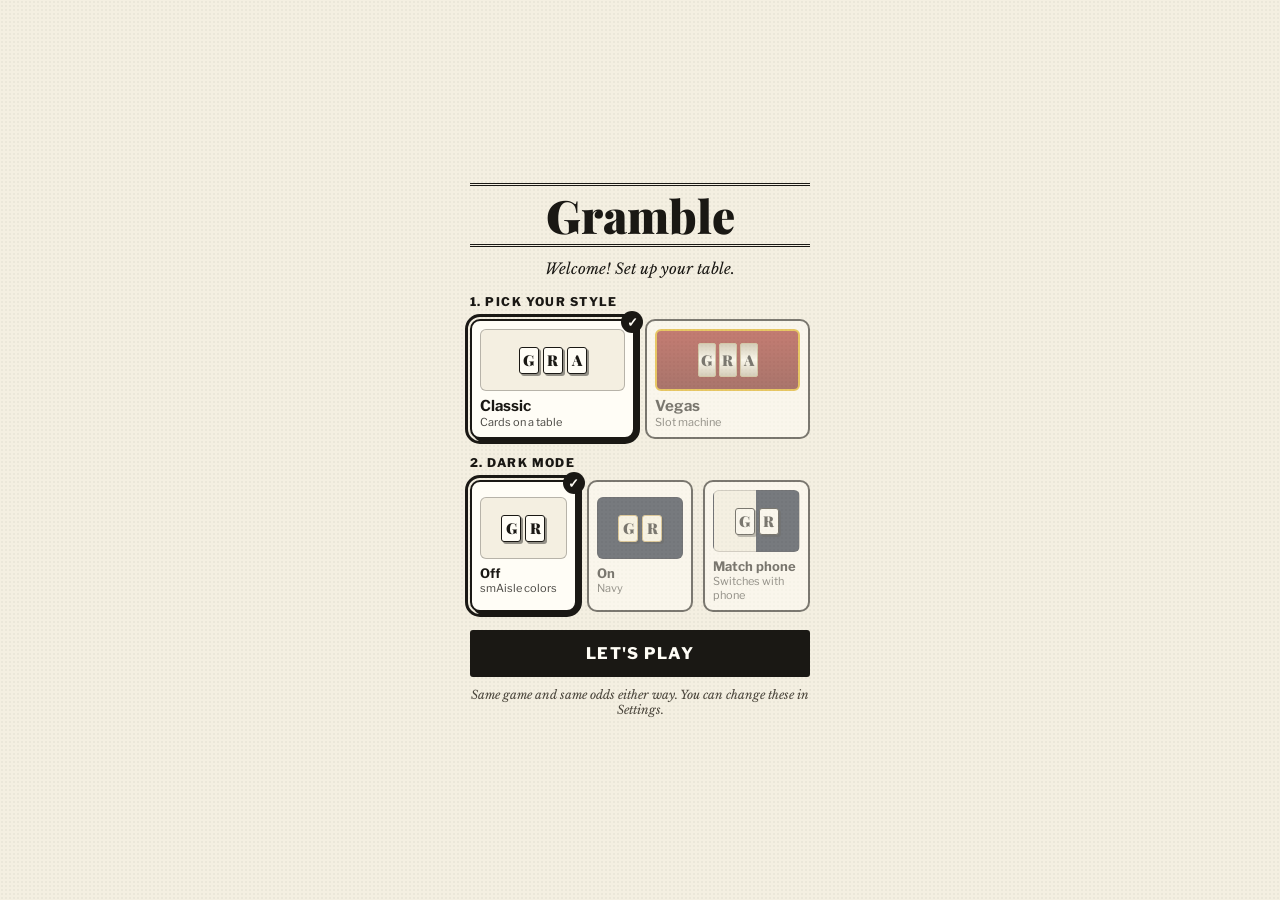
==== commit 3578411d: "Gramble v10.27: smAisle Daily button on the setup screen Co-Authored-By: Claude Opus 5.5 <noreply@an" ====
--- a/index-artifact.html
+++ b/index-artifact.html
@@ -128,6 +128,10 @@
 .card{background:var(--paper);border:3px double var(--ink);padding:18px;width:100%;max-width:400px;max-height:90%;overflow:auto;display:flex;flex-direction:column;gap:10px;box-shadow:6px 6px 0 rgba(0,0,0,.25)}
 .card h2{font-family:var(--head);font-weight:900;font-size:28px;margin:0;text-align:center;border-bottom:1px solid var(--ink);padding-bottom:6px}
 #menu h2,#settings h2{text-align:left}
+/* Menu standard, same as Straight Down Spell (Jeff, Nov 3). An odd last row spans both columns. */
+.mgrid{display:grid;grid-template-columns:1fr 1fr;gap:8px}.mpair{display:flex;gap:8px}.mpair .go{flex:1}
+.mgrid .go,.mpair .go{padding:9px 4px;font-size:12px}
+.mgrid>:not([hidden]):nth-last-child(1 of :not([hidden])):nth-child(odd of :not([hidden])){grid-column:1/-1}
 .card b{font-family:var(--sans);font-weight:800}
 #togs{display:flex;flex-wrap:wrap;justify-content:center;gap:6px;margin:2px 0 4px}
 #mSound{display:flex;align-items:center;gap:4px;background:transparent;border:1.5px solid var(--ink);border-radius:6px;padding:3px 6px;font-family:var(--sans);font-size:9px;font-weight:700;letter-spacing:.06em;text-transform:uppercase;color:var(--ink);line-height:1.1}
@@ -154,10 +158,9 @@
 #cover h1{font-family:var(--head);font-weight:900;font-size:clamp(40px,13vw,52px);line-height:1;margin:0}
 #cover .ln{display:flex;justify-content:space-between;font-family:var(--sans);font-size:11px;font-weight:700;letter-spacing:.08em;text-transform:uppercase;margin-top:6px;color:var(--ink2)}
 #cover .tag{font-style:italic;font-size:15px}
-/* Way back to smAisle Daily: same yellow button, same spot, on the cover and in the game (Jeff, Nov 3). */
+/* Way back to smAisle Daily: the yellow button shows on the cover only; during play the way back is the menu row (Jeff, Nov 3). */
 .smback{flex:none;align-self:flex-start;display:block;box-sizing:border-box;height:30px;padding:4px 10px;background:#ffe27a;color:#1a1814!important;border:2px solid #1a1814;border-radius:4px;font:800 13px/18px var(--sans);letter-spacing:.06em;text-decoration:none;white-space:nowrap}
-#smBar{margin:env(safe-area-inset-top,0px) 0 0 10px}
-#cvBar{position:absolute;top:calc(env(safe-area-inset-top,0px) + 6px);left:calc(max(0px,50vw - 270px) + 12px);z-index:2}
+#cvBar,#stBar{position:absolute;top:calc(env(safe-area-inset-top,0px) + 6px);left:calc(max(0px,50vw - 270px) + 12px);z-index:2}
 #cover{padding-top:calc(env(safe-area-inset-top,0px) + 42px);overflow:auto;place-items:safe center}
 #coverSm{color:inherit}
 @media (max-height:700px){#cover .in{gap:10px}}
@@ -544,11 +547,16 @@
   <h2>Menu</h2>
   <p class="lsub" id="lTot"></p>
   <button class="go" id="mClose">Back to game</button>
-  <button class="go alt" id="mCashOut">Bank it</button>
-  <button class="go alt" id="mHow">How to Play</button>
-  <button class="go alt" id="mStats">Stats</button>
-  <button class="go alt" id="mPlus">New list ⭐ Plus</button>
-  <div class="lrow"><button id="mCover">Home screen</button><button id="mNew">New game</button><button id="mDemo">Demo</button></div>
+  <div class="mgrid">
+    <button class="go alt" id="mStats">Stats</button>
+    <button class="go alt" id="mHow">How to Play</button>
+    <button class="go alt" id="mPlus">⭐ Plus</button>
+    <button class="go alt" id="mNew">New game</button>
+    <button class="go alt" id="mCashOut">Bank it</button>
+  </div>
+  <div class="mpair">
+    <button class="go alt" id="mCover">Home screen</button>
+  </div>
   <button class="go alt" id="mSet">Settings</button>
   <div class="ver" id="menuVer"></div>
 </div></div>
@@ -598,7 +606,7 @@
 </div></div>
 
 <script>
-const VERSION='10.24',VDATE='Nov 3',TITLE='Gramble',CODE='rw',SEED='Reel Words';   // SEED keeps the daily lists the same as before the rename; CODE keeps saved games and stats
+const VERSION='10.27',VDATE='Nov 3',TITLE='Gramble',CODE='rw',SEED='Reel Words';   // SEED keeps the daily lists the same as before the rename; CODE keeps saved games and stats
 const FB_KEY='AIzaSyAlbSCTpAiK-1tojkyWrY3QuJsSzILHSfs',FB_PROJ='aislerun-88e79';
 const $=id=>document.getElementById(id);
 let vegas=false;const V=(c,v)=>vegas?v:c;   // Vegas = the slot machine style, Classic = the cards. Same game and odds, only the look, words and sounds change.
@@ -966,7 +974,6 @@
   $('menu').hidden=true;$('done').hidden=true;startMode(mode,true)};
 $('mStats').onclick=()=>{backTo='menu';showStats()};
 $('mPlus').onclick=()=>{$('menu').hidden=true;startMode('plus',true)};   // always-there extra games (daily progress is saved separately)
-$('mDemo').onclick=()=>{$('menu').hidden=true;startDemo()};
 $('mHow').onclick=()=>{$('menu').hidden=true;openHelp()};
 $('mCover').onclick=()=>{$('menu').hidden=true;cover()};
 
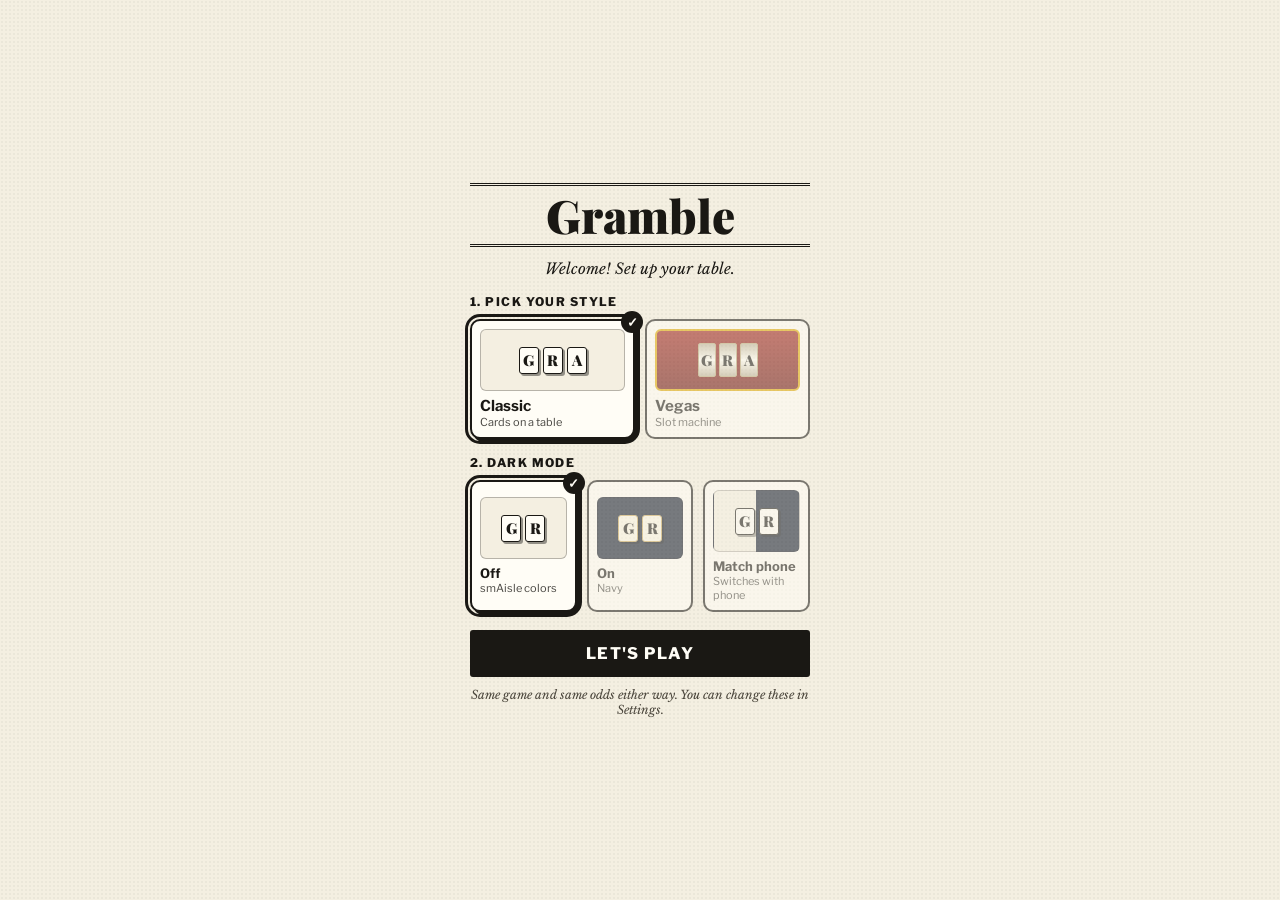
==== commit 9b0ebbb0: "Demo: Skip stays usable on the You're ready popup Co-Authored-By: Claude Opus 5.5 <noreply@anthropic" ====
--- a/index-artifact.html
+++ b/index-artifact.html
@@ -2,6 +2,7 @@
 <html lang="en">
 <head>
 <meta charset="utf-8">
+<script>/* one Sound setting for every smAisle game */(function(){try{var s=localStorage.getItem('smaisle-sound');if(s==='on'||s==='off')localStorage.setItem('rw_sound',s)}catch(e){}})();</script>
 <meta name="viewport" content="width=device-width,initial-scale=1,maximum-scale=1,user-scalable=no,viewport-fit=cover">
 <meta name="theme-color" content="#f4efe1">
 <script>(function(){var m=null;try{m=localStorage.getItem('smaisle-dark');if(!m&&localStorage.getItem('rw_mode')==='dark'){m='on';localStorage.setItem('smaisle-dark','on')}}catch(e){}var d=m==='on'||(m==='auto'&&window.matchMedia&&matchMedia('(prefers-color-scheme: dark)').matches);if(d){document.documentElement.setAttribute('data-mode','navy');var t=document.querySelector('meta[name=theme-color]');if(t)t.content='#121b2e'}})()</script>
@@ -288,13 +289,6 @@
 #mCross{display:flex;align-items:center;gap:4px;background:transparent;border:1.5px solid var(--ink);border-radius:6px;padding:3px 6px;font-family:var(--sans);font-size:9px;font-weight:700;letter-spacing:.06em;text-transform:uppercase;color:var(--ink);line-height:1.1}
 #mCross b{font-size:10px}#mCross.on{background:var(--solid);color:var(--on)}
 #list span i{font-style:normal}#list span i.x{color:#b5ad9a}
-/* ---------- Demo: a guided walk-through on the real machine ---------- */
-#demoCap{position:fixed;left:50%;transform:translateX(-50%);top:8px;width:min(94vw,500px);z-index:40;background:var(--card);border:2px solid var(--ink);box-shadow:3px 4px 0 var(--ink);padding:10px 12px;font-family:var(--sans)}
-#demoCap .st{font-size:10px;font-weight:800;letter-spacing:.14em;text-transform:uppercase;color:var(--ink2)}
-#demoCap p{margin:4px 0 8px;font-family:var(--body);font-size:15px;line-height:1.35}
-#demoCap .row{display:flex;gap:8px}#demoCap button{flex:1;height:40px;border:2px solid var(--ink);background:var(--solid);color:var(--on);font-weight:800;letter-spacing:.06em;text-transform:uppercase;border-radius:3px}
-#demoCap button.sk{flex:none;width:80px;background:var(--card);color:var(--ink)}
-body.demo #bar,body.demo #menuBtn{pointer-events:none}body.demo .reel,body.demo #word{pointer-events:none}
 .reel.hint{box-shadow:0 0 0 3px #ffd23f,0 0 14px #ffd23f}
 #reels .strike{position:absolute;left:4px;right:4px;top:50%;height:5px;margin-top:-2px;background:var(--red);border-radius:3px;z-index:4;pointer-events:none;transform:scaleX(0);transform-origin:left;box-shadow:none}
 #reels.struck .strike{animation:strike .45s ease-out forwards}
@@ -445,6 +439,23 @@
 @media (max-height:760px){#done .card{padding:12px 14px;gap:6px}#done h2{font-size:22px;padding-bottom:4px}#done .big{font-size:32px;margin:0}#done .tapnote{display:none!important}
  #done .mp{margin:4px 0 0;padding:6px 10px}#done .cd{margin:2px 0 0}#done .go{padding:9px}#dMoreI a{width:30px;height:30px;border-radius:7px}#dMoreI{gap:4px}#dMore .dmT{margin-bottom:4px}}
 html[data-mode=navy] .mp .t span,html[data-mode=navy] .mp .g{color:var(--ink2)}
+/* ---------- Demo: Try it with a coach ---------- */
+#smDemo{position:fixed;left:0;right:0;top:0;height:100vh;height:100dvh;z-index:50;display:flex;flex-direction:column;background:var(--paper);color:var(--ink);font-family:var(--sans,"Libre Franklin",Arial,sans-serif);padding-top:env(safe-area-inset-top,0px);padding-bottom:env(safe-area-inset-bottom,0px)}
+#smDemo::after{content:"";position:absolute;inset:0;z-index:30;pointer-events:none;border:6px solid transparent;background:repeating-linear-gradient(45deg,#ffe27a 0 12px,#1a1814 12px 24px) border-box;-webkit-mask:linear-gradient(#000 0 0) padding-box,linear-gradient(#000 0 0);-webkit-mask-composite:xor;mask:linear-gradient(#000 0 0) padding-box exclude,linear-gradient(#000 0 0)}
+.smTop{position:relative;z-index:41;flex:none;height:50px;display:flex;align-items:center;justify-content:space-between;padding:6px 12px 0 14px;background:#ffe27a;color:#1a1814;border-bottom:3px solid #1a1814}.smTop span{display:flex;align-items:center;gap:8px;min-width:0}.smTop b{background:#1a1814;color:#ffe27a;font:900 15px/1 var(--sans,Arial);letter-spacing:.14em;padding:5px 7px 5px 9px;border-radius:3px}.smTop i{font:800 11.5px var(--sans,Arial);font-style:normal}.smTop button{position:relative;z-index:31;height:32px;padding:0 12px;border:2px solid #1a1814;border-radius:3px;background:#fffdf6;color:#1a1814;font:800 12px var(--sans,Arial);letter-spacing:.08em;text-transform:uppercase}
+.smStage{position:relative;flex:1 1 0;min-height:0;overflow:hidden;padding:10px 14px 8px}.smStage::before{content:"DEMO";position:absolute;left:50%;top:52%;z-index:3;transform:translate(-50%,-50%) rotate(-22deg);font:900 118px/1 var(--head,Georgia,serif);letter-spacing:.04em;color:var(--ink);opacity:.09;pointer-events:none}
+.smCap{flex:none;background:var(--card);border-top:2px solid var(--ink);padding:9px 16px 14px;display:grid;gap:5px}.smH{display:flex;justify-content:space-between;align-items:baseline}.smH b{font:900 19px var(--head,Georgia,serif)}.smH small{font:800 11px var(--sans,Arial);letter-spacing:.08em;text-transform:uppercase;color:var(--ink2)}.smCap p{margin:0;min-height:60px;font:500 15px/20px var(--sans,Arial)}.smCap p.nudge{background:#ffe27a;color:#1a1814;margin:0 -6px;padding:0 6px;border-radius:3px}
+.smDots{display:flex;gap:6px}.smDots i{width:10px;height:10px;border:2px solid var(--ink);border-radius:50%}.smDots i.on{background:var(--btn)}
+.smSlot{min-height:44px;margin-top:2px}.smTurn{height:44px;display:flex;align-items:center;justify-content:center;text-align:center;border:2px dashed var(--ink2);border-radius:3px;font:800 12px var(--sans,Arial);letter-spacing:.06em;text-transform:uppercase;color:var(--ink2)}
+.smBtn{display:block;width:100%;height:46px;border:2px solid var(--ink);border-radius:3px;background:var(--btn);color:var(--paper);font:800 14px var(--sans,Arial);letter-spacing:.08em;text-transform:uppercase}.smBtn.alt{background:var(--card);color:var(--ink)}
+.smF{position:absolute;z-index:7;width:0;height:0;pointer-events:none;transition:left .5s ease,top .5s ease}.smF svg{position:absolute;left:-13px;top:-2px;width:38px;height:46px;transform-origin:13px 2px;animation:smBob .9s ease-in-out infinite}.smF.up svg{transform:scaleY(-1);animation:none}.smR{position:absolute;z-index:6;width:14px;height:14px;margin:-7px 0 0 -7px;border-radius:50%;border:3px solid #ffe27a;pointer-events:none;animation:smRip .5s ease-out forwards}.smW{animation:smWob .28s ease 2}
+@keyframes smBob{50%{translate:3px 6px}}@keyframes smRip{to{transform:scale(4.4);opacity:0}}@keyframes smWob{25%{translate:-4px 0}75%{translate:4px 0}}
+.smPop{position:absolute;inset:0;z-index:40;display:flex;align-items:center;justify-content:center;padding:20px;background:rgba(26,24,20,.62);animation:smIn .25s ease both}.smPc{width:100%;max-width:340px;background:var(--paper);color:var(--ink);border:3px double var(--ink);box-shadow:6px 6px 0 rgba(0,0,0,.3);padding:16px;display:grid;gap:10px;text-align:center}.smPc h3{margin:0;font:900 34px/1.1 var(--head,Georgia,serif);border-bottom:3px double var(--ink);padding-bottom:8px}.smPc p{margin:0 0 4px;font:500 15px/1.35 var(--sans,Arial)}
+@keyframes smIn{from{opacity:0}to{opacity:1}}
+@media (prefers-reduced-motion:reduce){.smF svg{animation:none}.smF{transition:none}}
+@media (max-height:640px){.smTop{height:42px;padding-top:4px}.smStage{padding:6px 12px 4px}.smCap{padding:5px 14px 9px;gap:3px}.smCap p{min-height:40px;font-size:13.5px;line-height:18px}.smH b{font-size:16px}.smDots{display:none}.smSlot{min-height:0;margin:0}.smTurn{display:none}.smBtn{height:40px}}
+#smDemo{--btn:var(--solid)}
+.grP{height:100%;display:flex;flex-direction:column;align-items:center;justify-content:center;gap:6px}.grP .top{align-self:stretch;margin:0;justify-content:space-between;flex:none;padding:0 0 4px}.grP #msg{min-height:22px;margin:0;flex:none}.grP #cab{flex:none}.grP #word{min-height:44px;flex:none}.grP #word .wt{cursor:default;touch-action:manipulation}.grP #wsum{min-height:18px;font-size:12.5px;flex:none}.grP #bar{padding:0;max-width:none;flex:none}.grP #bar button{height:46px}.grP #list{padding:0;max-width:none;flex:none}.grP #list span{font-size:15px;padding:3px 0}.grP .reel{cursor:default}.grP #lever{pointer-events:none}.grP.tight #wsum,.grP.tight #msg{display:none}.grP.tight2 #list span:nth-child(n+5){display:none}
 </style>
 </head>
 <body class="cards">
@@ -492,7 +503,7 @@
   <button class="go" id="coverGo">Play today's game</button>
   <div id="cvMore" hidden style="display:flex;flex-direction:column;gap:8px;width:100%"><button class="go alt" id="coverReplay" hidden>Replay today's list<small style="display:block;font-size:10px;letter-spacing:.06em">Free · doesn't change your score</small></button><button class="go alt" id="coverPlus">New list ⭐ Plus<small style="display:block;font-size:10px;letter-spacing:.06em">Fresh lists · part of smAisle Daily Plus</small></button></div>
   <div id="cvNote" style="font-size:12px;font-style:italic;color:var(--ink2)">Everyone gets the same words each day. Your first game counts.</div>
-  <div class="links"><button id="coverStats">Stats</button><span>·</span><button id="coverHow">How to Play</button><span>·</span><button id="coverDemo">Demo</button></div>
+  <div class="links"><button id="coverStats">Stats</button><span>·</span><button id="coverHow">How to Play</button><span>·</span><button id="coverDemo">Try the demo</button></div>
   <div class="ver" style="margin-top:0"><a id="coverSm" href="https://smaisle.app/" target="_blank" rel="noopener">smAisle Home</a> · <span id="cvVer"></span></div>
 </div></div>
 
@@ -530,7 +541,7 @@
   </ul>
   <div id="hpNav"><button class="go alt" id="hpBack">Back</button><span id="hpPg"></span><button class="go" id="hpNext">Next</button></div>
   <button class="go" id="helpGo">Let's play</button>
-  <div id="hpDemo"><button id="hpDemoB">Watch the demo</button></div>
+  <div id="hpDemo"><button id="hpDemoB">Try the demo</button></div>
   <div class="ver" id="ver"></div>
 </div></div>
 
@@ -584,7 +595,6 @@
   <div id="dMore" hidden><div class="dmT">More smAisle games</div><div id="dMoreI"></div></div>
 </div></div>
 
-<div id="demoCap" hidden><div class="st" id="dcStep"></div><p id="dcText"></p><div class="row"><button class="sk" id="dcSkip">Skip</button><button id="dcNext">Next</button></div></div>
 
 <div class="sheet" id="ride" hidden><div id="confetti"></div><div class="card" id="rCard">
   <div class="rstars">★ ★ ★ ★ ★</div>
@@ -606,7 +616,7 @@
 </div></div>
 
 <script>
-const VERSION='10.27',VDATE='Nov 3',TITLE='Gramble',CODE='rw',SEED='Reel Words';   // SEED keeps the daily lists the same as before the rename; CODE keeps saved games and stats
+const VERSION='10.29',VDATE='Nov 4',TITLE='Gramble',CODE='rw',SEED='Reel Words';   // SEED keeps the daily lists the same as before the rename; CODE keeps saved games and stats
 const FB_KEY='AIzaSyAlbSCTpAiK-1tojkyWrY3QuJsSzILHSfs',FB_PROJ='aislerun-88e79';
 const $=id=>document.getElementById(id);
 let vegas=false;const V=(c,v)=>vegas?v:c;   // Vegas = the slot machine style, Classic = the cards. Same game and odds, only the look, words and sounds change.
@@ -690,7 +700,7 @@
   if(spinCue&&!over&&!pend&&!ride&&bank>=COST){$('spinBtn').firstChild.textContent=V('Deal again ▸','Spin again ▸');$('spinBtn').querySelector('small').textContent=V('Word banked · next hand','Word banked · next round')}
   const pick=pickCue();$('spinBtn').classList.toggle('pick',pick);if(pick){$('spinBtn').firstChild.textContent=V('Keep some cards ↑','Pick letters ↑');$('spinBtn').querySelector('small').textContent=V('or tap here for a new hand · 5 coins','then spin · 5 coins')}
   $('spinBtn').disabled=over||spinning||bank<COST||nh===REELS;
-  const ddOK=spun&&!spinning&&!over&&!pend&&!ride&&nLocked()===REELS-1&&bank>=2*COST&&mode!=='demo';if(!ddOK)ddArm=false;$('bDD').hidden=true;$('ddX').hidden=!ddOK;if(ddOK){const fw=fits().filter(w=>!found.includes(w)).sort((a,b)=>wordPts(b)-wordPts(a))[0],v=fw?cr(wordPts(fw)*PER_PT):0;   // show what the word they're going for pays, plain vs doubled
+  const ddOK=spun&&!spinning&&!over&&!pend&&!ride&&nLocked()===REELS-1&&bank>=2*COST;if(!ddOK)ddArm=false;$('bDD').hidden=true;$('ddX').hidden=!ddOK;if(ddOK){const fw=fits().filter(w=>!found.includes(w)).sort((a,b)=>wordPts(b)-wordPts(a))[0],v=fw?cr(wordPts(fw)*PER_PT):0;   // show what the word they're going for pays, plain vs doubled
     $('ddInfo').textContent=fw?fw+' pays '+v+' · ×2 = '+(2*v):'10 coins · win pays ×2';$('ddN1').textContent=fw?'win '+v:'';$('ddN2').textContent=fw?'win '+(2*v):''}$('ddX').classList.toggle('on',ddArm);$('ddNo').classList.toggle('on',!ddArm);$('ddYes').classList.toggle('on',ddArm);document.body.classList.toggle('dd2',ddArm);if(ddArm){$('spinBtn').firstChild.textContent=V('Hit ×2','Spin ×2');$('spinBtn').querySelector('small').textContent='10 coins · pays double'}$('spinBtn').hidden=!!pend;$('bPass').hidden=$('bCash').hidden=!pend;if(pend)$('bCashN').textContent=pend+' +'+cents(bonusPay(pend));$('lever').disabled=$('spinBtn').disabled||!!pend;
   const fs=new Set(F);$('bonusL').innerHTML=bonus.length?'Bonus words: '+bonus.map(w=>'<b data-w="'+w+'">'+w+'</b>').join(' · '):'';
   const hl=heldLetters(),xo=crossOn()&&lit&&!spinning;
@@ -719,24 +729,24 @@
 // Hints (menu → Hints, on by default; only for the first 2 words of each game; turning them off stays off): after each spin, the letters worth keeping glow and the word they make glows on the list.
 const hintsOn=()=>store.get('hints','on')==='on';
 const HINT_WORDS=2,hintLive=()=>hintsOn()&&round===1&&found.length<HINT_WORDS;
-function bestHint(){if(!hintLive()||!spun||spinning||over||pend||ride||mode==='demo')return null;let best=null;
+function bestHint(){if(!hintLive()||!spun||spinning||over||pend||ride)return null;let best=null;
   for(const w of left()){const a=[...w],h=[0,0,0,0,0];
     line.forEach((c,i)=>{if(locked(i)){const j=a.indexOf(c);if(j>=0){a.splice(j,1);h[i]=1}else h[i]=-9}});   // locked letters must be in the word
     if(h.includes(-9))continue;line.forEach((c,i)=>{if(!locked(i)){const j=a.indexOf(c);if(j>=0){a.splice(j,1);h[i]=1}}});
     const m=h.reduce((x,y)=>x+y,0);if(!best||m>best.m)best={w,h,m}}
   return best&&best.m>=2?best:null}
 // Right after a spin with nothing locked: a plain 'Step 2' message and a white 'Pick letters' Spin button (it still spins if tapped).
-const pickCue=()=>spun&&!spinning&&!over&&!pend&&!ride&&!spinCue&&nLocked()===0&&mode!=='demo'&&bank>=COST&&!(hintLive()&&!bestHint());   // not when the hint says there's nothing worth keeping
+const pickCue=()=>spun&&!spinning&&!over&&!pend&&!ride&&!spinCue&&nLocked()===0&&bank>=COST&&!(hintLive()&&!bestHint());   // not when the hint says there's nothing worth keeping
 const step=(h,t)=>{const m=$('msg');m.className='step';m.innerHTML='<b></b><span></span>';m.firstChild.textContent=h;m.lastChild.textContent=t};
 function tip(){const H=bestHint();
   if(H){const add=H.h.map((v,i)=>v&&!locked(i)?i:-1).filter(i=>i>=0);
     if(add.length)return msg('💡 '+add.map(i=>line[i]).join(', ')+(add.length>1?' are':' is')+' in '+H.w+'. Tap the glowing letter'+(add.length>1?'s':'')+' to keep '+(add.length>1?'them':'it')+', then tap '+V('Hit','Spin')+'.','good');
     return msg('💡 Good. Now tap '+V('Hit','Spin')+' to fill in the rest of '+H.w+'.','good')}
-  if(hintLive()&&spun&&!spinning&&!over&&!pend&&!ride&&mode!=='demo'&&!nLocked())return msg(V('💡 No good cards this time. Just tap Deal again.','💡 No good letters this time. Just tap Spin again.'),'good');if(over)return msg(found.length===NWORDS?'You found them all!':'Game over. Tap Play again for a new list.');
-  if(!spun&&!found.length&&mode!=='demo')return step(V('Step 1: Tap Deal','Step 1: Tap Spin'),V('Each deal costs 5 coins.','Each spin costs 5 coins.'));
+  if(hintLive()&&spun&&!spinning&&!over&&!pend&&!ride&&!nLocked())return msg(V('💡 No good cards this time. Just tap Deal again.','💡 No good letters this time. Just tap Spin again.'),'good');if(over)return msg(found.length===NWORDS?'You found them all!':'Game over. Tap Play again for a new list.');
+  if(!spun&&!found.length)return step(V('Step 1: Tap Deal','Step 1: Tap Spin'),V('Each deal costs 5 coins.','Each spin costs 5 coins.'));
   if(!spun)return msg(found.length?(hintsOn()&&round===1&&found.length===HINT_WORDS?'Nice! Hints are done for this game. You\'re on your own now. '+V('Deal for new cards.','Spin for new letters.'):V('Deal for new cards.','Spin for new letters.')):V('Tap Deal for 5 cards. Each deal is 5 coins.','Tap Spin or pull the lever. Each spin is 5 coins.'));
   if(!nLocked())return step(V('Step 2: Hold some cards','Step 2: Keep some letters'),V('Tap any cards that are in a word on your list.','Tap any letters that are in a word on your list.'));
-  if(nLocked()===REELS-1&&bank>=2*COST&&mode!=='demo')return msg(V('One card to go!','One letter to go!')+' Power play? Tap Yes to play 10 coins. It\'s riskier, but a word pays double.');
+  if(nLocked()===REELS-1&&bank>=2*COST)return msg(V('One card to go!','One letter to go!')+' Power play? Tap Yes to play 10 coins. It\'s riskier, but a word pays double.');
   if(nLocked()===REELS)return msg(V('All five are held. Tap a card to let it go, then hit.','All five are locked. Tap a reel to unlock one, then spin.'),'warn');
   msg(V('Hit for new cards, or tap a held card to let it go.','Spin again, or tap a locked letter to unlock it.'))}
 
@@ -758,7 +768,7 @@
   // With nothing locked the machine gives no help, so a whole word (a Jackpot) is pure luck.
   // Each reel lands in turn; a letter that lands counts as fixed for the reels after it, so the loaded letters fit together.
   R=mode==='plus'?Math.random:rngFrom(hash(SEED+playDay+':'+spins));
-  for(const i of which){const c=forced?forced[i]:landLetter(fixed);line[i]=c;fixed.push(c);strips[i]=stripAround(c)}
+  for(const i of which){const c=landLetter(fixed);line[i]=c;fixed.push(c);strips[i]=stripAround(c)}
   which.forEach(i=>rolling.add(i));spun=true;save();
   $('lever').classList.add('pull');setTimeout(()=>$('lever').classList.remove('pull'),350);sfx.lever();
   paint();msg(V('Dealing…','Spinning…'));
@@ -778,7 +788,7 @@
   if(w){const jp=fullSpin;if(jp)nJack++;const c=wordPts(w)*PER_PT*(jp?2:1)*(ddOn?2:1);bank+=c;peak=Math.max(peak,bank);found.push(w);hold=[0,0,0,0,0];spun=false;
     strike('Found '+w);
     reelEls.forEach(el=>el.classList.add('sel'));setTimeout(()=>reelEls.forEach(el=>el.classList.remove('sel')),900);
-    popUp((jp?'JACKPOT ':'')+w+' +'+cents(c),'jp');jackpot();if(found.length<NWORDS||round===1)(jp?sfx.jack:sfx.win)();save();paint();msg((jp?V('🎰 JACKPOT! Dealt a word, double pay. ','🎰 JACKPOT! No locks, double pay. '):'')+(ddOn?'⏫ Power play paid! ':'')+'Found '+w+'! +'+cents(c)+' · '+V('Deal','Spin')+' again.','good');if(hintsOn()&&round===1&&found.length===HINT_WORDS&&mode!=='demo')setTimeout(()=>$('hintDone').classList.add('show'),1400);
+    popUp((jp?'JACKPOT ':'')+w+' +'+cents(c),'jp');jackpot();if(found.length<NWORDS||round===1)(jp?sfx.jack:sfx.win)();save();paint();msg((jp?V('🎰 JACKPOT! Dealt a word, double pay. ','🎰 JACKPOT! No locks, double pay. '):'')+(ddOn?'⏫ Power play paid! ':'')+'Found '+w+'! +'+cents(c)+' · '+V('Deal','Spin')+' again.','good');if(hintsOn()&&round===1&&found.length===HINT_WORDS)setTimeout(()=>$('hintDone').classList.add('show'),1400);
     const el=$('list').querySelector('[data-w="'+w+'"]');if(el)el.classList.add('new');
     if(found.length===NWORDS)return round===1?clearRound():end('win');if(bank<COST)return end('broke');return}
   // Not on the list but still an everyday word: it pays half, once per game, and isn't crossed off.
@@ -797,15 +807,15 @@
 function showRide(){if(!ride||over)return;$('rBank').textContent=money(bank);$('rSafeN').textContent=cr(bank);$('rRideN').textContent=(cr(bank)+cr(HR_BONUS))+'+';$('rWin').textContent=money(bank-CLEAR_BONUS);$('rCashN').textContent=money(bank);
   const C=$('confetti');C.innerHTML='';const cols=['#ffd23f','#e0a800','#fff3c4','#1a1814','#fff'];
   if(!quick)for(let k=0;k<70;k++){const i=document.createElement('i');i.style.left=Math.random()*100+'%';i.style.background=cols[k%cols.length];i.style.animationDuration=(2.2+Math.random()*2)+'s';i.style.animationDelay=(Math.random()*1.2)+'s';i.style.transform='rotate('+Math.random()*180+'deg)';C.appendChild(i)}
-  $('ride').hidden=false;if(mode!=='demo'||true)sfx.allFound()}
+  $('ride').hidden=false;sfx.allFound()}
 function letItRide(){if(!ride)return;ride=false;$('ride').hidden=true;round=2;roundUI();words=pickWords(N2,'#hr',found);found=[];spun=false;hold=[0,0,0,0,0];order=[0,1,2,3,4];
   strips=line.map(c=>stripAround(c));for(let i=0;i<REELS;i++)drawReel(i);save();paint();tip();sfx.jack();msg('Bonus 10! You have '+money(bank)+'. Good luck.','good')}
-$('rRide').onclick=()=>{if(mode!=='demo')letItRide()};$('rCash').onclick=()=>{if(!ride||mode==='demo')return;ride=false;$('ride').hidden=true;end('cashout')};
+$('rRide').onclick=()=>letItRide();$('rCash').onclick=()=>{if(!ride)return;ride=false;$('ride').hidden=true;end('cashout')};
 function bonusPass(){if(!pend)return;pend='';sfx.unlock();save();paint();tip();if(bank<COST)end('broke')}
 $('rchSafe').onclick=()=>$('rCash').click();$('rchRide').onclick=()=>$('rRide').click();
 $('bDD').onclick=()=>spin(true);$('bCash').onclick=bonusCash;$('bPass').onclick=bonusPass;
 // The bonus card: what a bonus word is, why it pays what it pays, and what each choice does.
-function showBonusCard(){if(!pend||mode==='demo')return;const b=pend,c=bonusPay(b),f=fits().filter(w=>!found.includes(w)),hl=heldLetters();
+function showBonusCard(){if(!pend)return;const b=pend,c=bonusPay(b),f=fits().filter(w=>!found.includes(w)),hl=heldLetters();
   $('bcW').textContent=b;$('bcM').innerHTML=[...b].map(x=>x+'='+PTS[x]).join(' + ')+' = '+wordPts(b)+' points<br>'+(wordPts(b)*PER_PT/2<BONUS_MIN?'Half pay is '+wordPts(b)+', so you get the minimum: <b>'+cents(c)+'</b>':'Half pay: '+wordPts(b)+' × '+(PER_PT/20)+' coin'+(pendDD?' × 2 (power play)':'')+' = <b>'+cents(c)+'</b>');
   $('bcTake').innerHTML='Take '+cents(c)+'<small>'+V('Your held cards reset','Your locked letters reset')+'</small>';
   $('bcKeep').innerHTML=V('Keep my cards','Keep my letters')+'<small>'+(hl.length?'Keep '+hl.join(' ')+(f.length?' and go for '+f[0]:''):V('Skip it and keep playing','Skip it and keep spinning'))+'</small>';
@@ -886,7 +896,7 @@
 $('statsBack').onclick=()=>{$('stats').hidden=true;goBack()};
 
 // ---------- Save and start ----------
-function save(){if(over||mode==='demo')return;store.set(progKey(),JSON.stringify({v:4,round,ride,pend,pendDD,dry,bonus,order,words,found,line,hold,bank,spins,peak,spun,strips}))}
+function save(){if(over)return;store.set(progKey(),JSON.stringify({v:4,round,ride,pend,pendDD,dry,bonus,order,words,found,line,hold,bank,spins,peak,spun,strips}))}
 let quick=false;   // tests only: no spin animation
 function pickWords(n,tag,avoid){R=mode==='plus'?Math.random:rngFrom(hash(SEED+playDay+tag));const ws=[];while(ws.length<n){const w=rnd(POOL);if(!ws.includes(w)&&!avoid.includes(w))ws.push(w)}return ws.sort()}
 function roundUI(){NWORDS=round===1?N1:N2;$('marqSub').textContent=(round===1?'Quick 10':'Bonus 10')+' · 5 coins a '+V('deal','spin');$('logLbl').textContent='Find all '+NWORDS+' words';document.body.classList.toggle('hr',round===2)}
@@ -911,34 +921,43 @@
   const sk=streak();$('cvStreak').hidden=!sk.n;$('cvStreak').textContent='🔥 '+sk.n+'-day streak'+(sk.today?'':' · play today to keep it')+(+store.get('saver',0)?' · 🛡 saver ready':'');
   const d=dailyStats();$('cvStats').hidden=!d.played;if(d.played)$('cvStats').innerHTML=[[money(d.life),'Lifetime'],[money(d.best),'Best day'],[d.played,'Days played']].map(([v,l])=>'<div><b>'+v+'</b><span>'+l+'</span></div>').join('');
   $('cover').hidden=false}
-let forced=null;   // demo only: the letters the next spin lands on
-// The demo plays a scripted mini game on the real machine, one step per tap of Next.
-const DEMO_WORDS=['BRAVE','CHAIR','DREAM','HONEY','LUCKY','MUSIC','PLANT','READY','SMILE','TOAST'];
-const sleep=ms=>new Promise(r=>setTimeout(r,ms));
-const DEMO=[
- ['Every day you get <b>50 coins</b> and the same <b>10 words</b> as everyone else. Find them all with letter cards.',async()=>{}],
- ['Tap <b>Deal</b>. Each deal costs <b>5 coins</b>, and you get five letter cards.',async()=>{forced=['R','E','Z','D','A'];await spin()}],
- ['R, E, D, A could make <b>READY</b>. Tap a card to <b>hold</b> it. Held cards stay when you hit. On the list, READY lights up and the letters you have turn gray.',async()=>{for(const i of [0,1,3,4]){tapReel(i);await sleep(350)}}],
- ['<b>Hit.</b> Only the card you didn\'t hold is replaced.',async()=>{forced=['R','E','Y','D','A'];await spin()}],
- ['<b>READY!</b> Any order counts. Each word pays <b>2 coins a point</b> (the small numbers), and it\'s crossed off your list. A word dealt with nothing held is a <b>Jackpot</b> and pays double.',async()=>{}],
- ['Find all 10 before your coins run out and you get a <b>+50 coin clear bonus</b>…',async()=>{words.forEach(w=>{if(!found.includes(w))found.push(w)});bank=480;paint();clearRound()}],
- ['…then you choose. <b>Bank it</b> to keep your coins. Or <b>keep going</b> into the <b>Bonus 10</b>: find those 10 for <b>+100 coins</b>, but go broke and you bank nothing today.',async()=>{}],
- ['Whatever you bank adds to your <b>lifetime winnings</b>. Run out of coins in the Quick 10 and you bank 0 coins. Good luck!',async()=>{$('ride').hidden=true}]];
-let dStep=0,dBusy=false;
-const DEMO_V=['Every day you get <b>50 coins</b> and the same <b>10 words</b> as everyone else. Find them all on the slot machine.',
- 'Tap <b>Spin</b>. Each spin costs <b>5 coins</b>, and five reels land on letters.',
- 'R, E, D, A could make <b>READY</b>. Tap a reel to <b>lock</b> 🔒 it. Locked letters stay put and show as tiles below. On the list, READY lights up and the letters you have turn gray.',
- '<b>Spin again.</b> Only the unlocked reel spins.',
- '<b>READY!</b> Any order counts. Each word pays <b>2 coins a point</b> (the small numbers), and it\'s crossed off your list. A word with nothing locked is a <b>Jackpot</b> and pays double.'];
-function demoShow(){$('dcStep').textContent='Demo · '+(dStep+1)+' of '+DEMO.length;$('dcText').innerHTML=(vegas&&DEMO_V[dStep])||DEMO[dStep][0];$('dcNext').textContent=dStep===DEMO.length-1?"Play today's game":dStep===1?V('Deal','Spin'):dStep===2?V('Hold R E D A','Lock R E D A'):dStep===3?V('Hit','Spin again'):'Next';
-  reelEls.forEach((el,i)=>el.classList.toggle('hint',dStep===2&&[0,1,3,4].includes(i)))}
-function startDemo(){mode='demo';playDay=today();document.body.classList.add('demo');$('cover').hidden=true;$('quick').hidden=true;['done','menu','help','stats','ride'].forEach(k=>$(k).hidden=true);
-  round=1;ride=false;roundUI();words=DEMO_WORDS.slice();pend='';bonus=[];order=[0,1,2,3,4];found=[];hold=[0,0,0,0,0];bank=START;spins=0;peak=START;spun=false;over=false;spinning=false;
-  line=['G','R','A','M','B'];strips=line.map(c=>stripAround(c));$('pno').textContent='Demo';layout();for(let i=0;i<REELS;i++)drawReel(i);paint();msg('');dStep=0;demoShow();$('demoCap').hidden=false}
-function endDemo(go){$('demoCap').hidden=true;$('ride').hidden=true;document.body.classList.remove('demo');reelEls.forEach(el=>el.classList.remove('hint'));forced=null;ride=false;over=true;
-  store.set('seenHelp3','1');if(go)startMode('daily');else cover()}
-$('dcNext').onclick=async()=>{if(dBusy)return;if(dStep===DEMO.length-1)return endDemo(true);dBusy=true;dStep++;demoShow();try{await DEMO[dStep][1]()}finally{forced=null;dBusy=false}};
-$('dcSkip').onclick=()=>endDemo(false);
+// Demo: Try it with a coach. A small practice machine with the real look, in Classic or Vegas. Three moves, nothing saved, no check-ins.
+// The practice board reuses the machine's ids (#cab, #reels, #list...) so every Look styles it. They sit after the real ones, so $() still finds the real ones.
+/* smAisle demo frame v1 (Nov 4, 2026). One demo for every game: Try it with a coach (change list #30).
+   Add demo-frame.css to the page, this script after it, then call:
+   smDemo({name:'Game',moves:[{cap:'What to do',nudge:'What to say after a wrong tap'},...],win:'How you win',
+     play:function(){start the real game},
+     board:function(stage){draw a tiny practice board in stage; return {to:function(n){show the board after n moves},
+       tgt:function(n){return the element to tap for move n},win:function(){show the finished board}}},
+     auto:true for fast games that can't pause (it plays itself, model B)});
+   Uses the page's --paper --card --ink --ink2 --btn --hi colors. Saves nothing and counts nothing. */
+function smDemo(o){
+ var E=function(h){var t=document.createElement('template');t.innerHTML=h.trim();return t.content.firstChild},root=document.getElementById('smDemo'),timers=[],k=0,busy=false,B,stage,capT,capN,capH,dots,slot;
+ var HAND='<svg viewBox="0 0 38 46" aria-hidden="true"><path d="M13 2c3 0 5 2 5 5v11l11 2c4 1 6 3 6 7l-1 9c-1 5-4 8-9 8H17c-3 0-5-1-7-4L3 29c-2-3 2-6 5-4l1 1 0-19c0-3 2-5 4-5z" fill="#ffe27a" stroke="#1a1814" stroke-width="2.4" stroke-linejoin="round"/></svg>';
+ var TOP='<div class="smTop"><span><b>DEMO</b><i>Practice only. Nothing counts.</i></span><button type="button" id="smSkip">Skip</button></div>';
+ if(root)root.remove();root=E('<div id="smDemo" role="dialog" aria-label="'+o.name+' demo"></div>');document.body.appendChild(root);
+ function later(f,ms){timers.push(setTimeout(f,ms))}function stop(){timers.forEach(clearTimeout);timers=[]}
+ function close(){stop();root.remove()}
+ function run(){stop();k=0;busy=false;root.innerHTML=TOP+'<div class="smStage"></div><div class="smCap"><div class="smH"><b></b><small></small></div><p></p><div class="smDots"></div><div class="smSlot"></div></div>';root.querySelector('#smSkip').onclick=close;stage=root.querySelector('.smStage');var c=root.querySelector('.smCap');capH=c.querySelector('b');capN=c.querySelector('small');capT=c.querySelector('p');dots=c.querySelector('.smDots');slot=c.querySelector('.smSlot');B=o.board(stage);slot.innerHTML='<div class="smTurn">'+(o.auto?'Plays by itself':'Your turn. Tap where the finger points.')+'</div>';show();if(!o.auto)stage.onclick=tap}
+ function cap(h,i,n,t){capH.textContent=h;capN.textContent=n?'Step '+(i+1)+' of '+n:'Done';capT.textContent=t;capT.className='';dots.innerHTML=o.moves.map(function(m,j){return '<i class="'+(j<=i?'on':'')+'"></i>'}).join('')}
+ function fin(){var f=stage.querySelector('.smF');if(f)f.remove()}
+ function point(el){var f=stage.querySelector('.smF');if(!f){f=E('<div class="smF">'+HAND+'</div>');f.style.left=stage.clientWidth/2+'px';f.style.top=stage.clientHeight-60+'px';stage.appendChild(f);void f.offsetWidth}var a=el.getBoundingClientRect(),b=stage.getBoundingClientRect(),x=a.left-b.left+a.width/2,y=a.top-b.top+a.height-6;f.classList.toggle('up',y+46>stage.clientHeight);f.style.left=x+'px';f.style.top=(y+46>stage.clientHeight?a.top-b.top+6:y)+'px'}
+ function rip(el){var a=el.getBoundingClientRect(),b=stage.getBoundingClientRect(),r=E('<i class="smR"></i>');r.style.left=a.left-b.left+a.width/2+'px';r.style.top=a.top-b.top+a.height/2+'px';stage.appendChild(r);setTimeout(function(){r.remove()},520)}
+ function show(){B.to(k);cap('Your move',k,o.moves.length,o.moves[k].cap);var t=B.tgt(k);t.classList.add('smNow');point(t);busy=false;if(o.auto)later(function(){done(t)},1700)}
+ function done(t){busy=true;rip(t);fin();k++;if(k<o.moves.length){B.to(k);later(show,o.auto?900:450)}else{B.to(k);later(function(){B.win();cap('How you win',k-1,0,o.win);slot.innerHTML='';later(ready,1500)},900)}}
+ function tap(e){if(busy)return;var h=e.target.closest('.smNow');if(h){done(h);return}capT.textContent=o.moves[k].nudge;capT.className='nudge';var n=stage.querySelector('.smNow');if(n){n.classList.remove('smW');void n.offsetWidth;n.classList.add('smW')}}
+ function ready(){stop();fin();var p=E('<div class="smPop"><div class="smPc"><h3>You’re ready</h3><p>'+o.win+'</p><button type="button" class="smBtn" id="smPlay">Play</button><button type="button" class="smBtn alt" id="smAg">Demo again</button></div></div>');root.appendChild(p);root.querySelector('#smPlay').onclick=function(){close();o.play()};root.querySelector('#smAg').onclick=run}
+ run();return {close:close}}
+const GD_WORDS=['BRAVE','CHAIR','READY','HONEY','LUCKY','MUSIC','PLANT','SMILE','TOAST','STONE'],GD_LINE=[['R','E','Z','D','A'],['R','E','Y','D','A']],GD_HELD=[[],[0,1,3],[0,1,3,4],[]];
+function grBoard(stage){const el=document.createElement('div');let was=0;el.className='grP';stage.appendChild(el);
+ function fit(){const R=el.style,w=el.clientWidth;let t=Math.max(30,Math.min(Math.floor((w-100)/REELS)-2,60)),c=Math.min(Math.floor((w-40-4*8)/REELS),70);el.classList.remove('tight','tight2');R.setProperty('--t',t+'px');R.setProperty('--cw',c+'px');for(let k=0;k<30&&el.scrollHeight>el.clientHeight+1;k++){if(vegas&&t>30)R.setProperty('--t',(t-=2)+'px');else if(!vegas&&c>38)R.setProperty('--cw',(c-=2)+'px');else if(!el.classList.contains('tight'))el.classList.add('tight');else el.classList.add('tight2')}}
+ function draw(n){const ln0=n<1?(vegas?['S','P','I','N','S']:['D','E','A','L','S']):GD_LINE[n>=3?1:0],h=GD_HELD[n],pay=wordPts('READY')*2,bk=n<1?50:n<3?45:40+pay,got=n>=3,hl=h.map(i=>ln0[i]);
+  const reels=ln0.map((c,i)=>'<div class="reel'+(h.includes(i)?' sel':'')+(!vegas&&n<1?' down':'')+(n===1&&i===4?' hint':'')+'"><div class="strip">'+(vegas?symHTML(ln0[(i+1)%5])+symHTML(c,true)+symHTML(ln0[(i+2)%5]):faceHTML(c))+'</div><div class="tag"'+(h.includes(i)?'':' hidden')+'><span>'+V('HELD','🔒')+'</span></div></div>').join('');
+  const m=n<1?V('Every deal costs 5 coins.','Every spin costs 5 coins.'):n===1?'Words that fit your letters light up.':n===2?V('Held cards stay when you hit.','Locked letters stay when you spin.'):'Found READY! +'+pay+' coins';
+  el.innerHTML='<div class="top"><div class="box bank"><small>Coins</small><b>'+bk+'</b></div><div class="box"><small>Found</small><b>'+(got?1:0)+'/10</b></div></div><div id="msg"'+(got?' class="good"':'')+'>'+m+'</div><div id="cab"><div id="marq"><b>GRAMBLE</b><small>Quick 10 · 5 coins a '+V('deal','spin')+'</small></div><div id="row"><div id="reels"'+(got?' class="struck"':'')+'>'+reels+'<div id="line"></div><div class="strike"></div></div><div id="lever"><div class="base"></div><div class="arm"><div class="ball"></div></div></div></div></div><div id="word">'+hl.map(c=>'<div class="wt">'+c+'<sub>'+PTS[c]+'</sub></div>').join('')+'</div><div id="wsum">'+(h.length?V('Holding','Locked')+' <b>'+hl.join(' ')+'</b> · 1 word still fits':'')+'</div><div id="bar"><button type="button" id="spinBtn" tabindex="-1">'+(n===2?V('Hit','Spin again'):V('Deal','Spin'))+'<small>5 coins'+(n===2?V(' · 1 new card',' · 1 reel'):'')+'</small></button></div><div id="list">'+GD_WORDS.map(w=>{const hit=w==='READY';return '<span class="'+(hit&&got?'got':hit&&h.length?'fit':'')+'">'+(hit&&h.length&&!got&&crossOn()?crossed(w,hl):w)+'</span>'}).join('')+'</div>';
+  fit()}
+ return {to(n){if(n>was){if(n===2)sfx.lock();else sfx.lever();if(n===3)sfx.win()}was=n;draw(n)},tgt(n){draw(n);return n===1?el.querySelectorAll('.reel')[4]:el.querySelector('#spinBtn')},win(){}}}
+function startDemo(){store.set('seenHelp3','1');smDemo({name:TITLE,moves:[{cap:V('Find the words on your list. Tap Deal to get five letter cards.','Find the words on your list. Tap Spin and five reels land on letters.'),nudge:V('Tap Deal to get your cards.','Tap Spin to start the reels.')},{cap:V('We held R, E and D for READY. Held cards stay when you hit. Tap the A to hold it too.','We locked R, E and D for READY. Locked letters stay when you spin. Tap the A to lock it too.'),nudge:'READY needs the A. Tap the A.'},{cap:V('Any order counts. Tap Hit and only the Z is replaced.','Any order counts. Tap Spin again and only the Z reel spins.'),nudge:V('Tap Hit to replace the Z.','Tap Spin again to spin the Z reel.')}],win:'Words pay 2 coins a point. Find all 10 before your coins run out for a +50 coin bonus. Then bank it or keep going.',play:()=>startMode('daily'),board:grBoard})}
 $('coverDemo').onclick=startDemo;
 const play=()=>{if(!store.get('seenHelp3',''))return startDemo();startMode('daily')};
 $('coverGo').onclick=play;
@@ -1312,5 +1331,7 @@
 const vline='v'+VERSION+' · '+VDATE;$('ver').textContent=vline;$('cvVer').textContent=vline;$('menuVer').textContent=TITLE+' '+vline;
 buildReels();roundUI();words=POOL.slice(0,NWORDS);setStyle(store.get('style','classic')==='vegas',true);line=vegas?['S','P','I','N','S']:['D','E','A','L','S'];strips=line.map(c=>stripAround(c));layout();for(let i=0;i<REELS;i++)drawReel(i);applyDark();cover();if(!store.get('setup','')&&!store.get('mode',''))showSetup();checkIn(false);
 </script>
+<script>/* sound icon at the top right of the menu; it and Settings stay in step */
+(function(){var K='rw_sound',C='#mSound',m=document.querySelector('#menu');if(!m)return;var c=m.querySelector('.card,.sc')||m,x=c.querySelector('.x,[data-close]'),b=document.createElement('button');b.type='button';b.id='smSnd';b.setAttribute('style','position:absolute;top:9px;right:'+(x?'51px':'9px')+';width:38px;height:34px;padding:0;display:grid;place-items:center;background:var(--card,#fffdf6);color:var(--ink,#1a1814);border:2px solid var(--ink,#1a1814);border-radius:4px;z-index:3;cursor:pointer;touch-action:manipulation');if(getComputedStyle(c).position==='static')c.style.position='relative';c.appendChild(b);function on(){var v='on';try{v=(localStorage.getItem(K)||'on').replace(/"/g,'')}catch(e){}return v!=='off'}function draw(){var o=on();b.setAttribute('aria-label',o?'Turn sound off':'Turn sound on');b.innerHTML='<svg viewBox="0 0 24 24" width="19" height="19" fill="none" stroke="currentColor" stroke-width="2.2" stroke-linecap="round" stroke-linejoin="round"><path d="M4 9.5v5h3.5l5 4v-13l-5 4z" fill="currentColor"/>'+(o?'<path d="M16 9a4.2 4.2 0 0 1 0 6"/><path d="M18.6 6.5a8 8 0 0 1 0 11"/>':'<path d="M16.5 9.5l5 5M21.5 9.5l-5 5"/>')+'</svg>'}function share(){try{localStorage.setItem('smaisle-sound',on()?'on':'off')}catch(e){}}b.onclick=function(e){e.stopPropagation();var v=on()?'off':'on';var b=document.querySelector(C);if(b&&on()!==(v==='on'))b.click();draw();share()};document.addEventListener('click',function(e){var t=e.target.closest&&e.target.closest(C);setTimeout(function(){if(t)share();draw()},0)},true);draw()})();</script>
 </body>
 </html>
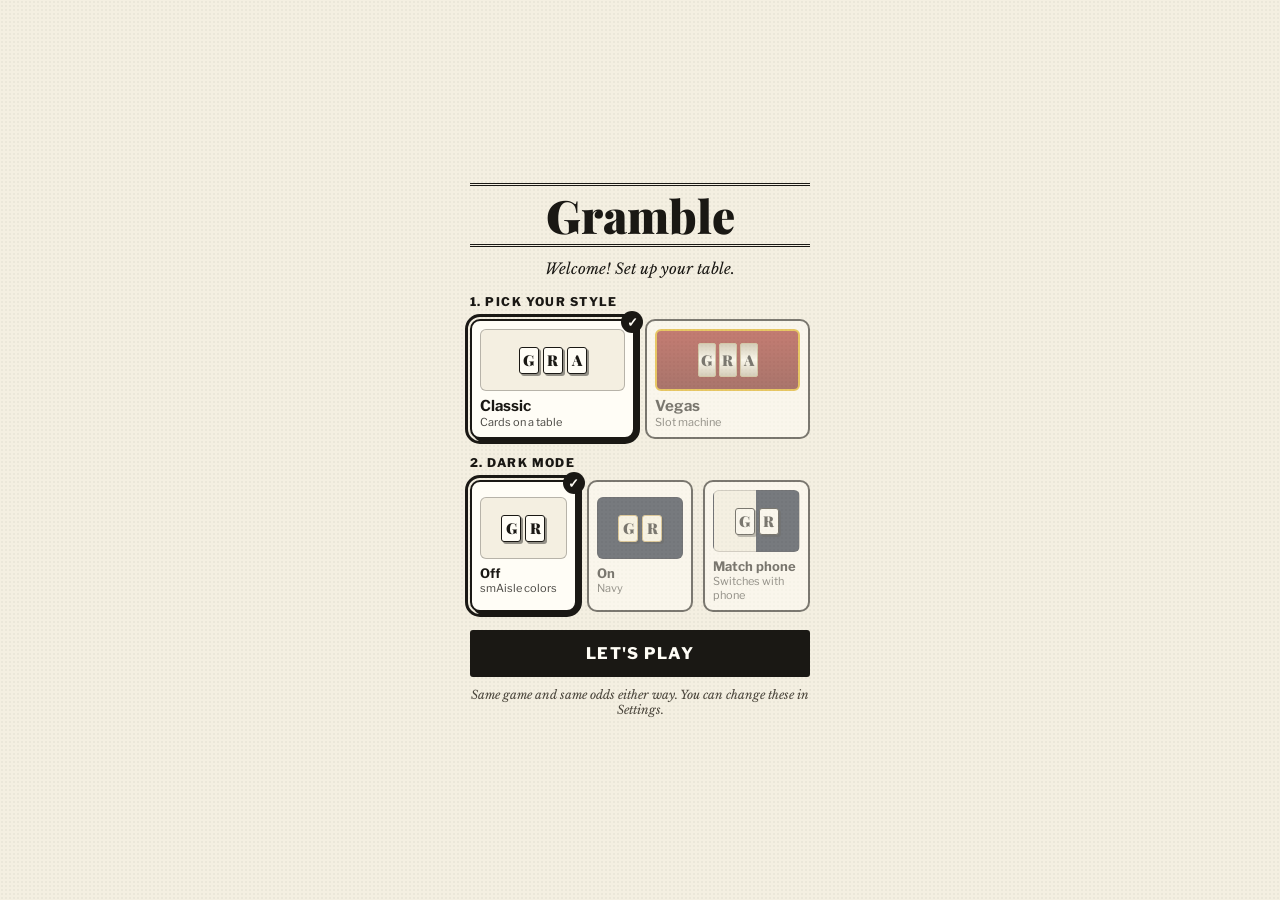
==== commit 6f78e710: "Gramble v10.31: first-two-word hints only in a player's first game Co-Authored-By: Claude Opus 5.5 <" ====
--- a/index-artifact.html
+++ b/index-artifact.html
@@ -14,6 +14,7 @@
 <meta name="description" content="Gramble: a word card game. Hold and hit to find all 20 words before your 50 coins run out.">
 <link rel="stylesheet" href="https://fonts.googleapis.com/css2?family=Playfair+Display:wght@900&family=Libre+Baskerville:ital@0;1&family=Libre+Franklin:wght@700;800;900&family=Courier+Prime:wght@700&display=swap">
 <style>
+.dgo{display:flex;gap:8px}.dgo .go{flex:1 1 0;min-width:0;padding-left:4px;padding-right:4px;white-space:nowrap}
 /* The Daily 15's newspaper look, with a red-and-gold slot machine in the middle. */
 :root{--paper:#f4efe1;--ink:#1a1814;--ink2:#4a453b;--fade:#8c8574;--red:#1a1814;--acc:#ffd23f;--accD:#b8860b;--hi:#ffd23f;--hiE:#e0a800;--gold:#e0a800;--cab:#9c1f18;--cab2:#6e130e;--card:#fffdf6;--on:#fffdf6;--solid:var(--ink);--soft:#fff3c4;
   --head:"Playfair Display",Georgia,serif;--body:"Libre Baskerville",Georgia,serif;--sans:"Libre Franklin","Helvetica Neue",Arial,sans-serif;--t:58px;color-scheme:light}
@@ -529,7 +530,7 @@
     <li><b>Find a word:</b> when your five cards can spell a word on your list, in any order, it's found! It's crossed off and pays <b>2 coins a point</b> (letter values shown on each card). STONE pays 10 coins.</li>
     <li><b>Quick 10:</b> you start with <b>50 coins</b> and a list of <b>10 words</b>. Find them all before your coins run out. Every deal or hit costs <b>5 coins</b>.</li>
     <li><b>The deck helps:</b> it only carries letters from words still on your list, and it leans toward words that fit what you're holding. In the Quick 10, every deal without a word makes it help a little more, so bad luck never lasts long. Words that fit your held letters light up yellow.</li>
-    <li><b>Hints:</b> words that still fit your held cards light up, and the letters you already have turn gray. For your first 2 words each game, 💡 Hints make the cards worth holding glow after each deal, and the message tells you what to do. You can turn Hints off in Settings, and they stay off.</li>
+    <li><b>Hints:</b> words that still fit your held cards light up, and the letters you already have turn gray. For your first 2 words in your first game, 💡 Hints make the cards worth holding glow after each deal, and the message tells you what to do. You can turn Hints off in Settings, and they stay off.</li>
     <li><b>Power play:</b> with four cards held and one to go, a Power play? box appears above Hit. Tap Yes and your next hit costs 10 coins instead of 5. If the word lands on that hit, it pays double, and so does a bonus word. It's riskier, though: on a power play hit the deck helps a little less.</li>
     <li><b>Jackpot:</b> get dealt a list word with nothing held and it pays double. It is rare, maybe once in 10 games.</li>
     <li><b>Bonus words:</b> if the letters spell a real word that isn't on your list, you can cash it in for half pay (once per game), or pass and keep your letters. It doesn't count toward your 20.</li>
@@ -589,7 +590,9 @@
   <p id="dTap" class="tapnote" hidden>Tap a word to see what it means</p>
   <p id="dBest" style="margin:0;font-style:italic;font-size:14px"></p>
   <button class="mp" id="dMach" hidden></button><div class="cd" id="dCd" hidden></div>
+  <div class="dgo">
   <button class="go" id="dShare">Share</button>
+  </div>
   <button class="go alt" id="dPlus">New list ⭐ Plus</button>
   <div class="lrow"><button id="dAgain">Replay today</button><button id="dStats">Stats</button><button id="dClose">See the table</button></div>
   <div id="dMore" hidden><div class="dmT">More smAisle games</div><div id="dMoreI"></div></div>
@@ -616,7 +619,7 @@
 </div></div>
 
 <script>
-const VERSION='10.29',VDATE='Nov 4',TITLE='Gramble',CODE='rw',SEED='Reel Words';   // SEED keeps the daily lists the same as before the rename; CODE keeps saved games and stats
+const VERSION='10.31',VDATE='Nov 5',TITLE='Gramble',CODE='rw',SEED='Reel Words';   // SEED keeps the daily lists the same as before the rename; CODE keeps saved games and stats
 const FB_KEY='AIzaSyAlbSCTpAiK-1tojkyWrY3QuJsSzILHSfs',FB_PROJ='aislerun-88e79';
 const $=id=>document.getElementById(id);
 let vegas=false;const V=(c,v)=>vegas?v:c;   // Vegas = the slot machine style, Classic = the cards. Same game and odds, only the look, words and sounds change.
@@ -688,7 +691,7 @@
 function drawReel(i){const s=strips[i],el=reelEls[i],strip=el.querySelector('.strip');
   strip.style.transition='none';strip.style.transform='translateY(calc(var(--t)*-.2))';
   strip.innerHTML=vegas?symHTML(s[0])+symHTML(line[i],true)+symHTML(s[2]):faceHTML(line[i]);el.classList.remove('spin','down')}
-function paint(){const lit=spun&&!over;if(!vegas&&spins===0&&!spinning)reelEls.forEach(el=>el.classList.add('down'));   // before the first deal the cards are face down
+function paint(){const lit=spun&&!over;if(!over&&$('overHub'))$('overHub').hidden=true;if(!vegas&&spins===0&&!spinning)reelEls.forEach(el=>el.classList.add('down'));   // before the first deal the cards are face down
 const HH=bestHint();reelEls.forEach((el,i)=>el.classList.toggle('hint',!!HH&&HH.h[i]===1&&!locked(i)));$('reels').classList.toggle('bonus',!!pend);
   reelEls.forEach((el,i)=>{const h=lit?hold[i]:0;el.classList.toggle('sel',h===1);
     el.querySelector('.tag').hidden=h!==1;el.querySelector('.tag span').textContent=V('HELD','🔒')});
@@ -726,9 +729,9 @@
 $('bonusL').onclick=e=>{const s=e.target.closest('[data-w]');if(s)showDef(s.dataset.w)};
 $('list').onclick=e=>{const s=e.target.closest('.got,.miss');if(s)showDef(s.dataset.w)};
 function msg(t,cls=''){const m=$('msg');m.textContent=t;m.className=cls}
-// Hints (menu → Hints, on by default; only for the first 2 words of each game; turning them off stays off): after each spin, the letters worth keeping glow and the word they make glows on the list.
+// Hints (menu → Hints, on by default; only for the first 2 words of a player's first game; turning them off stays off): after each spin, the letters worth keeping glow and the word they make glows on the list.
 const hintsOn=()=>store.get('hints','on')==='on';
-const HINT_WORDS=2,hintLive=()=>hintsOn()&&round===1&&found.length<HINT_WORDS;
+const HINT_WORDS=2,firstGame=()=>(+store.get('games',0)||0)===0,hintLive=()=>hintsOn()&&firstGame()&&round===1&&found.length<HINT_WORDS;
 function bestHint(){if(!hintLive()||!spun||spinning||over||pend||ride)return null;let best=null;
   for(const w of left()){const a=[...w],h=[0,0,0,0,0];
     line.forEach((c,i)=>{if(locked(i)){const j=a.indexOf(c);if(j>=0){a.splice(j,1);h[i]=1}else h[i]=-9}});   // locked letters must be in the word
@@ -744,7 +747,7 @@
     return msg('💡 Good. Now tap '+V('Hit','Spin')+' to fill in the rest of '+H.w+'.','good')}
   if(hintLive()&&spun&&!spinning&&!over&&!pend&&!ride&&!nLocked())return msg(V('💡 No good cards this time. Just tap Deal again.','💡 No good letters this time. Just tap Spin again.'),'good');if(over)return msg(found.length===NWORDS?'You found them all!':'Game over. Tap Play again for a new list.');
   if(!spun&&!found.length)return step(V('Step 1: Tap Deal','Step 1: Tap Spin'),V('Each deal costs 5 coins.','Each spin costs 5 coins.'));
-  if(!spun)return msg(found.length?(hintsOn()&&round===1&&found.length===HINT_WORDS?'Nice! Hints are done for this game. You\'re on your own now. '+V('Deal for new cards.','Spin for new letters.'):V('Deal for new cards.','Spin for new letters.')):V('Tap Deal for 5 cards. Each deal is 5 coins.','Tap Spin or pull the lever. Each spin is 5 coins.'));
+  if(!spun)return msg(found.length?(hintsOn()&&firstGame()&&round===1&&found.length===HINT_WORDS?'Nice! Hints are done. You\'re on your own from here. '+V('Deal for new cards.','Spin for new letters.'):V('Deal for new cards.','Spin for new letters.')):V('Tap Deal for 5 cards. Each deal is 5 coins.','Tap Spin or pull the lever. Each spin is 5 coins.'));
   if(!nLocked())return step(V('Step 2: Hold some cards','Step 2: Keep some letters'),V('Tap any cards that are in a word on your list.','Tap any letters that are in a word on your list.'));
   if(nLocked()===REELS-1&&bank>=2*COST)return msg(V('One card to go!','One letter to go!')+' Power play? Tap Yes to play 10 coins. It\'s riskier, but a word pays double.');
   if(nLocked()===REELS)return msg(V('All five are held. Tap a card to let it go, then hit.','All five are locked. Tap a reel to unlock one, then spin.'),'warn');
@@ -874,7 +877,7 @@
 $('defOk').onclick=()=>{$('def').hidden=true};$('def').onclick=e=>{if(e.target.id==='def')$('def').hidden=true};
 $('dAgain').onclick=()=>{$('done').hidden=true;startMode('replay',true)};
 $('dPlus').onclick=()=>{$('done').hidden=true;startMode('plus',true)};
-$('dClose').onclick=()=>$('done').hidden=true;
+$('dClose').onclick=()=>{$('done').hidden=true;if($('overHub'))$('overHub').hidden=!over};
 // "More smAisle games" row on the finish popup, from smaisle.app/daily/games.js (website only; hidden elsewhere)
 function moreGames(){const S=window.SMAISLE;if(!S||!S.games||$('dMoreI').childElementCount)return;
   const g=S.games.filter(x=>x.id!=='gr'&&x.icon&&x.url);if(!g.length)return;
